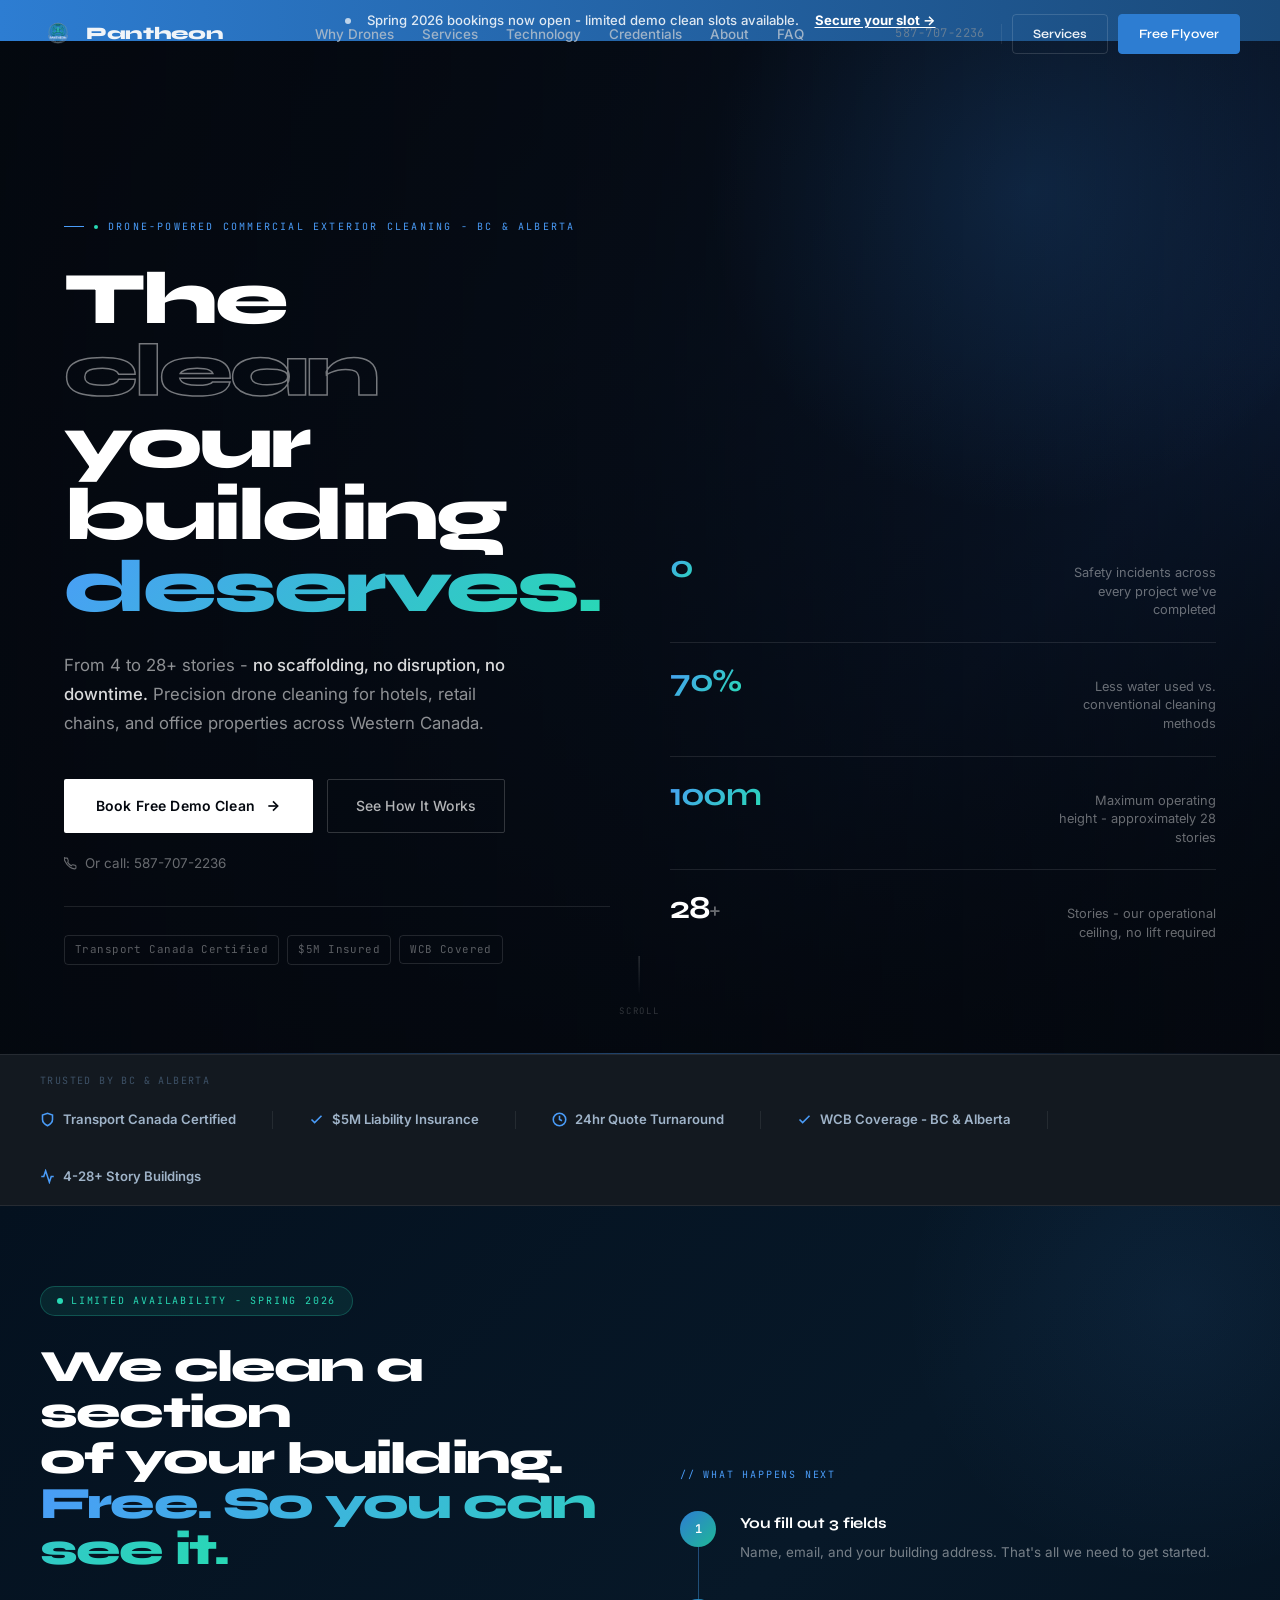
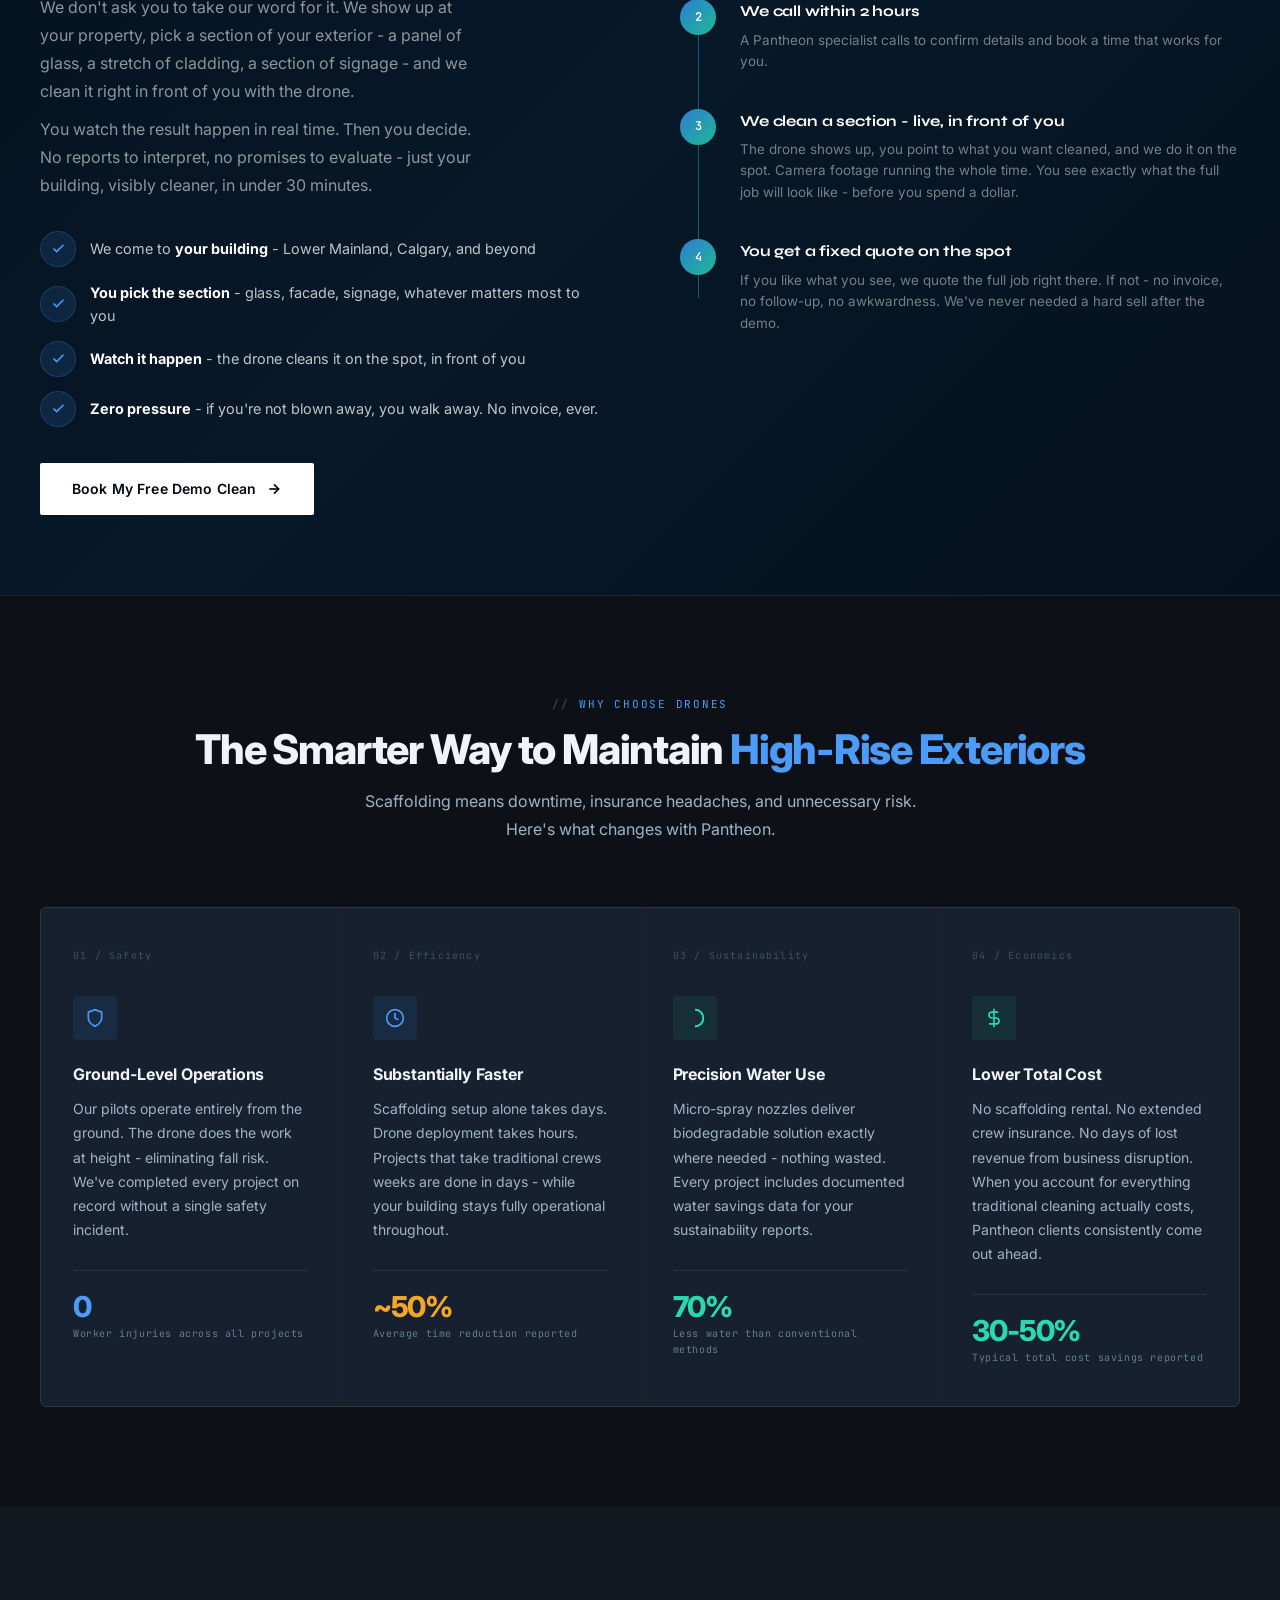
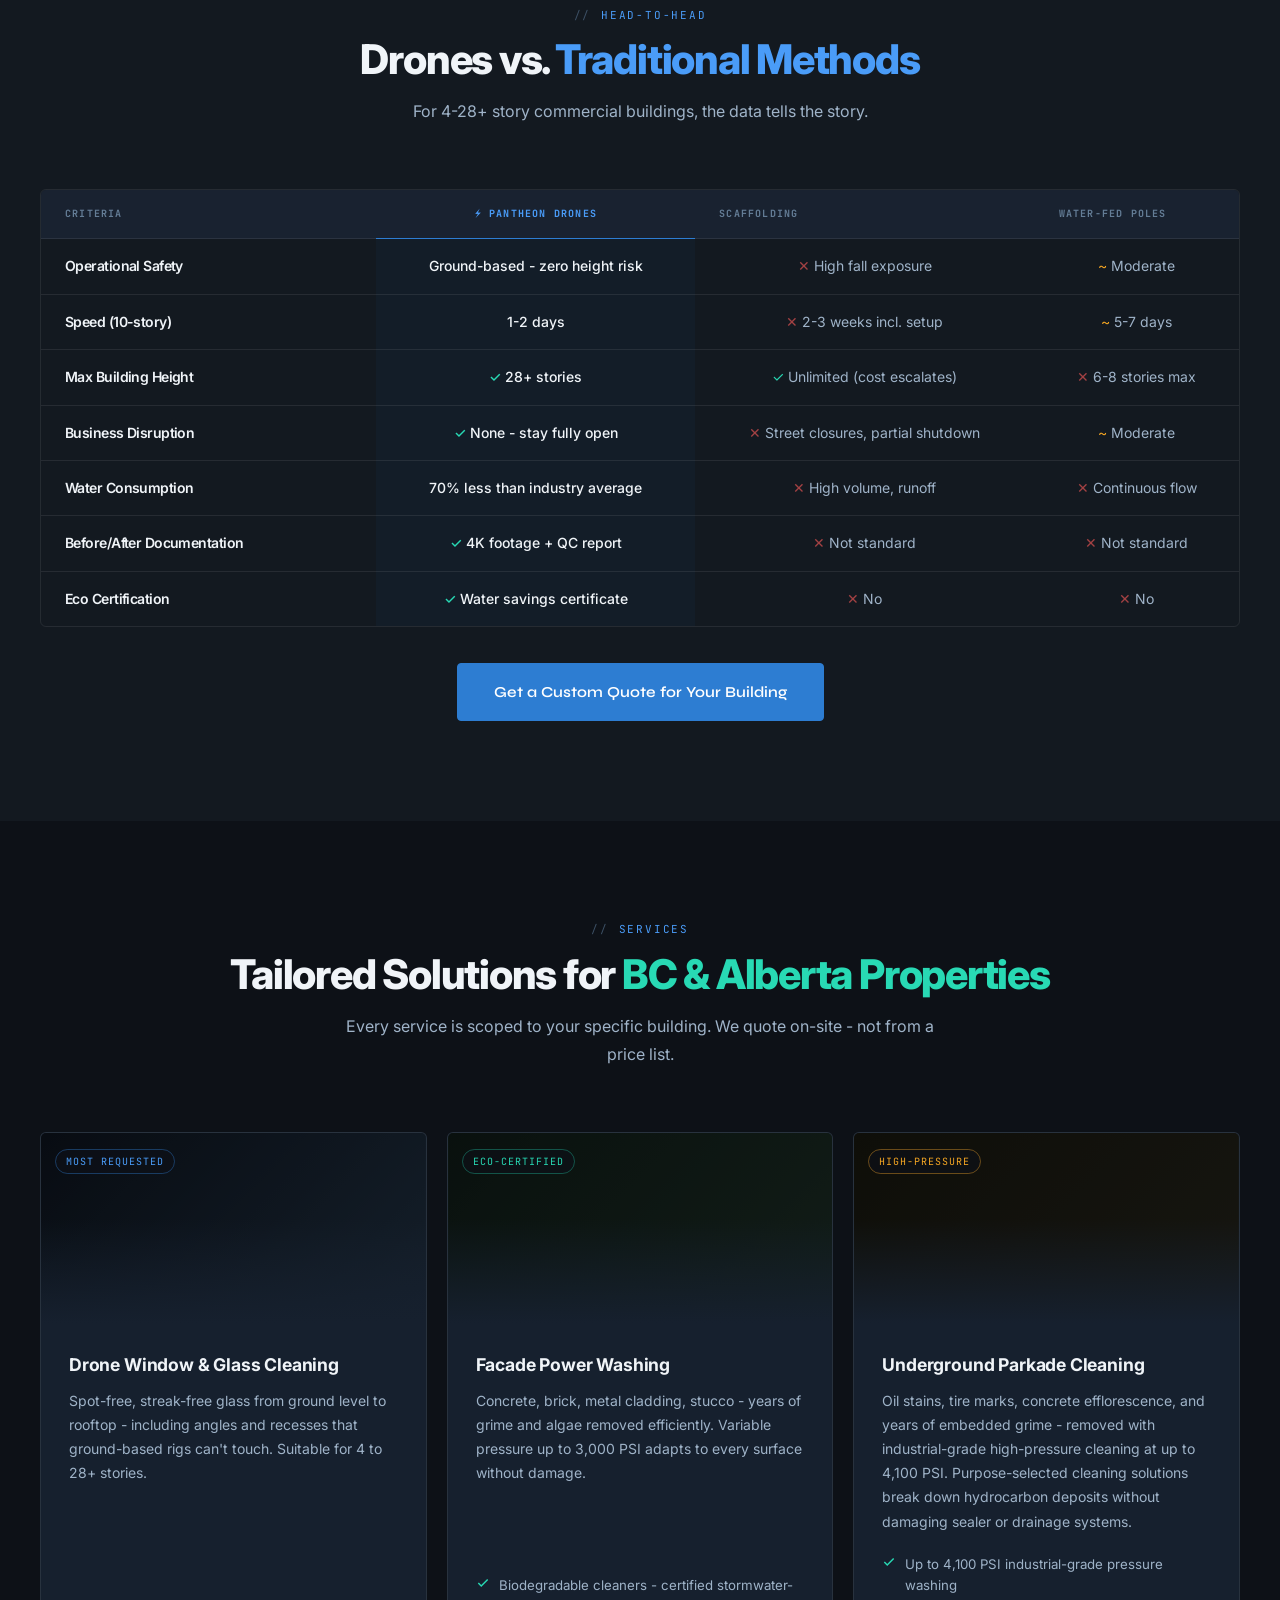
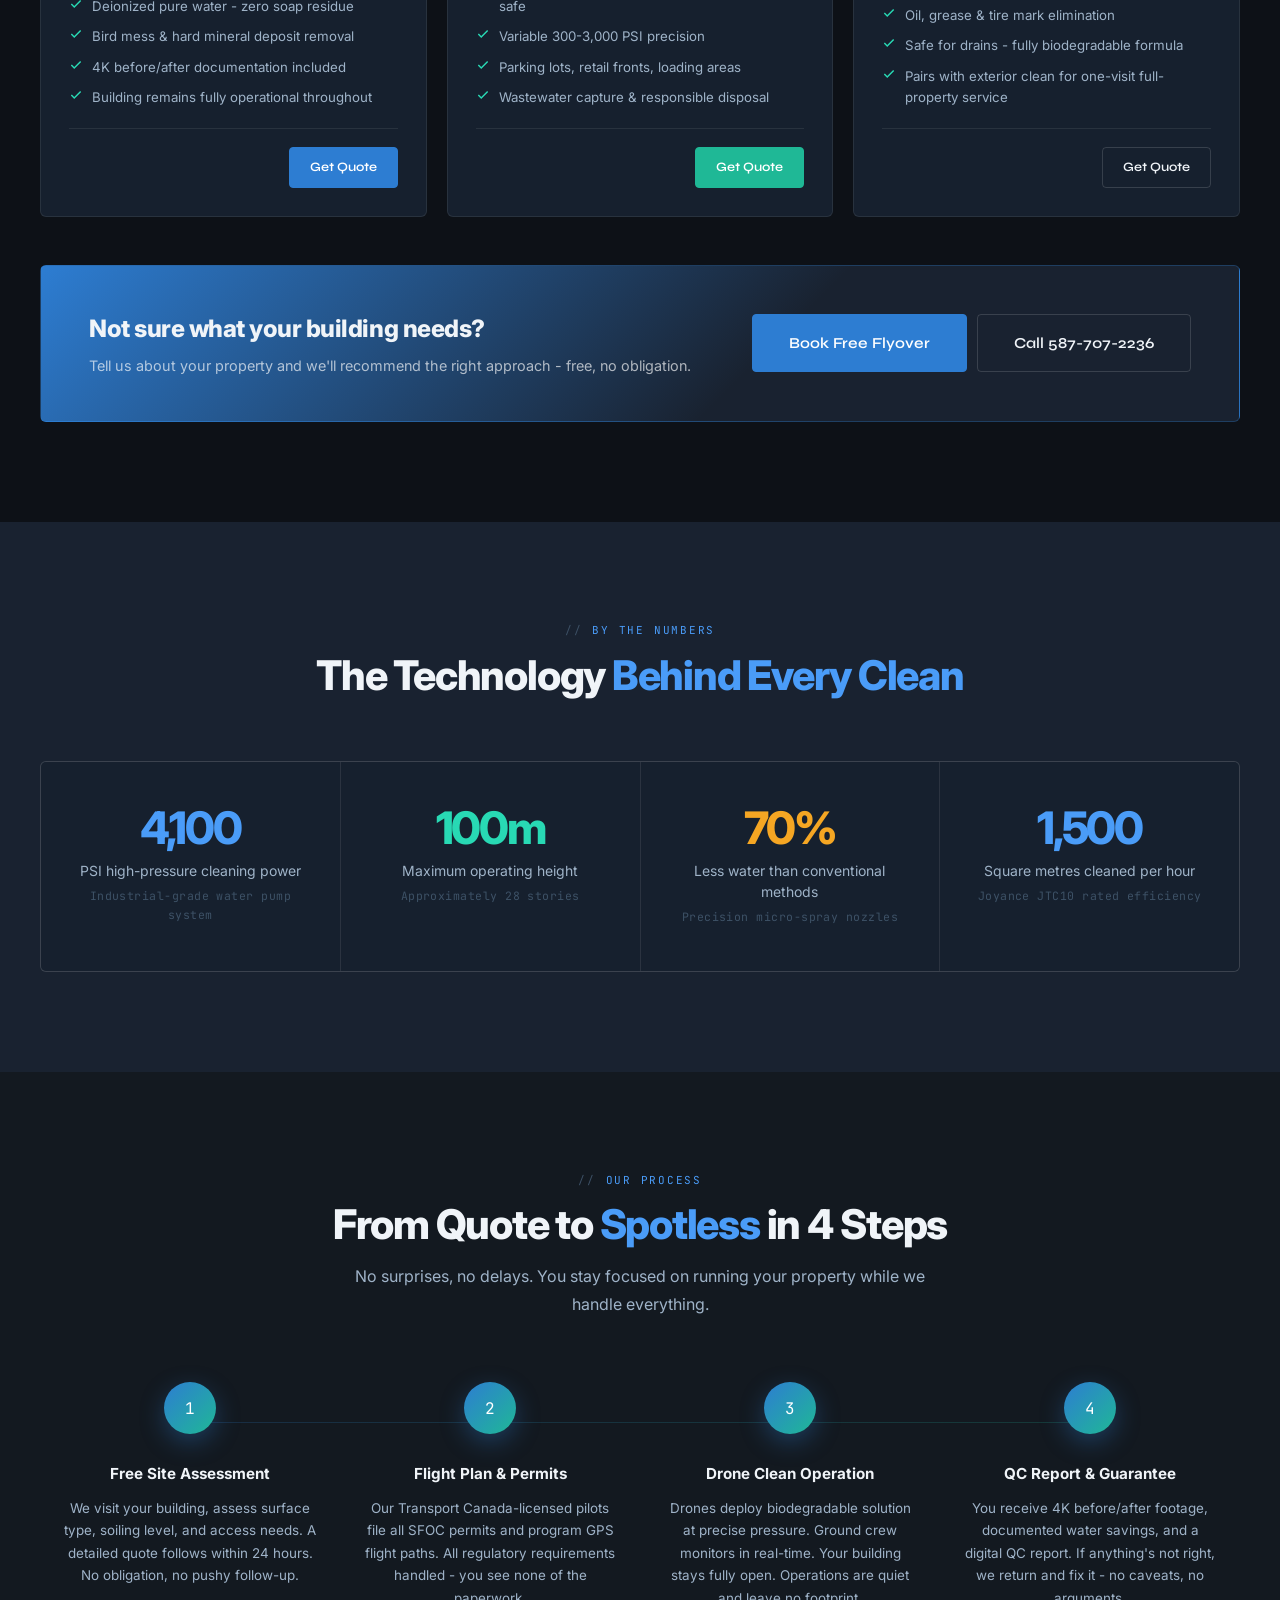
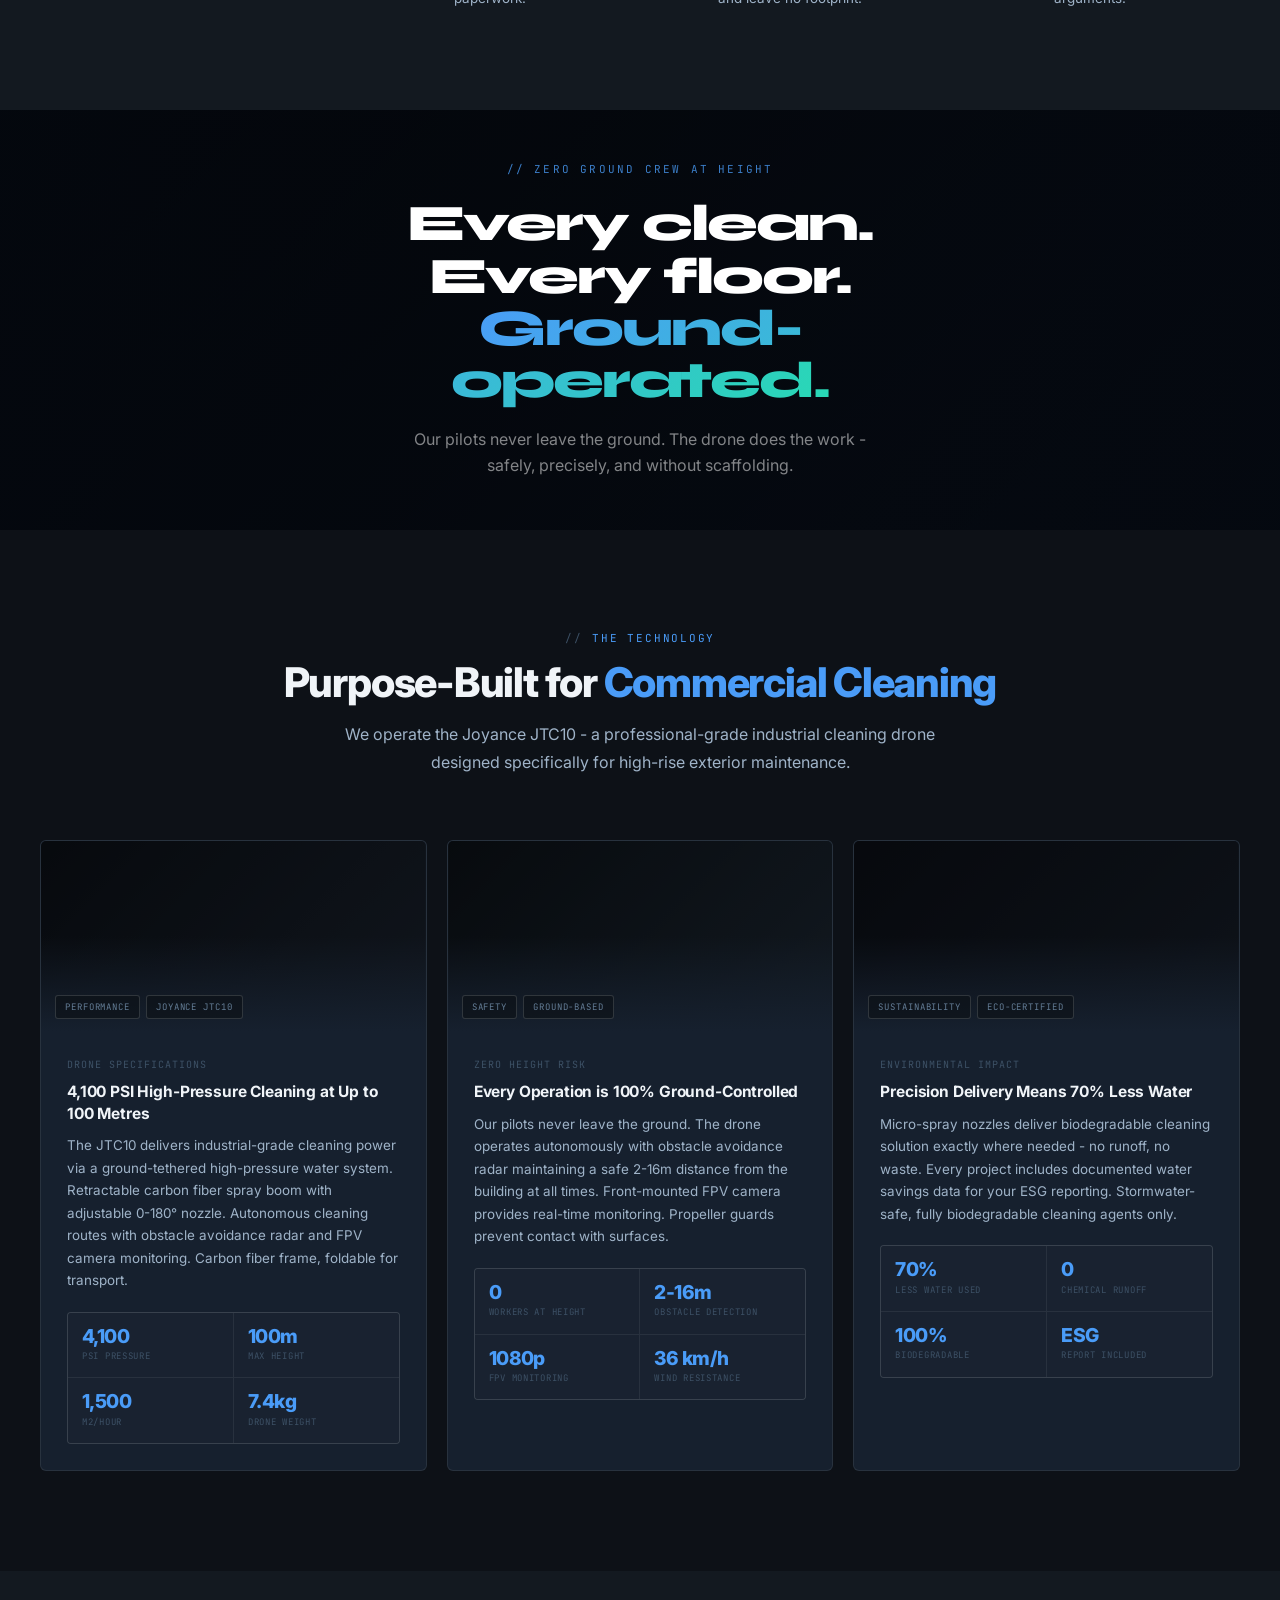
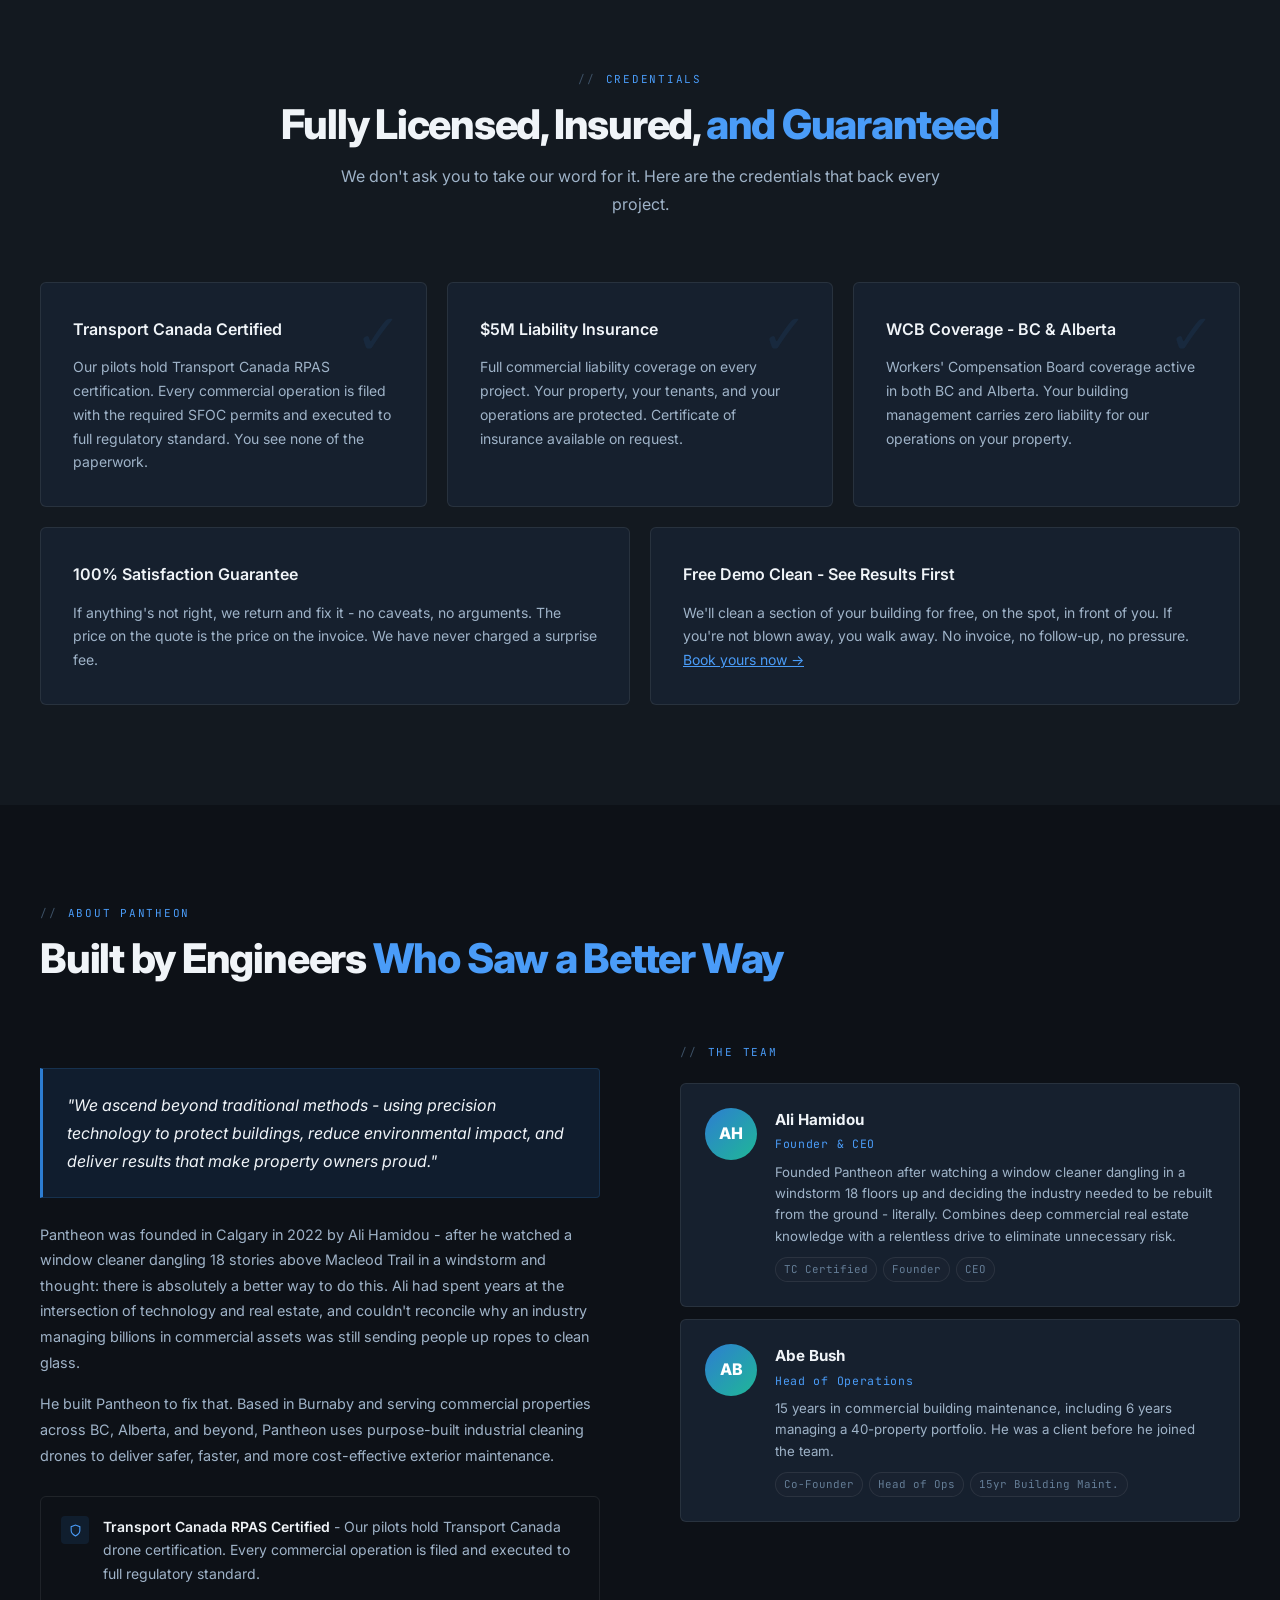
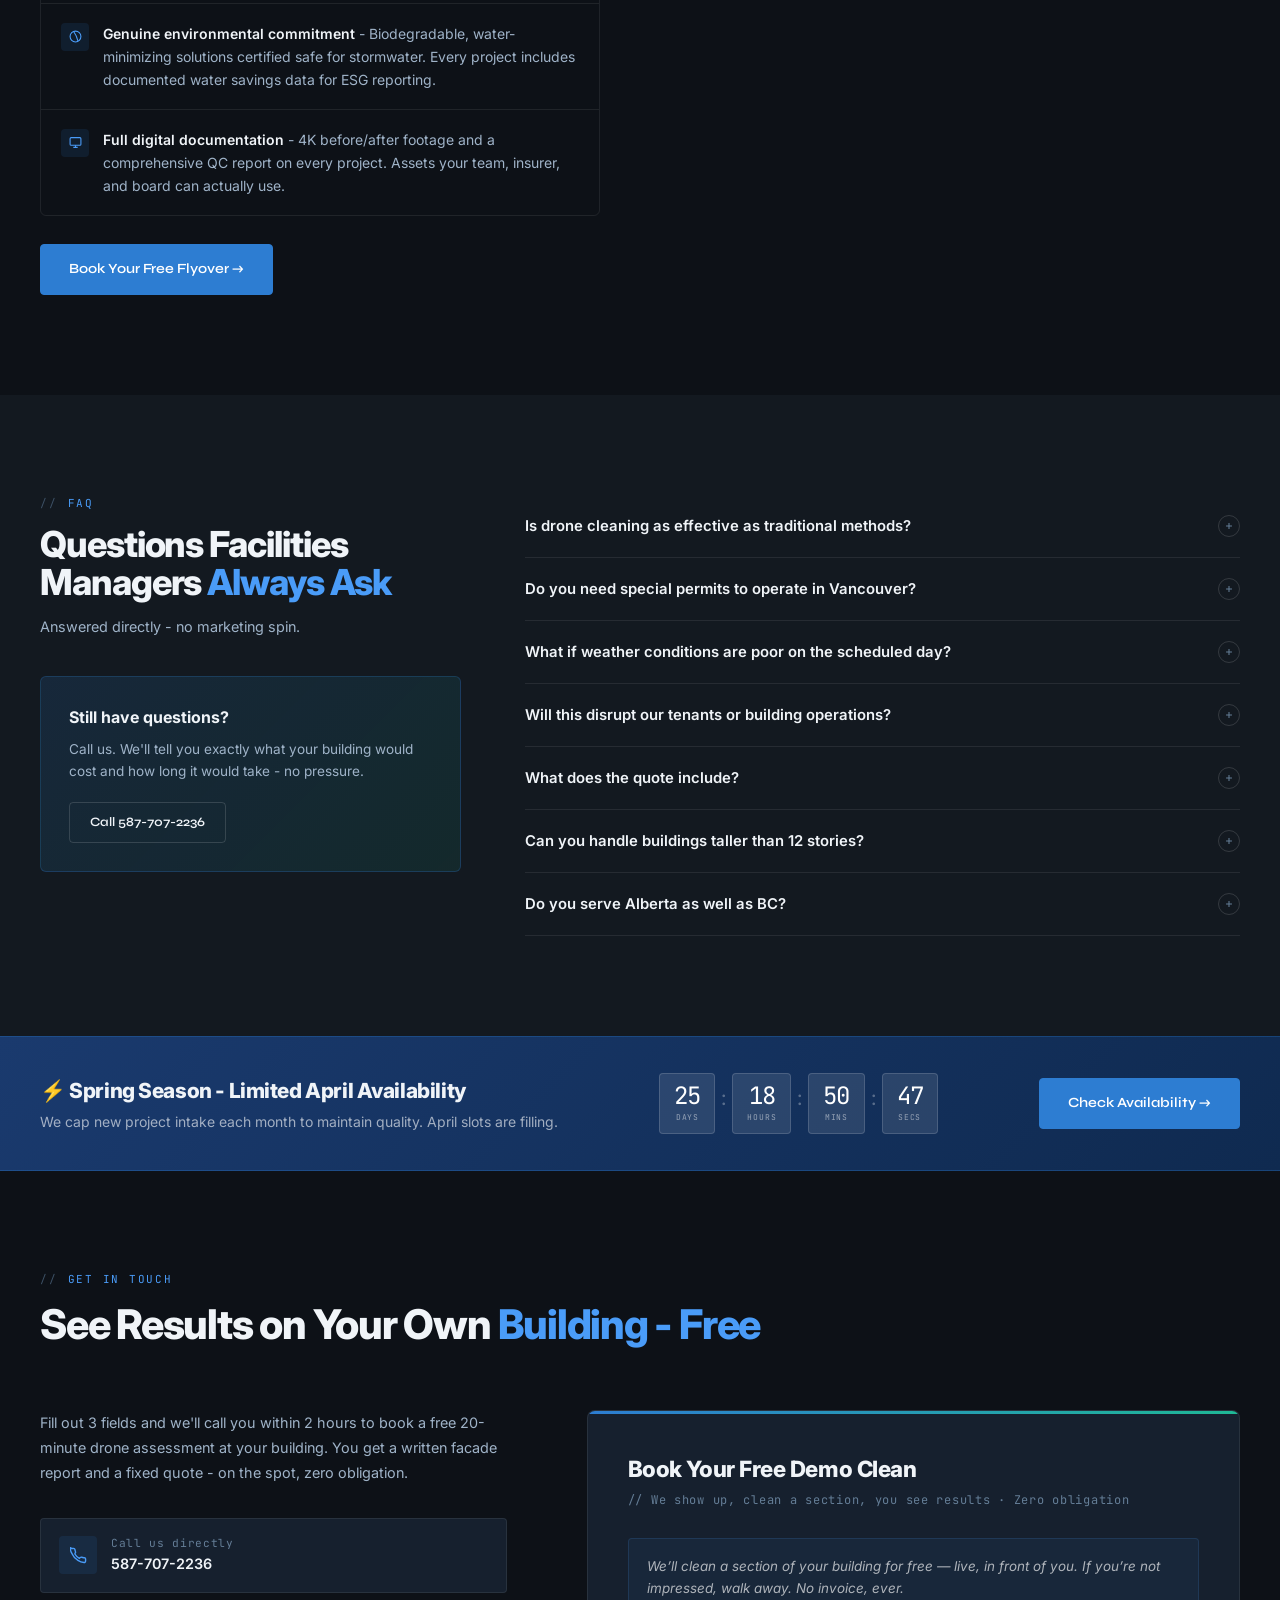
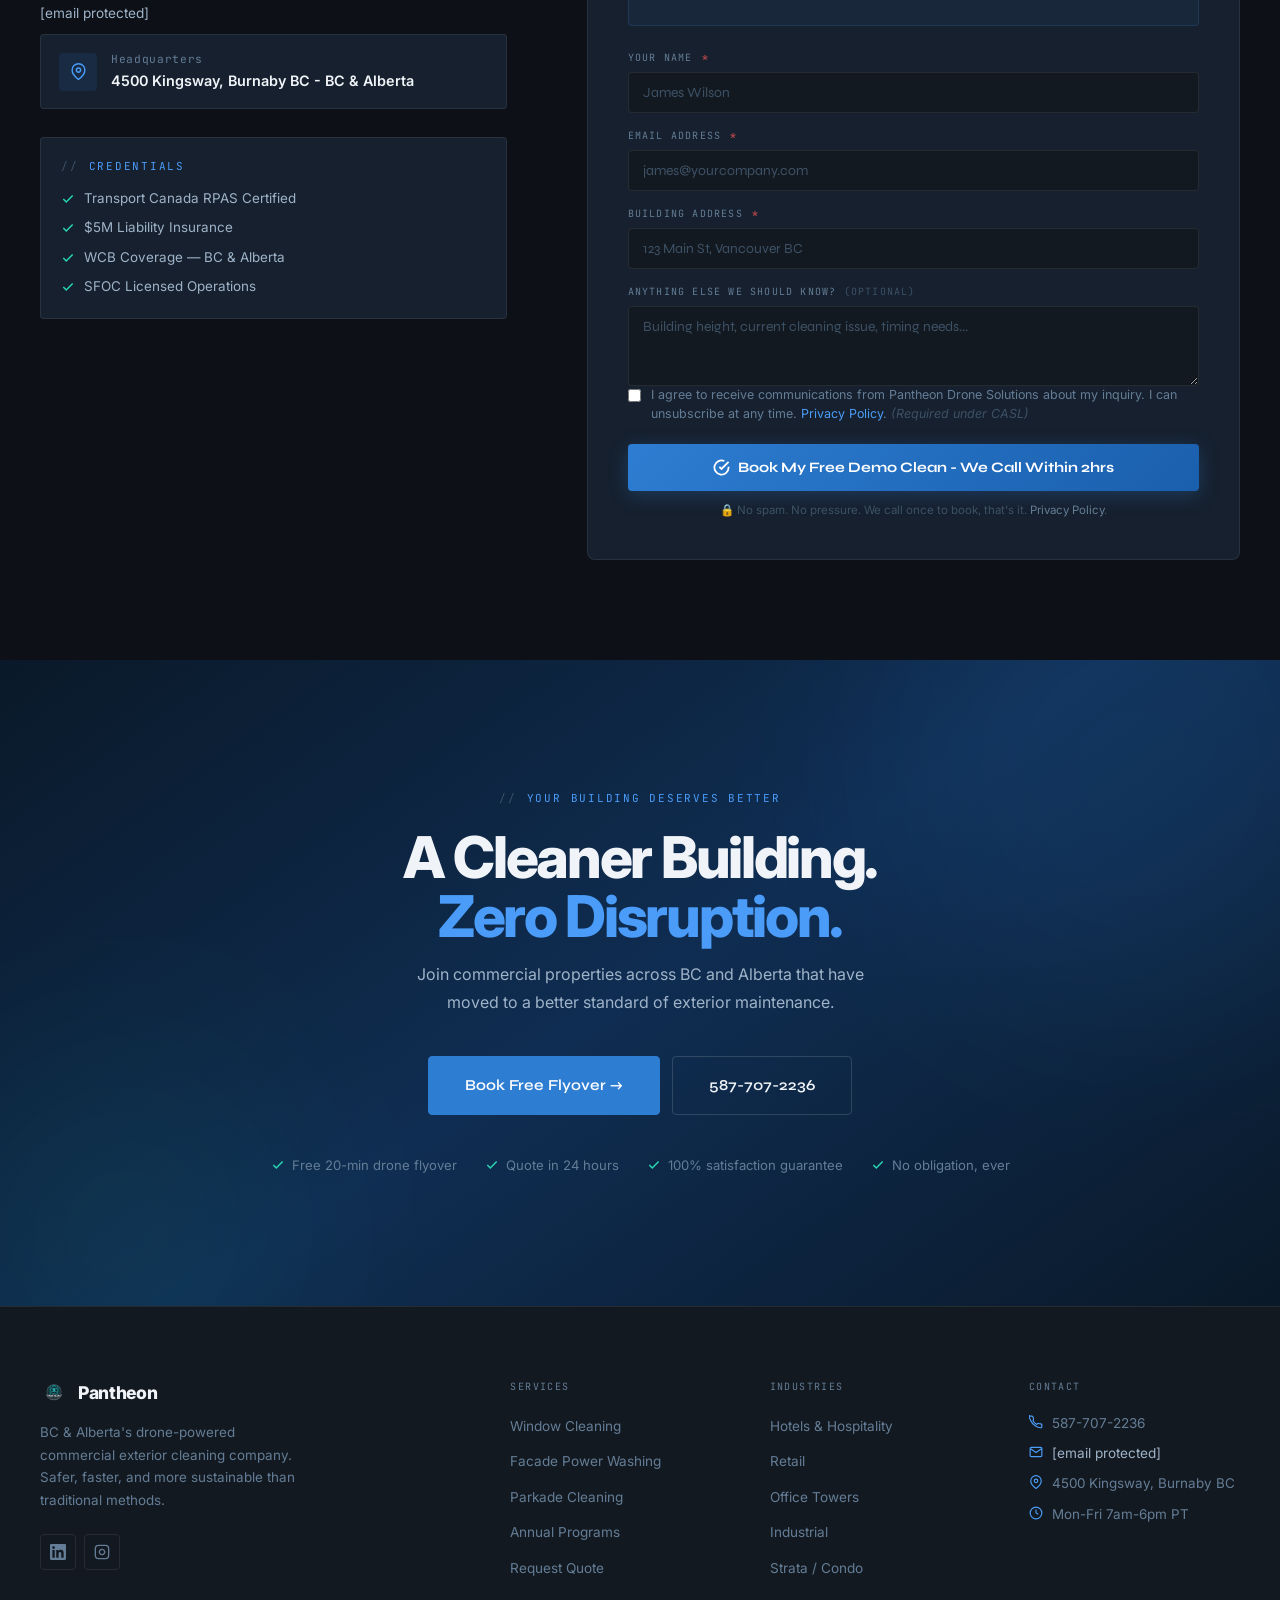
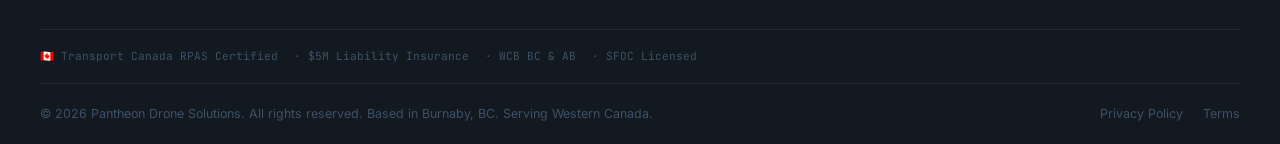
==== index.html @ 46379a84 "Add Pantheon Drone Solutions website files" ====
<!DOCTYPE html>

<html lang="en">
<head>
<meta charset="UTF-8"/>
<meta name="viewport" content="width=device-width, initial-scale=1.0"/>
<meta name="description" content="Pantheon Drone Solutions - Commercial drone-powered exterior cleaning across BC &amp; Alberta. Buildings 4-28+ stories. Free demo clean. Transport Canada certified, $5M insured, WCB covered."/>
<title>Pantheon Drone Solutions | Commercial Drone Exterior Cleaning BC &amp; Alberta</title>
<link rel="preconnect" href="https://fonts.googleapis.com"/>
<link rel="preconnect" href="https://fonts.gstatic.com" crossorigin/>
<link href="https://fonts.googleapis.com/css2?family=Syne:wght@400;500;600;700;800&family=Inter:wght@300;400;500;600&family=JetBrains+Mono:wght@300;400&display=swap" rel="stylesheet"/>
<style>
:root{
--bg:#0d1117;--bg2:#131920;--bg3:#192230;--bgc:#16202e;
--b1:rgba(255,255,255,0.08);--b2:rgba(255,255,255,0.14);--b3:rgba(255,255,255,0.22);
--t1:#f0f4f8;--t2:#9fb3c8;--t3:#647d96;--t4:#3d5166;
--blue:#2d7dd2;--bl:#4a9cf8;--bp:rgba(45,125,210,0.12);
--teal:#1fb896;--tl:#28d9b4;--tp:rgba(31,184,150,0.10);
--amber:#f5a623;--red:#e05252;
--fd:'Syne',sans-serif;--fb:'Inter',sans-serif;--fm:'JetBrains Mono',monospace;
--r:4px;--ease:cubic-bezier(.25,.46,.45,.94);
}
*,*::before,*::after{margin:0;padding:0;box-sizing:border-box}
html{scroll-behavior:smooth}
body{font-family:var(--fb);background:var(--bg);color:var(--t1);overflow-x:hidden;-webkit-font-smoothing:antialiased;line-height:1.6}
a{text-decoration:none;color:inherit}ul{list-style:none}
button{cursor:pointer;border:none;background:none;font-family:inherit}
.w{max-width:1280px;margin:0 auto;padding:0 40px}
.pad{padding:100px 0}

/* BUTTONS */
.btn{display:inline-flex;align-items:center;gap:8px;font-family:var(--fd);font-weight:600;font-size:.875rem;padding:13px 28px;border-radius:var(--r);transition:all .2s var(--ease);white-space:nowrap;cursor:pointer}
.bp{background:var(--blue);color:#fff;border:1px solid var(--blue)}
.bp:hover{background:var(--bl);border-color:var(--bl);transform:translateY(-1px)}
.bo{background:transparent;color:var(--t1);border:1px solid var(--b2)}
.bo:hover{border-color:var(--b3);background:rgba(255,255,255,.04);transform:translateY(-1px)}
.bt{background:var(--teal);color:#fff;border:1px solid var(--teal)}
.bt:hover{background:var(--tl);border-color:var(--tl);transform:translateY(-1px)}
.bsm{padding:9px 20px;font-size:.8rem}
.blg{padding:16px 36px;font-size:.95rem}

/* ANN */
#ann{background:linear-gradient(90deg,var(--blue),#1a4a7a);padding:10px 40px;display:flex;align-items:center;justify-content:center;gap:16px;flex-wrap:wrap}
.adot{width:6px;height:6px;background:#fff;border-radius:50%;opacity:.7;animation:pulse 2s infinite}
@keyframes pulse{0%,100%{opacity:.7}50%{opacity:.2}}
.atxt{font-size:.82rem;color:rgba(255,255,255,.85);font-weight:500}
.alink{font-size:.82rem;color:#fff;font-weight:700;text-decoration:underline;text-underline-offset:2px}

/* NAV */
#nav{position:fixed;top:0;left:0;right:0;z-index:1000;transition:all .3s var(--ease)}
#nav.sc{background:rgba(13,17,23,.96);backdrop-filter:blur(24px);border-bottom:1px solid var(--b1);box-shadow:0 4px 40px rgba(0,0,0,.4)}
.ni{max-width:1280px;margin:0 auto;padding:0 40px;height:68px;display:flex;align-items:center;justify-content:space-between}
.logo{display:flex;align-items:center;gap:10px;font-family:var(--fd);font-weight:800;font-size:1.1rem;letter-spacing:-.02em;color:var(--t1)}
.li{width:32px;height:32px;background:linear-gradient(135deg,var(--blue),var(--teal));border-radius:var(--r);display:flex;align-items:center;justify-content:center}
.li svg{width:16px;height:16px}
.nl{display:flex;align-items:center}
.na{font-size:.84rem;font-weight:500;color:var(--t2);padding:8px 14px;border-radius:var(--r);transition:all .15s}
.na:hover,.na.on{color:var(--t1);background:rgba(255,255,255,.05)}
.nr{display:flex;align-items:center;gap:10px}
.nph{font-family:var(--fm);font-size:.75rem;color:var(--t3);padding-right:16px;border-right:1px solid var(--b1);letter-spacing:.04em}
.hb{display:none;flex-direction:column;gap:5px;padding:5px}
.hb span{display:block;width:24px;height:1.5px;background:var(--t1);transition:all .3s;border-radius:2px}
.hb.op span:nth-child(1){transform:translateY(6.5px) rotate(45deg)}
.hb.op span:nth-child(2){opacity:0}
.hb.op span:nth-child(3){transform:translateY(-6.5px) rotate(-45deg)}
.mm{display:none;position:fixed;top:68px;left:0;right:0;bottom:0;background:var(--bg);z-index:999;padding:32px 24px;flex-direction:column;gap:4px;border-top:1px solid var(--b1);overflow-y:auto}
.mm.op{display:flex}
.mm .na{font-size:1.1rem;padding:16px 0;border-bottom:1px solid var(--b1);border-radius:0;display:block}

/* HERO */
#hero{min-height:100vh;display:flex;align-items:flex-end;padding-top:68px;position:relative;overflow:hidden;background:#04080f}
.hbg{position:absolute;inset:0;background:linear-gradient(135deg,#04080f 0%,#0a1628 40%,#0d1f3c 70%,#04080f 100%);opacity:1}
.hgr{position:absolute;inset:0;background:
linear-gradient(to right, rgba(4,8,15,0.92) 0%, rgba(4,8,15,0.70) 50%, rgba(4,8,15,0.3) 100%),
linear-gradient(to top, rgba(4,8,15,1) 0%, rgba(4,8,15,0.4) 40%, transparent 70%)}
.hgl{position:absolute;top:-200px;right:-100px;width:700px;height:700px;background:radial-gradient(ellipse,rgba(45,125,210,0.18) 0%,transparent 65%);pointer-events:none}
.hline{position:absolute;bottom:0;left:0;right:0;height:1px;background:linear-gradient(90deg,transparent,rgba(74,156,248,0.4),transparent)}

.hbody{position:relative;z-index:2;max-width:1280px;margin:0 auto;padding:100px 64px 90px;display:grid;grid-template-columns:1fr 1fr;gap:60px;align-items:flex-end;width:100%}

/* EYEBROW */
.lbl{display:inline-flex;align-items:center;gap:10px;font-family:var(--fm);font-size:10px;font-weight:400;letter-spacing:.22em;text-transform:uppercase;color:var(--bl);margin-bottom:28px;opacity:0;animation:fadeUp .7s var(--ease) .1s forwards}
.lbl::before{content:'';width:20px;height:1px;background:var(--bl);display:block}
.lbl-dot{width:4px;height:4px;border-radius:50%;background:var(--tl);animation:pulse 2s infinite}

/* HEADLINE */
.hh1{font-family:var(--fd);font-weight:800;font-size:clamp(3rem,5.8vw,5.8rem);line-height:.97;letter-spacing:-.04em;color:#fff;margin-bottom:0;opacity:0;animation:fadeUp .8s var(--ease) .2s forwards}
.hh1 em{font-style:normal;color:transparent;-webkit-text-stroke:1.5px rgba(255,255,255,0.45)}
.hh1 .acc{
background:linear-gradient(135deg,#4a9cf8 0%,#28d9b4 100%);
-webkit-background-clip:text;-webkit-text-fill-color:transparent;background-clip:text}

/* SUBHEAD */
.hsub{font-family:var(--fb);font-size:1.05rem;line-height:1.75;color:rgba(255,255,255,0.55);max-width:460px;margin:28px 0 40px;font-weight:400;opacity:0;animation:fadeUp .8s var(--ease) .35s forwards}
.hsub strong{color:rgba(255,255,255,0.85);font-weight:500}

/* CTAs */
.hctas{display:flex;gap:14px;flex-wrap:wrap;opacity:0;animation:fadeUp .7s var(--ease) .5s forwards}
.btn-hero-primary{
display:inline-flex;align-items:center;gap:10px;
background:#fff;color:#04080f;
font-family:var(--fb);font-weight:600;font-size:.875rem;letter-spacing:.01em;
padding:15px 32px;border-radius:2px;border:none;cursor:pointer;
transition:all .25s var(--ease);white-space:nowrap}
.btn-hero-primary:hover{background:var(--bl);color:#fff;transform:translateY(-2px);box-shadow:0 12px 40px rgba(74,156,248,0.35)}
.btn-hero-primary svg{transition:transform .25s}
.btn-hero-primary:hover svg{transform:translateX(3px)}
.btn-hero-ghost{
display:inline-flex;align-items:center;gap:10px;
background:transparent;color:rgba(255,255,255,0.7);
font-family:var(--fb);font-weight:500;font-size:.875rem;letter-spacing:.01em;
padding:15px 28px;border-radius:2px;border:1px solid rgba(255,255,255,0.18);
cursor:pointer;transition:all .25s var(--ease);white-space:nowrap}
.btn-hero-ghost:hover{border-color:rgba(255,255,255,0.45);color:#fff;background:rgba(255,255,255,0.05)}

/* RIGHT SIDE - vertical stat strip */
.hright-stats{display:flex;flex-direction:column;justify-content:flex-end;gap:0;align-self:flex-end;opacity:0;animation:fadeUp .8s var(--ease) .55s forwards}
.hstat{padding:22px 0;border-top:1px solid rgba(255,255,255,0.1);display:flex;align-items:baseline;justify-content:space-between;gap:16px}
.hstat:first-child{border-top:none}
.hstat-val{font-family:var(--fd);font-weight:700;font-size:clamp(1.8rem,2.5vw,2.6rem);letter-spacing:-.04em;color:#fff;line-height:1;white-space:nowrap}
.hstat-val .hstat-acc{
background:linear-gradient(135deg,#4a9cf8,#28d9b4);
-webkit-background-clip:text;-webkit-text-fill-color:transparent;background-clip:text}
.hstat-desc{font-family:var(--fb);font-size:.8rem;color:rgba(255,255,255,0.4);line-height:1.45;text-align:right;max-width:160px}

/* Scroll indicator */
.hscroll{position:absolute;bottom:36px;left:50%;transform:translateX(-50%);display:flex;flex-direction:column;align-items:center;gap:8px;opacity:0;animation:fadeIn 1s ease 1.2s forwards}
.hscroll-line{width:1px;height:40px;background:linear-gradient(to bottom,rgba(255,255,255,0.4),transparent);animation:scrollPulse 2s ease-in-out infinite}
@keyframes scrollPulse{0%,100%{opacity:0.4;transform:scaleY(1)}50%{opacity:1;transform:scaleY(1.2)}}
.hscroll-txt{font-family:var(--fm);font-size:9px;letter-spacing:.2em;text-transform:uppercase;color:rgba(255,255,255,0.3)}

/* Animations */
@keyframes fadeUp{from{opacity:0;transform:translateY(24px)}to{opacity:1;transform:translateY(0)}}
@keyframes fadeIn{from{opacity:0}to{opacity:0.6}}

/* HERO PANEL */
.hpanel{background:var(--bgc);border:1px solid var(--b1);border-radius:8px;overflow:hidden;box-shadow:0 32px 80px rgba(0,0,0,.5),0 0 0 1px rgba(45,125,210,.1)}
.pnh{background:var(--bg3);border-bottom:1px solid var(--b1);padding:14px 20px;display:flex;align-items:center;justify-content:space-between}
.pnt{font-family:var(--fm);font-size:11px;color:var(--t3);letter-spacing:.1em;text-transform:uppercase}
.pnl{display:flex;align-items:center;gap:6px;font-family:var(--fm);font-size:10px;color:var(--tl)}
.ldot{width:5px;height:5px;background:var(--tl);border-radius:50%;animation:pulse 1.5s infinite}
.pdi{height:180px;background:linear-gradient(135deg,#0a1628,#162d4a) center/cover;filter:brightness(.6) saturate(.7);position:relative}
.pdo{position:absolute;inset:0;background:linear-gradient(to bottom,transparent 50%,var(--bgc) 100%)}
.pm{padding:20px;display:grid;grid-template-columns:1fr 1fr;gap:1px;background:var(--b1)}
.pmc{background:var(--bgc);padding:16px 18px}
.pml{font-family:var(--fm);font-size:10px;color:var(--t3);letter-spacing:.08em;text-transform:uppercase;margin-bottom:4px}
.pmv{font-family:var(--fm);font-size:1.3rem;color:var(--t1);letter-spacing:-.02em;line-height:1}
.pmv.bl{color:var(--bl)}.pmv.tl{color:var(--tl)}.pmv.am{color:var(--amber)}
.pb{padding:20px;border-top:1px solid var(--b1)}
.pbi{margin-bottom:14px}.pbi:last-child{margin-bottom:0}
.pbh{display:flex;justify-content:space-between;margin-bottom:6px}
.pbl{font-family:var(--fm);font-size:10px;color:var(--t3);letter-spacing:.06em}
.pbv{font-family:var(--fm);font-size:10px;color:var(--bl)}
.pbt{height:3px;background:rgba(255,255,255,.06);border-radius:2px;overflow:hidden}
.pbf{height:100%;border-radius:2px;animation:fillBar 1.2s var(--ease) .8s both;transform-origin:left}
@keyframes fillBar{from{transform:scaleX(0)}to{transform:scaleX(1)}}
.pbf.bl{background:linear-gradient(90deg,var(--blue),var(--bl))}
.pbf.tl{background:linear-gradient(90deg,var(--teal),var(--tl))}
.fc{position:absolute;background:var(--bg2);border:1px solid var(--b2);border-radius:6px;padding:12px 16px;box-shadow:0 16px 40px rgba(0,0,0,.4);animation:floatA 5s ease-in-out infinite;z-index:10;min-width:130px}
.fc1{bottom:-18px;left:-40px;animation-delay:0s}
.fc2{top:-14px;right:-36px;animation-delay:2.5s}
@keyframes floatA{0%,100%{transform:translateY(0)}50%{transform:translateY(-8px)}}
.fci{font-size:1.1rem;margin-bottom:3px}
.fcl{font-family:var(--fm);font-size:9px;color:var(--t3);letter-spacing:.08em;text-transform:uppercase}
.fcv{font-weight:800;font-size:1rem;color:var(--t1);margin-top:2px}

/* TRUST BAR */
#trust{background:var(--bg2);border-top:1px solid var(--b1);border-bottom:1px solid var(--b1);padding:18px 0}
.ti{max-width:1280px;margin:0 auto;padding:0 40px;display:flex;align-items:center;justify-content:space-between;gap:20px;flex-wrap:wrap}
.tlbl{font-family:var(--fm);font-size:10px;color:var(--t4);letter-spacing:.14em;text-transform:uppercase}
.tis{display:flex;gap:36px;align-items:center;flex-wrap:wrap}
.titem{display:flex;align-items:center;gap:8px;font-size:.82rem;font-weight:600;color:var(--t2)}
.titem svg{color:var(--bl);flex-shrink:0}
.tdiv{width:1px;height:18px;background:var(--b1)}

/* SECTION HEADERS */
.sh{margin-bottom:64px}
.sh.ct{text-align:center}
.sh.ct .sl{justify-content:center}
.sl{display:flex;align-items:center;gap:10px;font-family:var(--fm);font-size:11px;color:var(--bl);letter-spacing:.16em;text-transform:uppercase;margin-bottom:14px}
.sl::before{content:'//';color:var(--t4)}
.sht{font-weight:800;font-size:clamp(1.9rem,3.2vw,3rem);letter-spacing:-.03em;line-height:1.05;color:var(--t1)}
.sht .ac{color:var(--bl)}.sht .at{color:var(--tl)}
.shs{font-size:1rem;line-height:1.75;color:var(--t2);margin-top:16px;max-width:600px}
.sh.ct .shs{margin-left:auto;margin-right:auto}

/* WHY CARDS */
#why{background:var(--bg)}
.wg{display:grid;grid-template-columns:repeat(4,1fr);gap:1px;background:var(--b1);border:1px solid var(--b1);border-radius:6px;overflow:hidden}
.wc{background:var(--bgc);padding:40px 32px;transition:background .2s;position:relative}
.wc:hover{background:var(--bg3)}
.wc::after{content:'';position:absolute;bottom:0;left:0;right:0;height:2px;background:linear-gradient(90deg,var(--blue),var(--teal));transform:scaleX(0);transform-origin:left;transition:transform .35s var(--ease)}
.wc:hover::after{transform:scaleX(1)}
.wn{font-family:var(--fm);font-size:10px;color:var(--t4);letter-spacing:.12em;margin-bottom:32px}
.wi{width:44px;height:44px;border-radius:var(--r);background:var(--bp);display:flex;align-items:center;justify-content:center;margin-bottom:22px}
.wi svg{width:20px;height:20px;color:var(--bl)}
.wi.tl{background:var(--tp)}.wi.tl svg{color:var(--tl)}
.wt{font-weight:700;font-size:1rem;color:var(--t1);margin-bottom:10px;letter-spacing:-.01em}
.wd{font-size:.875rem;line-height:1.72;color:var(--t2)}
.wm{margin-top:28px;padding-top:22px;border-top:1px solid var(--b1)}
.wmv{font-weight:800;font-size:1.8rem;letter-spacing:-.04em;line-height:1;color:var(--bl)}
.wmv.tl{color:var(--tl)}.wmv.am{color:var(--amber)}
.wml{font-family:var(--fm);font-size:10px;color:var(--t3);letter-spacing:.06em;margin-top:4px}

/* COMPARE TABLE */
#compare{background:var(--bg2)}
.to{overflow-x:auto;border:1px solid var(--b1);border-radius:6px}
.ct2{width:100%;border-collapse:collapse;min-width:640px}
.ct2 th{font-family:var(--fm);font-size:10px;letter-spacing:.12em;text-transform:uppercase;padding:16px 24px;text-align:left;color:var(--t3);background:var(--bg3);border-bottom:1px solid var(--b1)}
.ct2 th.pc{color:var(--bl);border-bottom-color:var(--blue);text-align:center}
.ct2 td{padding:16px 24px;border-bottom:1px solid var(--b1);font-size:.875rem;color:var(--t2)}
.ct2 td.ft{color:var(--t1);font-weight:600}
.ct2 td.pc{text-align:center;color:var(--t1);background:rgba(45,125,210,.04);font-weight:500}
.ct2 td:nth-child(3),.ct2 td:nth-child(4){text-align:center}
.ct2 tr:last-child td{border-bottom:none}
.ct2 tr:hover td{background:rgba(255,255,255,.015)}
.ck{color:var(--tl)}.cx{color:var(--red);opacity:.7}.cq{color:var(--amber)}

/* SERVICES */
#services{background:var(--bg)}
.sg{display:grid;grid-template-columns:repeat(3,1fr);gap:20px}
.sc2{background:var(--bgc);border:1px solid var(--b1);border-radius:6px;overflow:hidden;transition:all .3s var(--ease);display:flex;flex-direction:column}
.sc2:hover{border-color:var(--b2);transform:translateY(-4px);box-shadow:0 20px 50px rgba(0,0,0,.4)}
.si{height:190px;overflow:hidden;position:relative}
.si-inner{width:100%;height:100%;background-size:cover;background-position:center;filter:saturate(.6) brightness(.55);transition:all .6s}
.sc2:hover .si-inner{filter:saturate(.8) brightness(.65);transform:scale(1.04)}
.sio{position:absolute;inset:0;background:linear-gradient(to top,var(--bgc) 0%,transparent 55%)}
.stw{position:absolute;top:14px;left:14px}
.stg{font-family:var(--fm);font-size:10px;letter-spacing:.1em;text-transform:uppercase;padding:5px 10px;border-radius:100px;background:rgba(13,17,23,.7);color:var(--t2);border:1px solid var(--b2)}
.stg.bl{color:var(--bl);border-color:rgba(45,125,210,.4)}
.stg.tl{color:var(--tl);border-color:rgba(31,184,150,.4)}
.stg.am{color:var(--amber);border-color:rgba(245,166,35,.4)}
.sb{padding:28px;flex:1;display:flex;flex-direction:column}
.st{font-weight:700;font-size:1.1rem;color:var(--t1);margin-bottom:10px;letter-spacing:-.01em}
.sd{font-size:.875rem;line-height:1.72;color:var(--t2);flex:1}
.sfeats{margin:20px 0;display:flex;flex-direction:column;gap:9px}
.sfeat{display:flex;align-items:flex-start;gap:9px;font-size:.83rem;color:var(--t2)}
.sfeat svg{color:var(--tl);flex-shrink:0;margin-top:1px}
.sf{display:flex;align-items:center;justify-content:flex-end;padding-top:18px;border-top:1px solid var(--b1);margin-top:auto}
.cta-band{margin-top:48px;background:linear-gradient(135deg,var(--blue) 0%,var(--bg3) 60%);border:1px solid rgba(45,125,210,.3);border-radius:6px;padding:44px 48px;display:flex;align-items:center;justify-content:space-between;gap:28px;flex-wrap:wrap}
.cta-t{font-weight:800;font-size:1.5rem;color:var(--t1);letter-spacing:-.02em;margin-bottom:6px}
.cta-s{font-size:.9rem;color:rgba(255,255,255,.65)}
.cta-btns{display:flex;gap:10px;flex-wrap:wrap}

/* STATS */
#stats{background:var(--bg3)}
.stgrid{display:grid;grid-template-columns:repeat(4,1fr);gap:1px;background:var(--b1);border:1px solid var(--b1);border-radius:6px;overflow:hidden}
.stc{background:var(--bgc);padding:44px 36px;text-align:center;transition:background .2s}
.stc:hover{background:var(--bg3)}
.stv{font-weight:800;font-size:clamp(2.2rem,3.5vw,3.2rem);letter-spacing:-.05em;line-height:1;color:var(--bl);margin-bottom:10px}
.stv.tl{color:var(--tl)}.stv.am{color:var(--amber)}
.std{font-size:.875rem;color:var(--t2);line-height:1.5}
.stn{font-family:var(--fm);font-size:.72rem;color:var(--t4);margin-top:6px;letter-spacing:.04em}

/* PROCESS */
#process{background:var(--bg2)}
.psteps{display:grid;grid-template-columns:repeat(4,1fr);gap:0;position:relative}
.psteps::after{content:'';position:absolute;top:40px;left:12.5%;right:12.5%;height:1px;background:linear-gradient(90deg,var(--blue),var(--teal));opacity:.2;z-index:0}
.pst{padding:0 24px;text-align:center;position:relative;z-index:1}
.pstc{width:52px;height:52px;border-radius:50%;margin:0 auto 28px;background:linear-gradient(135deg,var(--blue),var(--teal));display:flex;align-items:center;justify-content:center;font-family:var(--fm);font-size:1rem;color:#fff;transition:all .3s;box-shadow:0 8px 24px rgba(45,125,210,.35)}
.pst:hover .pstc{transform:scale(1.08);box-shadow:0 12px 32px rgba(45,125,210,.5)}
.pstt{font-weight:700;font-size:.95rem;color:var(--t1);margin-bottom:10px}
.pstd{font-size:.84rem;line-height:1.68;color:var(--t2)}

/* CASES */
#cases{background:var(--bg)}
.casg{display:grid;grid-template-columns:repeat(3,1fr);gap:20px}
.casc{background:var(--bgc);border:1px solid var(--b1);border-radius:6px;overflow:hidden;transition:all .3s var(--ease)}
.casc:hover{border-color:var(--b2);transform:translateY(-4px);box-shadow:0 20px 50px rgba(0,0,0,.35)}
.casig{height:190px;overflow:hidden;position:relative}
.casii{width:100%;height:100%;background-size:cover;background-position:center;filter:saturate(.5) brightness(.45);transition:all .5s}
.casc:hover .casii{filter:saturate(.7) brightness(.55);transform:scale(1.04)}
.casio{position:absolute;inset:0;background:linear-gradient(to top,var(--bgc) 0%,transparent 50%)}
.castags{position:absolute;bottom:12px;left:14px;display:flex;gap:6px}
.castag{font-family:var(--fm);font-size:9px;letter-spacing:.1em;text-transform:uppercase;padding:4px 9px;border:1px solid var(--b2);color:var(--t3);background:rgba(13,17,23,.6);border-radius:3px}
.casb{padding:26px}
.cascl{font-family:var(--fm);font-size:10px;color:var(--t4);letter-spacing:.1em;text-transform:uppercase;margin-bottom:8px}
.castt{font-weight:700;font-size:.97rem;color:var(--t1);margin-bottom:10px;line-height:1.38;letter-spacing:-.01em}
.casex{font-size:.84rem;color:var(--t2);line-height:1.68;margin-bottom:20px}
.casres{display:grid;grid-template-columns:1fr 1fr;gap:1px;background:var(--b1);border:1px solid var(--b1);border-radius:4px;overflow:hidden}
.casr{background:var(--bg3);padding:14px}
.casrv{font-weight:800;font-size:1.2rem;color:var(--bl);letter-spacing:-.03em;line-height:1}
.casrl{font-family:var(--fm);font-size:9px;color:var(--t4);letter-spacing:.08em;text-transform:uppercase;margin-top:3px}
.ph{display:flex;justify-content:space-between;align-items:flex-end;margin-bottom:48px;flex-wrap:wrap;gap:20px}
.fr{display:flex;gap:6px;flex-wrap:wrap}
.fb{font-family:var(--fm);font-size:10px;letter-spacing:.1em;text-transform:uppercase;padding:8px 16px;border-radius:100px;background:var(--bg3);color:var(--t3);border:1px solid var(--b1);cursor:pointer;transition:all .2s}
.fb:hover,.fb.on{background:var(--blue);color:#fff;border-color:var(--blue)}

/* REVIEWS */
#reviews{background:var(--bg2)}
.rg{display:grid;grid-template-columns:repeat(3,1fr);gap:20px}
.rex{display:grid;grid-template-columns:1fr 1fr;gap:20px;margin-top:20px}
.rc{background:var(--bgc);border:1px solid var(--b1);border-radius:6px;padding:32px;transition:all .25s;position:relative}
.rc:hover{border-color:var(--b2);box-shadow:0 12px 32px rgba(0,0,0,.25)}
.rq{position:absolute;top:24px;right:24px;font-size:3.5rem;line-height:1;font-family:Georgia,serif;color:rgba(45,125,210,.1);pointer-events:none}
.rs{color:var(--amber);font-size:13px;letter-spacing:1px;margin-bottom:16px}
.rt{font-size:.9rem;line-height:1.78;color:var(--t2);font-style:italic;margin-bottom:24px}
.ra{display:flex;align-items:center;gap:12px}
.rav{width:40px;height:40px;border-radius:50%;background:linear-gradient(135deg,var(--blue),var(--teal));display:flex;align-items:center;justify-content:center;font-weight:700;font-size:.85rem;color:#fff;flex-shrink:0}
.rn{font-weight:700;font-size:.875rem;color:var(--t1)}
.rr{font-size:.77rem;color:var(--t3);margin-top:2px}
.rco{font-family:var(--fm);font-size:.7rem;color:var(--bl);margin-top:2px;letter-spacing:.03em}

/* ABOUT */
#about{background:var(--bg)}
.ag{display:grid;grid-template-columns:1fr 1fr;gap:80px;align-items:start}
.avis{background:var(--bp);border:1px solid rgba(45,125,210,.2);border-left:3px solid var(--blue);border-radius:0 var(--r) var(--r) 0;padding:22px 24px;margin:24px 0}
.avis p{font-size:1rem;line-height:1.75;color:var(--t1);font-style:italic}
.ab{font-size:.9rem;line-height:1.78;color:var(--t2);margin-bottom:16px}
.apts{margin:28px 0;display:flex;flex-direction:column;border:1px solid var(--b1);border-radius:6px;overflow:hidden}
.apt{display:flex;gap:14px;align-items:flex-start;padding:18px 20px;border-bottom:1px solid var(--b1)}
.apt:last-child{border-bottom:none}
.apt:hover{background:var(--bgc)}
.apti{width:28px;height:28px;background:var(--bp);border-radius:var(--r);display:flex;align-items:center;justify-content:center;flex-shrink:0;margin-top:1px}
.apti svg{width:13px;height:13px;color:var(--bl)}
.aptt{font-size:.875rem;color:var(--t2);line-height:1.65}
.aptt strong{color:var(--t1);font-weight:600}
.tg{display:grid;grid-template-columns:1fr;gap:12px}
.tc{background:var(--bgc);border:1px solid var(--b1);border-radius:6px;padding:24px;display:flex;gap:18px;transition:all .2s}
.tc:hover{border-color:var(--b2)}
.tav{width:52px;height:52px;border-radius:50%;background:linear-gradient(135deg,var(--blue),var(--teal));display:flex;align-items:center;justify-content:center;font-weight:800;font-size:1rem;color:#fff;flex-shrink:0}
.tn{font-weight:700;font-size:.95rem;color:var(--t1)}
.tr2{font-family:var(--fm);font-size:.72rem;color:var(--bl);letter-spacing:.06em;margin:3px 0 8px}
.tb{font-size:.83rem;color:var(--t2);line-height:1.6}
.tcerts{display:flex;gap:6px;flex-wrap:wrap;margin-top:10px}
.tcert{font-family:var(--fm);font-size:.68rem;padding:3px 8px;background:var(--bg3);border:1px solid var(--b1);border-radius:100px;color:var(--t3)}

/* FAQ */
#faq{background:var(--bg2)}
.fl{display:grid;grid-template-columns:1fr 1.7fr;gap:64px;align-items:start}
.fa p{font-size:.9rem;color:var(--t2);line-height:1.72;margin-top:14px}
.fbox{margin-top:36px;background:linear-gradient(135deg,rgba(45,125,210,.15),rgba(31,184,150,.1));border:1px solid rgba(45,125,210,.25);border-radius:6px;padding:28px}
.fbt{font-weight:700;font-size:1rem;color:var(--t1);margin-bottom:8px}
.fbs{font-size:.85rem;color:var(--t2);line-height:1.6;margin-bottom:20px}
.fitem{border-bottom:1px solid var(--b1)}
.fq{width:100%;display:flex;align-items:center;justify-content:space-between;gap:16px;padding:20px 0;font-weight:600;font-size:.93rem;color:var(--t1);cursor:pointer;text-align:left;transition:color .15s;background:none;border:none}
.fq:hover{color:var(--bl)}
.fico{width:22px;height:22px;border-radius:50%;border:1.5px solid var(--b2);display:flex;align-items:center;justify-content:center;flex-shrink:0;transition:all .25s;color:var(--t3)}
.fico svg{width:10px;height:10px;transition:transform .3s}
.fitem.op .fico{background:var(--blue);border-color:var(--blue);color:#fff}
.fitem.op .fico svg{transform:rotate(45deg)}
.fans{max-height:0;overflow:hidden;transition:max-height .38s var(--ease)}
.fansi{padding:0 0 20px;font-size:.875rem;line-height:1.75;color:var(--t2)}

/* URGENCY */
#urgency{background:linear-gradient(135deg,#1a3a6e,#0f2a50);border-top:1px solid rgba(45,125,210,.3);border-bottom:1px solid rgba(45,125,210,.3);padding:36px 0}
.ui{display:flex;align-items:center;justify-content:space-between;flex-wrap:wrap;gap:24px}
.ut{font-weight:800;font-size:1.3rem;color:var(--t1);letter-spacing:-.02em;margin-bottom:4px}
.us{font-size:.875rem;color:rgba(255,255,255,.6)}
.utimer{display:flex;gap:6px;align-items:center}
.utb{text-align:center;background:rgba(255,255,255,.1);border:1px solid rgba(255,255,255,.15);border-radius:var(--r);padding:10px 14px}
.utn{font-family:var(--fm);font-size:1.5rem;color:#fff;display:block;letter-spacing:-.04em;line-height:1}
.utl{font-family:var(--fm);font-size:8px;color:rgba(255,255,255,.5);letter-spacing:.1em;text-transform:uppercase;margin-top:3px}
.usep{font-size:1.3rem;color:rgba(255,255,255,.3);padding-bottom:12px}

/* CONTACT */
#contact{background:var(--bg)}
.cg{display:grid;grid-template-columns:1fr 1.4fr;gap:80px;align-items:start}
.clead{font-size:.9rem;color:var(--t2);line-height:1.75;margin-bottom:32px}
.cms{display:flex;flex-direction:column;gap:10px;margin-bottom:28px}
.cm{display:flex;align-items:center;gap:14px;padding:16px 18px;background:var(--bgc);border:1px solid var(--b1);border-radius:var(--r);transition:all .2s}
.cm:hover{border-color:var(--b2);background:var(--bg2)}
.cmi{width:38px;height:38px;background:var(--bp);border-radius:var(--r);display:flex;align-items:center;justify-content:center;flex-shrink:0}
.cmi svg{width:17px;height:17px;color:var(--bl)}
.cml{font-family:var(--fm);font-size:.7rem;color:var(--t3);letter-spacing:.06em}
.cmv{font-weight:600;font-size:.9rem;color:var(--t1)}
.fbox2{background:var(--bgc);border:1px solid var(--b1);border-radius:8px;padding:40px;position:relative;overflow:hidden}
.fbox2::before{content:'';position:absolute;top:0;left:0;right:0;height:3px;background:linear-gradient(90deg,var(--blue),var(--teal))}
.ftit{font-weight:800;font-size:1.4rem;color:var(--t1);letter-spacing:-.02em;margin-bottom:4px}
.fsub{font-family:var(--fm);font-size:.75rem;color:var(--t3);letter-spacing:.06em;margin-bottom:28px}
.frow{display:grid;grid-template-columns:1fr 1fr;gap:14px}
.fgrp{display:flex;flex-direction:column;margin-bottom:15px}
.flbl{font-family:var(--fm);font-size:10px;letter-spacing:.12em;text-transform:uppercase;color:var(--t3);margin-bottom:6px}
.flbl .req{color:var(--red);margin-left:2px}
.finp,.fsel,.fta{padding:11px 14px;background:var(--bg2);border:1px solid var(--b1);border-radius:var(--r);font-family:var(--fd);font-size:.875rem;color:var(--t1);transition:all .18s;width:100%;outline:none}
.finp:focus,.fsel:focus,.fta:focus{border-color:var(--blue);background:var(--bg3);box-shadow:0 0 0 3px rgba(45,125,210,.1)}
.finp::placeholder,.fta::placeholder{color:var(--t4)}
.fsel{cursor:pointer;appearance:none;background-image:url("data:image/svg+xml,%3Csvg xmlns='http://www.w3.org/2000/svg' fill='none' viewBox='0 0 24 24' stroke='%23647d96'%3E%3Cpath stroke-linecap='round' stroke-linejoin='round' stroke-width='2' d='M19 9l-7 7-7-7'/%3E%3C/svg%3E");background-repeat:no-repeat;background-position:right 12px center;background-size:14px;padding-right:36px}
.fsel option{background:var(--bg2)}
.fta{resize:vertical;min-height:100px}
.fsub2{width:100%;padding:15px;background:linear-gradient(135deg,var(--blue),#1a5fad);color:#fff;border:none;border-radius:var(--r);font-family:var(--fd);font-weight:700;font-size:.9rem;cursor:pointer;transition:all .2s;display:flex;align-items:center;justify-content:center;gap:8px;box-shadow:0 4px 20px rgba(45,125,210,.3)}
.fsub2:hover{transform:translateY(-1px);box-shadow:0 8px 28px rgba(45,125,210,.45)}
.fsub2:disabled{opacity:.6;cursor:not-allowed;transform:none}
.fdisc{font-size:.72rem;color:var(--t4);text-align:center;margin-top:10px}
.fdisc a{color:var(--t3)}
.fsuc{display:none;text-align:center;padding:48px 20px}
.fsuc.sh2{display:block}
.fflds.hd{display:none}
.sico{width:64px;height:64px;border-radius:50%;background:var(--tp);display:flex;align-items:center;justify-content:margin 0 auto 18px;border:1px solid rgba(31,184,150,.3)}
.sico{width:64px;height:64px;border-radius:50%;background:var(--tp);display:flex;align-items:center;justify-content:center;margin:0 auto 18px;border:1px solid rgba(31,184,150,.3)}
.sico svg{width:28px;height:28px;color:var(--tl)}
.stit{font-weight:800;font-size:1.3rem;color:var(--t1);margin-bottom:10px}
.stxt{font-size:.875rem;color:var(--t2);line-height:1.7}

/* FINAL */
#final{background:linear-gradient(145deg,#0a1929,#0f2d52,#0a1929);padding:130px 0;text-align:center;position:relative;overflow:hidden}
.fg{position:absolute;border-radius:50%;filter:blur(100px);pointer-events:none}
.fg1{width:500px;height:500px;top:-150px;right:-100px;background:var(--blue);opacity:.12}
.fg2{width:350px;height:350px;bottom:-100px;left:-50px;background:var(--teal);opacity:.08}
.fb2{position:relative;z-index:1}
.ft{font-weight:800;font-size:clamp(2rem,4.5vw,4rem);color:var(--t1);letter-spacing:-.04em;line-height:1.02;max-width:720px;margin:20px auto 16px}
.ft .ac{color:var(--bl)}
.fs{font-size:1rem;color:var(--t2);max-width:500px;margin:0 auto 40px;line-height:1.72}
.fbtns{display:flex;gap:12px;justify-content:center;flex-wrap:wrap;margin-bottom:40px}
.fcks{display:flex;gap:28px;justify-content:center;flex-wrap:wrap}
.fck{display:flex;align-items:center;gap:7px;font-size:.82rem;color:var(--t3)}
.fck svg{color:var(--tl);flex-shrink:0}

/* FOOTER */
footer{background:var(--bg2);border-top:1px solid var(--b1)}
.fgrid{display:grid;grid-template-columns:2fr 1fr 1fr 1fr;gap:48px;padding:72px 0 48px}
.flogo{display:flex;align-items:center;gap:10px;font-weight:800;font-size:1.1rem;color:var(--t1);margin-bottom:14px;letter-spacing:-.02em}
.fdesc{font-size:.84rem;color:var(--t3);line-height:1.7;max-width:260px;margin-bottom:22px}
.fct{font-family:var(--fm);font-size:10px;letter-spacing:.14em;text-transform:uppercase;color:var(--t3);margin-bottom:18px}
.flinks{display:flex;flex-direction:column;gap:10px}
.flink{font-size:.85rem;color:var(--t3);transition:color .15s}
.flink:hover{color:var(--t1)}
.fci2{display:flex;gap:9px;align-items:flex-start;font-size:.84rem;color:var(--t3);margin-bottom:10px;line-height:1.5}
.fci2 svg{color:var(--bl);margin-top:2px;flex-shrink:0}
.fsocs{display:flex;gap:8px}
.fsoc{width:36px;height:36px;border:1px solid var(--b1);border-radius:var(--r);display:flex;align-items:center;justify-content:center;color:var(--t3);transition:all .2s}
.fsoc:hover{border-color:var(--b2);color:var(--t1);background:rgba(255,255,255,.04)}
.fsoc svg{width:16px;height:16px}
.fcerts{padding:18px 0;border-top:1px solid var(--b1);display:flex;gap:16px;flex-wrap:wrap}
.fcert{font-family:var(--fm);font-size:.7rem;color:var(--t4)}
.fbot{border-top:1px solid var(--b1);padding:20px 0;display:flex;align-items:center;justify-content:space-between;flex-wrap:wrap;gap:12px}
.fcopy{font-size:.78rem;color:var(--t4)}
.fbls{display:flex;gap:20px}
.fbl{font-size:.78rem;color:var(--t4);transition:color .15s}
.fbl:hover{color:var(--t2)}

/* MOB STICKY */
.msticky{display:none;position:fixed;bottom:0;left:0;right:0;z-index:900;background:var(--bg2);border-top:1px solid var(--b1);padding:12px 20px;gap:8px;align-items:center;box-shadow:0 -8px 30px rgba(0,0,0,.3)}
.msticky .btn{flex:1;justify-content:center}

/* REVEAL */
.rv{opacity:0;transform:translateY(22px);transition:opacity .65s ease,transform .65s var(--ease)}
.rv.in{opacity:1;transform:translateY(0)}
.d1{transition-delay:.08s}.d2{transition-delay:.16s}.d3{transition-delay:.24s}.d4{transition-delay:.32s}

/* RESPONSIVE */
@media(max-width:1100px){
.hbody{grid-template-columns:1fr}.hright{display:none}
.wg{grid-template-columns:1fr 1fr}
.sg{grid-template-columns:1fr 1fr}
.stgrid{grid-template-columns:1fr 1fr}
.casg{grid-template-columns:1fr 1fr}
.rg{grid-template-columns:1fr 1fr}
.rex{grid-template-columns:1fr}
.ag{grid-template-columns:1fr;gap:48px}
.fl{grid-template-columns:1fr;gap:40px}
.cg{grid-template-columns:1fr;gap:48px}
.fgrid{grid-template-columns:1fr 1fr;gap:32px}
}
@media(max-width:768px){#offer .w>div{grid-template-columns:1fr!important;gap:48px!important}
.w{padding:0 20px}.pad{padding:72px 0}
.nl,.nr{display:none}.hb{display:flex}
.wg{grid-template-columns:1fr}.sg{grid-template-columns:1fr}
.stgrid{grid-template-columns:1fr 1fr}
.psteps{grid-template-columns:1fr 1fr}.psteps::after{display:none}
.casg{grid-template-columns:1fr}.rg{grid-template-columns:1fr}.rex{display:none}
.fgrid{grid-template-columns:1fr;gap:24px;padding:48px 0 32px}
.msticky{display:flex}body{padding-bottom:68px}
.hbody{padding:80px 20px 70px;grid-template-columns:1fr}#ann{padding:10px 20px}.hright-stats{flex-direction:row;flex-wrap:wrap;gap:0;border-top:1px solid rgba(255,255,255,0.1);padding-top:32px}.hright-stats .hstat{flex:1;min-width:120px;border-top:none;border-left:1px solid rgba(255,255,255,0.1);padding:16px}.hright-stats .hstat:first-child{border-left:none}.hstat-desc{text-align:left}
.cta-band{padding:32px 24px}.fbox2{padding:28px 20px}.frow{grid-template-columns:1fr}
.fcks{gap:16px}
}
@media(max-width:480px){.stgrid{grid-template-columns:1fr}.psteps{grid-template-columns:1fr}}

/* Legacy hero trust bar */
.htrust{display:flex;align-items:center;gap:16px;flex-wrap:wrap;padding-top:28px;border-top:1px solid rgba(255,255,255,0.1);margin-top:28px;opacity:0;animation:fadeUp .7s var(--ease) .65s forwards}
.hstars{color:var(--amber);letter-spacing:1px;font-size:.9rem}
.httxt{font-size:.8rem;color:rgba(255,255,255,0.4)}
.tbadges{display:flex;gap:8px;flex-wrap:wrap}
.tbadge{font-family:var(--fm);font-size:.68rem;padding:5px 10px;border:1px solid rgba(255,255,255,0.12);border-radius:var(--r);color:rgba(255,255,255,0.35);letter-spacing:.04em}
.hpills{display:flex;gap:10px;flex-wrap:wrap;margin-bottom:32px}
.hpill{display:flex;align-items:center;gap:7px;background:rgba(255,255,255,.05);border:1px solid rgba(255,255,255,.1);border-radius:100px;padding:7px 15px;font-size:.79rem;font-weight:500;color:rgba(255,255,255,.55)}
.hpdot{width:5px;height:5px;border-radius:50%;background:var(--tl);flex-shrink:0}

/* Form sending state */
.fsub2.sending{opacity:.7;pointer-events:none}
.fsub2.sending::after{content:' Sending...'}
</style>
<link rel="canonical" href="https://www.pantheondroneservice.ca/"/>
<meta name="robots" content="index, follow"/>
<link rel="icon" type="image/svg+xml" href="data:image/svg+xml,<svg xmlns='http://www.w3.org/2000/svg' viewBox='0 0 24 24'><rect width='24' height='24' rx='4' fill='%232d7dd2'/><path d='M12 3L14 9H20L15 13L17 19L12 15L7 19L9 13L4 9H10Z' fill='white'/></svg>"/>
<meta property="og:type" content="website"/>
<meta property="og:title" content="Pantheon Drone Solutions | Commercial Exterior Cleaning BC &amp; Alberta"/>
<meta property="og:description" content="Drone-powered exterior cleaning for hotels, retail &amp; office buildings. Free demo clean at your building. Transport Canada certified. Serving BC &amp; Alberta."/>
<meta property="og:url" content="https://www.pantheondroneservice.ca/"/>
<meta property="og:image" content="data:image/svg+xml,%3Csvg xmlns='http://www.w3.org/2000/svg' width='1200' height='630'%3E%3Crect fill='%230d1117' width='1200' height='630'/%3E%3C/svg%3E"/>
<meta name="twitter:card" content="summary_large_image"/>
<meta name="twitter:title" content="Pantheon Drone Solutions | BC &amp; Alberta"/>
<meta name="twitter:description" content="Drone-powered exterior cleaning. Free demo clean. No scaffolding. Zero disruption."/>
<link rel="preload" as="image" href=""/>
<script type="application/ld+json">
{
"@context": "https://schema.org",
"@type": "LocalBusiness",
"name": "Pantheon Drone Solutions",
"description": "Drone-powered commercial exterior cleaning for buildings 4-28+ stories in BC and Alberta. Window cleaning, facade power washing, and restoration services.",
"url": "https://www.pantheondroneservice.ca",
"telephone": "+15877072236",
"email": "PantheonDroneService@gmail.com",
"address": {
"@type": "PostalAddress",
"streetAddress": "4500 Kingsway",
"addressLocality": "Burnaby",
"addressRegion": "BC",
"addressCountry": "CA"
},
"areaServed": ["British Columbia", "Alberta"],
"priceRange": "$700-$5000",
"openingHours": "Mo-Fr 07:00-18:00",
},
"serviceType": ["Window Cleaning", "Facade Cleaning", "Drone Cleaning", "Power Washing", "Facade Restoration"],
"hasOfferCatalog": {
"@type": "OfferCatalog",
"name": "Drone Exterior Cleaning Services"
}
}
</script>
</head>
<body>

<div id="ann" role="banner">
<div class="adot"></div>
<span class="atxt">Spring 2026 bookings now open - limited demo clean slots available.</span>
<a href="#contact" class="alink">Secure your slot →</a>
</div>

<nav id="nav" role="navigation" aria-label="Main navigation">
<div class="ni">
<a href="#hero" class="logo" aria-label="Pantheon Drone Solutions">
<img src="/logo-180.png" alt="Pantheon Drone Solutions" style="width:36px;height:36px;border-radius:4px" />
Pantheon
</a>
<ul class="nl" role="list">
<li><a href="#why" class="na">Why Drones</a></li>
<li><a href="#services" class="na">Services</a></li>
<li><a href="#technology" class="na">Technology</a></li>
<li><a href="#credentials" class="na">Credentials</a></li>
<li><a href="#about" class="na">About</a></li>
<li><a href="#faq" class="na">FAQ</a></li>
</ul>
<div class="nr">
<div class="nph">587-707-2236</div>
<a href="#contact" class="btn bo bsm">Services</a>
<a href="#contact" class="btn bp bsm">Free Flyover</a>
</div>
<div class="hb" id="hb" aria-label="Menu" aria-expanded="false" tabindex="0"><span></span><span></span><span></span></div>
</div>
</nav>
<div class="mm" id="mm" role="dialog" aria-label="Navigation">
<a href="#why" class="na" onclick="cM()">Why Drones</a>
<a href="#services" class="na" onclick="cM()">Services</a>
<a href="#technology" class="na" onclick="cM()">Technology</a>
<a href="#credentials" class="na" onclick="cM()">Credentials</a>
<a href="#about" class="na" onclick="cM()">About</a>
<a href="#faq" class="na" onclick="cM()">FAQ</a>
<div style="margin-top:24px;display:flex;flex-direction:column;gap:8px">
<a href="#contact" class="btn bp blg" onclick="cM()">Free Demo Clean</a>
<a href="tel:+15877072236" class="btn bo blg" onclick="cM()">Call 587-707-2236</a>
</div>
</div>

<!-- HERO -->
<section id="hero" aria-label="Hero">
<div class="hbg" role="img" aria-label="Modern glass high-rise building facade in Vancouver"></div>
<div class="hgr" aria-hidden="true"></div>
<div class="hgl" aria-hidden="true"></div>
<div class="hline" aria-hidden="true"></div>
<div class="hbody">
<div class="hleft">
<div class="lbl">
<span class="lbl-dot"></span>
Drone-Powered Commercial Exterior Cleaning - BC &amp; Alberta
</div>
<h1 class="hh1">
The <em>clean</em><br/>
your building<br/>
<span class="acc">deserves.</span>
</h1>
<p class="hsub">
From 4 to 28+ stories - <strong>no scaffolding, no disruption, no downtime.</strong>
Precision drone cleaning for hotels, retail chains, and office properties across Western Canada.
</p>
<div class="hctas">
<a href="#contact" class="btn-hero-primary" onclick="tE('hero_flyover')">
Book Free Demo Clean
<svg width="16" height="16" viewBox="0 0 24 24" fill="none" stroke="currentColor" stroke-width="2.5" aria-hidden="true"><line x1="5" y1="12" x2="19" y2="12"/><polyline points="12 5 19 12 12 19"/></svg>
</a>
<a href="#why" class="btn-hero-ghost">See How It Works</a>
</div>
<div style="opacity:0;animation:fadeUp .7s var(--ease) .6s forwards">
<a href="tel:+15877072236" style="display:inline-flex;align-items:center;gap:8px;color:rgba(255,255,255,0.4);font-family:var(--fb);font-size:.84rem;margin-top:20px;transition:color .2s" onmouseover="this.style.color='rgba(255,255,255,0.8)'" onmouseout="this.style.color='rgba(255,255,255,0.4)'">
<svg width="13" height="13" viewBox="0 0 24 24" fill="none" stroke="currentColor" stroke-width="2" aria-hidden="true"><path d="M22 16.92v3a2 2 0 01-2.18 2 19.79 19.79 0 01-8.63-3.07A19.5 19.5 0 013.07 9.81a19.79 19.79 0 01-3.07-8.68A2 2 0 012 2h3a2 2 0 012 1.72c.127.96.361 1.903.7 2.81a2 2 0 01-.45 2.11L6.91 9.91a16 16 0 006.29 6.29l1.27-1.27a2 2 0 012.11-.45c.907.339 1.85.573 2.81.7A2 2 0 0122 16.92z"/></svg>
Or call: 587-707-2236
</a>
</div>
<div class="htrust" style="opacity:0;animation:fadeUp .7s var(--ease) .75s forwards">
<div class="tbadges">
<span class="tbadge">Transport Canada Certified</span>
<span class="tbadge">$5M Insured</span>
<span class="tbadge">WCB Covered</span>
</div>
</div>
</div>
<div class="hright-stats" aria-label="Key performance metrics">
<div class="hstat">
<div class="hstat-val"><span class="hstat-acc">0</span></div>
<div class="hstat-desc">Safety incidents across every project we've completed</div>
</div>
<div class="hstat">
<div class="hstat-val"><span class="hstat-acc">70%</span></div>
<div class="hstat-desc">Less water used vs. conventional cleaning methods</div>
</div>
<div class="hstat">
<div class="hstat-val"><span class="hstat-acc">100m</span></div>
<div class="hstat-desc">Maximum operating height - approximately 28 stories</div>
</div>
<div class="hstat">
<div class="hstat-val">28<span style="font-size:1.6rem;font-weight:400;opacity:.4">+</span></div>
<div class="hstat-desc">Stories - our operational ceiling, no lift required</div>
</div>
</div>
</div>
<div class="hscroll" aria-hidden="true">
<div class="hscroll-line"></div>
<span class="hscroll-txt">Scroll</span>
</div>
</section>

<!-- TRUST BAR -->
<section id="trust" aria-label="Credentials">
<div class="ti">
<span class="tlbl">Trusted by BC &amp; Alberta</span>
<div class="tis">
<div class="titem"><svg width="15" height="15" viewBox="0 0 24 24" fill="none" stroke="currentColor" stroke-width="2.5"><path d="M12 22s8-4 8-10V5l-8-3-8 3v7c0 6 8 10 8 10z"/></svg>Transport Canada Certified</div>
<div class="tdiv"></div>
<div class="titem"><svg width="15" height="15" viewBox="0 0 24 24" fill="none" stroke="currentColor" stroke-width="2.5"><polyline points="20 6 9 17 4 12"/></svg>$5M Liability Insurance</div>
<div class="tdiv"></div>
<div class="titem"><svg width="15" height="15" viewBox="0 0 24 24" fill="none" stroke="currentColor" stroke-width="2.5"><circle cx="12" cy="12" r="10"/><path d="M12 6v6l4 2"/></svg>24hr Quote Turnaround</div>
<div class="tdiv"></div>
<div class="titem"><svg width="15" height="15" viewBox="0 0 24 24" fill="none" stroke="currentColor" stroke-width="2.5"><polyline points="20 6 9 17 4 12"/></svg>WCB Coverage - BC &amp; Alberta</div>
<div class="tdiv"></div>
<div class="titem"><svg width="15" height="15" viewBox="0 0 24 24" fill="none" stroke="currentColor" stroke-width="2.5"><polyline points="22 12 18 12 15 21 9 3 6 12 2 12"/></svg>4-28+ Story Buildings</div>
</div>
</div>
</section>

<!-- FREE DEMO OFFER -->
<section id="offer" style="background:linear-gradient(135deg,#04111f 0%,#071828 50%,#04111f 100%);border-bottom:1px solid rgba(74,156,248,0.15);padding:80px 0;position:relative;overflow:hidden">
<div style="position:absolute;top:-200px;right:-200px;width:600px;height:600px;background:radial-gradient(ellipse,rgba(74,156,248,0.08),transparent 65%);pointer-events:none"></div>
<div class="w">
<div style="display:grid;grid-template-columns:1fr 1fr;gap:80px;align-items:center">
<div>
<div style="display:inline-flex;align-items:center;gap:8px;background:rgba(40,217,180,0.1);border:1px solid rgba(40,217,180,0.25);border-radius:100px;padding:6px 16px;margin-bottom:28px">
<span style="width:6px;height:6px;border-radius:50%;background:var(--tl);display:block;animation:pulse 2s infinite"></span>
<span style="font-family:var(--fm);font-size:10px;letter-spacing:.18em;text-transform:uppercase;color:var(--tl)">Limited Availability - Spring 2026</span>
</div>
<h2 style="font-family:var(--fd);font-weight:800;font-size:clamp(2rem,3.5vw,3.2rem);letter-spacing:-.04em;line-height:1.02;color:#fff;margin-bottom:20px">We clean a section<br/>of your building.<br/><span style="background:linear-gradient(135deg,#4a9cf8,#28d9b4);-webkit-background-clip:text;-webkit-text-fill-color:transparent;background-clip:text">Free. So you can see it.</span></h2>
<p style="font-family:var(--fb);font-size:1rem;line-height:1.75;color:rgba(255,255,255,0.55);max-width:440px;margin-bottom:10px">We don't ask you to take our word for it. We show up at your property, pick a section of your exterior - a panel of glass, a stretch of cladding, a section of signage - and we clean it right in front of you with the drone.</p>
<p style="font-family:var(--fb);font-size:1rem;line-height:1.75;color:rgba(255,255,255,0.55);max-width:440px;margin-bottom:32px">You watch the result happen in real time. Then you decide. No reports to interpret, no promises to evaluate - just your building, visibly cleaner, in under 30 minutes.</p>
<div style="display:flex;flex-direction:column;gap:14px;margin-bottom:36px">
<div style="display:flex;align-items:center;gap:14px">
<div style="width:36px;height:36px;background:rgba(74,156,248,0.12);border:1px solid rgba(74,156,248,0.2);border-radius:50%;display:flex;align-items:center;justify-content:center;flex-shrink:0">
<svg width="15" height="15" viewBox="0 0 24 24" fill="none" stroke="#4a9cf8" stroke-width="2.5"><polyline points="20 6 9 17 4 12"/></svg>
</div>
<span style="font-family:var(--fb);font-size:.9rem;color:rgba(255,255,255,0.75)">We come to <strong style="color:#fff">your building</strong> - Lower Mainland, Calgary, and beyond</span>
</div>
<div style="display:flex;align-items:center;gap:14px">
<div style="width:36px;height:36px;background:rgba(74,156,248,0.12);border:1px solid rgba(74,156,248,0.2);border-radius:50%;display:flex;align-items:center;justify-content:center;flex-shrink:0">
<svg width="15" height="15" viewBox="0 0 24 24" fill="none" stroke="#4a9cf8" stroke-width="2.5"><polyline points="20 6 9 17 4 12"/></svg>
</div>
<span style="font-family:var(--fb);font-size:.9rem;color:rgba(255,255,255,0.75)"><strong style="color:#fff">You pick the section</strong> - glass, facade, signage, whatever matters most to you</span>
</div>
<div style="display:flex;align-items:center;gap:14px">
<div style="width:36px;height:36px;background:rgba(74,156,248,0.12);border:1px solid rgba(74,156,248,0.2);border-radius:50%;display:flex;align-items:center;justify-content:center;flex-shrink:0">
<svg width="15" height="15" viewBox="0 0 24 24" fill="none" stroke="#4a9cf8" stroke-width="2.5"><polyline points="20 6 9 17 4 12"/></svg>
</div>
<span style="font-family:var(--fb);font-size:.9rem;color:rgba(255,255,255,0.75)"><strong style="color:#fff">Watch it happen</strong> - the drone cleans it on the spot, in front of you</span>
</div>
<div style="display:flex;align-items:center;gap:14px">
<div style="width:36px;height:36px;background:rgba(74,156,248,0.12);border:1px solid rgba(74,156,248,0.2);border-radius:50%;display:flex;align-items:center;justify-content:center;flex-shrink:0">
<svg width="15" height="15" viewBox="0 0 24 24" fill="none" stroke="#4a9cf8" stroke-width="2.5"><polyline points="20 6 9 17 4 12"/></svg>
</div>
<span style="font-family:var(--fb);font-size:.9rem;color:rgba(255,255,255,0.75)"><strong style="color:#fff">Zero pressure</strong> - if you're not blown away, you walk away. No invoice, ever.</span>
</div>
</div>
<a href="#contact" class="btn-hero-primary" onclick="tE('offer_cta')" style="display:inline-flex;align-items:center;gap:10px;background:#fff;color:#04080f;font-family:var(--fb);font-weight:600;font-size:.875rem;padding:15px 32px;border-radius:2px;border:none;cursor:pointer;transition:all .25s;text-decoration:none">
Book My Free Demo Clean
<svg width="16" height="16" viewBox="0 0 24 24" fill="none" stroke="currentColor" stroke-width="2.5"><line x1="5" y1="12" x2="19" y2="12"/><polyline points="12 5 19 12 12 19"/></svg>
</a>
</div>
<!-- What happens next -->
<div>
<div style="font-family:var(--fm);font-size:10px;letter-spacing:.18em;text-transform:uppercase;color:var(--bl);margin-bottom:28px">// What Happens Next</div>
<div style="display:flex;flex-direction:column;gap:0;position:relative">
<div style="position:absolute;left:18px;top:36px;bottom:36px;width:1px;background:linear-gradient(to bottom,rgba(74,156,248,0.4),rgba(40,217,180,0.4))"></div>
<div style="display:flex;gap:24px;align-items:flex-start;padding-bottom:36px;position:relative">
<div style="width:36px;height:36px;background:linear-gradient(135deg,var(--blue),var(--teal));border-radius:50%;display:flex;align-items:center;justify-content:center;font-family:var(--fm);font-size:.75rem;color:#fff;font-weight:600;flex-shrink:0;z-index:1">1</div>
<div>
<div style="font-family:var(--fd);font-weight:700;font-size:.95rem;color:#fff;margin-bottom:6px;letter-spacing:-.01em">You fill out 3 fields</div>
<div style="font-family:var(--fb);font-size:.84rem;color:rgba(255,255,255,0.45);line-height:1.6">Name, email, and your building address. That's all we need to get started.</div>
</div>
</div>
<div style="display:flex;gap:24px;align-items:flex-start;padding-bottom:36px;position:relative">
<div style="width:36px;height:36px;background:linear-gradient(135deg,var(--blue),var(--teal));border-radius:50%;display:flex;align-items:center;justify-content:center;font-family:var(--fm);font-size:.75rem;color:#fff;font-weight:600;flex-shrink:0;z-index:1">2</div>
<div>
<div style="font-family:var(--fd);font-weight:700;font-size:.95rem;color:#fff;margin-bottom:6px;letter-spacing:-.01em">We call within 2 hours</div>
<div style="font-family:var(--fb);font-size:.84rem;color:rgba(255,255,255,0.45);line-height:1.6">A Pantheon specialist calls to confirm details and book a time that works for you.</div>
</div>
</div>
<div style="display:flex;gap:24px;align-items:flex-start;padding-bottom:36px;position:relative">
<div style="width:36px;height:36px;background:linear-gradient(135deg,var(--blue),var(--teal));border-radius:50%;display:flex;align-items:center;justify-content:center;font-family:var(--fm);font-size:.75rem;color:#fff;font-weight:600;flex-shrink:0;z-index:1">3</div>
<div>
<div style="font-family:var(--fd);font-weight:700;font-size:.95rem;color:#fff;margin-bottom:6px;letter-spacing:-.01em">We clean a section - live, in front of you</div>
<div style="font-family:var(--fb);font-size:.84rem;color:rgba(255,255,255,0.45);line-height:1.6">The drone shows up, you point to what you want cleaned, and we do it on the spot. Camera footage running the whole time. You see exactly what the full job will look like - before you spend a dollar.</div>
</div>
</div>
<div style="display:flex;gap:24px;align-items:flex-start;position:relative">
<div style="width:36px;height:36px;background:linear-gradient(135deg,var(--blue),var(--teal));border-radius:50%;display:flex;align-items:center;justify-content:center;font-family:var(--fm);font-size:.75rem;color:#fff;font-weight:600;flex-shrink:0;z-index:1">4</div>
<div>
<div style="font-family:var(--fd);font-weight:700;font-size:.95rem;color:#fff;margin-bottom:6px;letter-spacing:-.01em">You get a fixed quote on the spot</div>
<div style="font-family:var(--fb);font-size:.84rem;color:rgba(255,255,255,0.45);line-height:1.6">If you like what you see, we quote the full job right there. If not - no invoice, no follow-up, no awkwardness. We've never needed a hard sell after the demo.</div>
</div>
</div>
</div>
</div>
</div>
</div>
</section>

<!-- WHY -->
<section id="why" class="pad" aria-label="Why drone cleaning">
<div class="w">
<div class="sh ct rv"><div class="sl">Why Choose Drones</div><h2 class="sht">The Smarter Way to Maintain <span class="ac">High-Rise Exteriors</span></h2><p class="shs">Scaffolding means downtime, insurance headaches, and unnecessary risk. Here's what changes with Pantheon.</p></div>
<div class="wg rv">
<div class="wc"><div class="wn">01 / Safety</div><div class="wi"><svg viewBox="0 0 24 24" fill="none" stroke="currentColor" stroke-width="2"><path d="M12 22s8-4 8-10V5l-8-3-8 3v7c0 6 8 10 8 10z"/></svg></div><h3 class="wt">Ground-Level Operations</h3><p class="wd">Our pilots operate entirely from the ground. The drone does the work at height - eliminating fall risk. We've completed every project on record without a single safety incident.</p><div class="wm"><div class="wmv">0</div><div class="wml">Worker injuries across all projects</div></div></div>
<div class="wc"><div class="wn">02 / Efficiency</div><div class="wi"><svg viewBox="0 0 24 24" fill="none" stroke="currentColor" stroke-width="2"><circle cx="12" cy="12" r="10"/><path d="M12 6v6l4 2"/></svg></div><h3 class="wt">Substantially Faster</h3><p class="wd">Scaffolding setup alone takes days. Drone deployment takes hours. Projects that take traditional crews weeks are done in days - while your building stays fully operational throughout.</p><div class="wm"><div class="wmv am">~50%</div><div class="wml">Average time reduction reported</div></div></div>
<div class="wc"><div class="wn">03 / Sustainability</div><div class="wi tl"><svg viewBox="0 0 24 24" fill="none" stroke="currentColor" stroke-width="2"><path d="M12 22a10 10 0 000-20"/><path d="M12 2a10 10 0 010 20"/></svg></div><h3 class="wt">Precision Water Use</h3><p class="wd">Micro-spray nozzles deliver biodegradable solution exactly where needed - nothing wasted. Every project includes documented water savings data for your sustainability reports.</p><div class="wm"><div class="wmv tl">70%</div><div class="wml">Less water than conventional methods</div></div></div>
<div class="wc"><div class="wn">04 / Economics</div><div class="wi tl"><svg viewBox="0 0 24 24" fill="none" stroke="currentColor" stroke-width="2"><line x1="12" y1="1" x2="12" y2="23"/><path d="M17 5H9.5a3.5 3.5 0 000 7h5a3.5 3.5 0 010 7H6"/></svg></div><h3 class="wt">Lower Total Cost</h3><p class="wd">No scaffolding rental. No extended crew insurance. No days of lost revenue from business disruption. When you account for everything traditional cleaning actually costs, Pantheon clients consistently come out ahead.</p><div class="wm"><div class="wmv tl">30-50%</div><div class="wml">Typical total cost savings reported</div></div></div>
</div>
</div>
</section>

<!-- COMPARE -->
<section id="compare" class="pad" aria-label="Method comparison" style="background:var(--bg2)">
<div class="w">
<div class="sh ct rv"><div class="sl">Head-to-Head</div><h2 class="sht">Drones vs. <span class="ac">Traditional Methods</span></h2><p class="shs">For 4-28+ story commercial buildings, the data tells the story.</p></div>
<div class="to rv">
<table class="ct2" role="table">
<thead><tr><th style="width:28%">Criteria</th><th class="pc">⚡ Pantheon Drones</th><th>Scaffolding</th><th>Water-Fed Poles</th></tr></thead>
<tbody>
<tr><td class="ft">Operational Safety</td><td class="pc">Ground-based - zero height risk</td><td><span class="cx">✕</span> High fall exposure</td><td><span class="cq">~</span> Moderate</td></tr>
<tr><td class="ft">Speed (10-story)</td><td class="pc">1-2 days</td><td><span class="cx">✕</span> 2-3 weeks incl. setup</td><td><span class="cq">~</span> 5-7 days</td></tr>
<tr><td class="ft">Max Building Height</td><td class="pc"><span class="ck">✓</span> 28+ stories</td><td><span class="ck">✓</span> Unlimited (cost escalates)</td><td><span class="cx">✕</span> 6-8 stories max</td></tr>
<tr><td class="ft">Business Disruption</td><td class="pc"><span class="ck">✓</span> None - stay fully open</td><td><span class="cx">✕</span> Street closures, partial shutdown</td><td><span class="cq">~</span> Moderate</td></tr>
<tr><td class="ft">Water Consumption</td><td class="pc">70% less than industry average</td><td><span class="cx">✕</span> High volume, runoff</td><td><span class="cx">✕</span> Continuous flow</td></tr>
<tr><td class="ft">Before/After Documentation</td><td class="pc"><span class="ck">✓</span> 4K footage + QC report</td><td><span class="cx">✕</span> Not standard</td><td><span class="cx">✕</span> Not standard</td></tr>
<tr><td class="ft">Eco Certification</td><td class="pc"><span class="ck">✓</span> Water savings certificate</td><td><span class="cx">✕</span> No</td><td><span class="cx">✕</span> No</td></tr>
</tbody>
</table>
</div>
<div style="text-align:center;margin-top:36px"><a href="#contact" class="btn bp blg rv" onclick="tE('compare_cta')">Get a Custom Quote for Your Building</a></div>
</div>
</section>

<!-- SERVICES -->
<section id="services" class="pad" aria-label="Services">
<div class="w">
<div class="sh ct rv"><div class="sl">Services</div><h2 class="sht">Tailored Solutions for <span class="at">BC &amp; Alberta Properties</span></h2><p class="shs">Every service is scoped to your specific building. We quote on-site - not from a price list.</p></div>
<div class="sg">
<article class="sc2 rv">
<div class="si"><div class="si-inner" style="background-image:linear-gradient(135deg,#0a1628,#1a3a5c)"></div><div class="sio"></div><div class="stw"><span class="stg bl">Most Requested</span></div></div>
<div class="sb"><h3 class="st">Drone Window &amp; Glass Cleaning</h3><p class="sd">Spot-free, streak-free glass from ground level to rooftop - including angles and recesses that ground-based rigs can't touch. Suitable for 4 to 28+ stories.</p><ul class="sfeats"><li class="sfeat"><svg width="14" height="14" viewBox="0 0 24 24" fill="none" stroke="currentColor" stroke-width="2.5"><polyline points="20 6 9 17 4 12"/></svg>Deionized pure water - zero soap residue</li><li class="sfeat"><svg width="14" height="14" viewBox="0 0 24 24" fill="none" stroke="currentColor" stroke-width="2.5"><polyline points="20 6 9 17 4 12"/></svg>Bird mess &amp; hard mineral deposit removal</li><li class="sfeat"><svg width="14" height="14" viewBox="0 0 24 24" fill="none" stroke="currentColor" stroke-width="2.5"><polyline points="20 6 9 17 4 12"/></svg>4K before/after documentation included</li><li class="sfeat"><svg width="14" height="14" viewBox="0 0 24 24" fill="none" stroke="currentColor" stroke-width="2.5"><polyline points="20 6 9 17 4 12"/></svg>Building remains fully operational throughout</li></ul><div class="sf"><a href="#contact" class="btn bp bsm" onclick="tE('svc_windows')">Get Quote</a></div></div>
</article>
<article class="sc2 rv d1">
<div class="si"><div class="si-inner" style="background-image:linear-gradient(135deg,#0a2018,#163828)"></div><div class="sio"></div><div class="stw"><span class="stg tl">Eco-Certified</span></div></div>
<div class="sb"><h3 class="st">Facade Power Washing</h3><p class="sd">Concrete, brick, metal cladding, stucco - years of grime and algae removed efficiently. Variable pressure up to 3,000 PSI adapts to every surface without damage.</p><ul class="sfeats"><li class="sfeat"><svg width="14" height="14" viewBox="0 0 24 24" fill="none" stroke="currentColor" stroke-width="2.5"><polyline points="20 6 9 17 4 12"/></svg>Biodegradable cleaners - certified stormwater-safe</li><li class="sfeat"><svg width="14" height="14" viewBox="0 0 24 24" fill="none" stroke="currentColor" stroke-width="2.5"><polyline points="20 6 9 17 4 12"/></svg>Variable 300-3,000 PSI precision</li><li class="sfeat"><svg width="14" height="14" viewBox="0 0 24 24" fill="none" stroke="currentColor" stroke-width="2.5"><polyline points="20 6 9 17 4 12"/></svg>Parking lots, retail fronts, loading areas</li><li class="sfeat"><svg width="14" height="14" viewBox="0 0 24 24" fill="none" stroke="currentColor" stroke-width="2.5"><polyline points="20 6 9 17 4 12"/></svg>Wastewater capture &amp; responsible disposal</li></ul><div class="sf"><a href="#contact" class="btn bt bsm" onclick="tE('svc_power')">Get Quote</a></div></div>
</article>
<article class="sc2 rv d2">
<div class="si"><div class="si-inner" style="background-image:linear-gradient(135deg,#1a1a0a,#2a2818)"></div><div class="sio"></div><div class="stw"><span class="stg am">High-Pressure</span></div></div>
<div class="sb"><h3 class="st">Underground Parkade Cleaning</h3><p class="sd">Oil stains, tire marks, concrete efflorescence, and years of embedded grime - removed with industrial-grade high-pressure cleaning at up to 4,100 PSI. Purpose-selected cleaning solutions break down hydrocarbon deposits without damaging sealer or drainage systems.</p><ul class="sfeats"><li class="sfeat"><svg width="14" height="14" viewBox="0 0 24 24" fill="none" stroke="currentColor" stroke-width="2.5"><polyline points="20 6 9 17 4 12"/></svg>Up to 4,100 PSI industrial-grade pressure washing</li><li class="sfeat"><svg width="14" height="14" viewBox="0 0 24 24" fill="none" stroke="currentColor" stroke-width="2.5"><polyline points="20 6 9 17 4 12"/></svg>Oil, grease &amp; tire mark elimination</li><li class="sfeat"><svg width="14" height="14" viewBox="0 0 24 24" fill="none" stroke="currentColor" stroke-width="2.5"><polyline points="20 6 9 17 4 12"/></svg>Safe for drains - fully biodegradable formula</li><li class="sfeat"><svg width="14" height="14" viewBox="0 0 24 24" fill="none" stroke="currentColor" stroke-width="2.5"><polyline points="20 6 9 17 4 12"/></svg>Pairs with exterior clean for one-visit full-property service</li></ul><div class="sf"><a href="#contact" class="btn bo bsm" onclick="tE('svc_parkade')">Get Quote</a></div></div>
</article>
</div>
<div class="cta-band rv"><div><div class="cta-t">Not sure what your building needs?</div><div class="cta-s">Tell us about your property and we'll recommend the right approach - free, no obligation.</div></div><div class="cta-btns"><a href="#contact" class="btn bp blg" onclick="tE('svc_consult')">Book Free Flyover</a><a href="tel:+15877072236" class="btn bo blg">Call 587-707-2236</a></div></div>
</div>
</section>

<!-- STATS -->
<section id="stats" class="pad" aria-label="Impact statistics">
<div class="w">
<div class="sh ct rv"><div class="sl">By the Numbers</div><h2 class="sht">The Technology <span class="ac">Behind Every Clean</span></h2></div>
<div class="stgrid rv">
<div class="stc"><div class="stv">4,100</div><div class="std">PSI high-pressure cleaning power</div><div class="stn">Industrial-grade water pump system</div></div>
<div class="stc"><div class="stv tl">100m</div><div class="std">Maximum operating height</div><div class="stn">Approximately 28 stories</div></div>
<div class="stc"><div class="stv am">70%</div><div class="std">Less water than conventional methods</div><div class="stn">Precision micro-spray nozzles</div></div>
<div class="stc"><div class="stv">1,500</div><div class="std">Square metres cleaned per hour</div><div class="stn">Joyance JTC10 rated efficiency</div></div>
</div>
</div>
</section>

<!-- PROCESS -->
<section id="process" class="pad" aria-label="Our process">
<div class="w">
<div class="sh ct rv"><div class="sl">Our Process</div><h2 class="sht">From Quote to <span class="ac">Spotless</span> in 4 Steps</h2><p class="shs">No surprises, no delays. You stay focused on running your property while we handle everything.</p></div>
<div class="psteps rv">
<div class="pst"><div class="pstc">1</div><h3 class="pstt">Free Site Assessment</h3><p class="pstd">We visit your building, assess surface type, soiling level, and access needs. A detailed quote follows within 24 hours. No obligation, no pushy follow-up.</p></div>
<div class="pst"><div class="pstc">2</div><h3 class="pstt">Flight Plan &amp; Permits</h3><p class="pstd">Our Transport Canada-licensed pilots file all SFOC permits and program GPS flight paths. All regulatory requirements handled - you see none of the paperwork.</p></div>
<div class="pst"><div class="pstc">3</div><h3 class="pstt">Drone Clean Operation</h3><p class="pstd">Drones deploy biodegradable solution at precise pressure. Ground crew monitors in real-time. Your building stays fully open. Operations are quiet and leave no footprint.</p></div>
<div class="pst"><div class="pstc">4</div><h3 class="pstt">QC Report &amp; Guarantee</h3><p class="pstd">You receive 4K before/after footage, documented water savings, and a digital QC report. If anything's not right, we return and fix it - no caveats, no arguments.</p></div>
</div>
</div>
</section>

<!-- PHOTO DIVIDER -->
<div style="height:420px;overflow:hidden;position:relative">
<div style="position:absolute;inset:0;background:linear-gradient(135deg,#04080f,#0d1f3c) center 60%/cover;filter:brightness(0.4) saturate(0.7)"></div>
<div style="position:absolute;inset:0;background:linear-gradient(to right,rgba(4,8,15,0.85) 0%,rgba(4,8,15,0.4) 50%,rgba(4,8,15,0.85) 100%)"></div>
<div style="position:relative;z-index:2;height:100%;display:flex;align-items:center;justify-content:center;text-align:center;padding:0 40px">
<div>
<div style="font-family:'JetBrains Mono',monospace;font-size:11px;letter-spacing:.2em;text-transform:uppercase;color:rgba(74,156,248,0.8);margin-bottom:20px">// Zero Ground Crew at Height</div>
<h2 style="font-family:'Syne',sans-serif;font-weight:800;font-size:clamp(2rem,4vw,3.8rem);letter-spacing:-.04em;line-height:1.02;color:#fff;max-width:700px;margin:0 auto 20px">Every clean. Every floor.<br/><span style="background:linear-gradient(135deg,#4a9cf8,#28d9b4);-webkit-background-clip:text;-webkit-text-fill-color:transparent;background-clip:text">Ground-operated.</span></h2>
<p style="font-family:'Inter',sans-serif;font-size:1rem;color:rgba(255,255,255,0.5);max-width:480px;margin:0 auto">Our pilots never leave the ground. The drone does the work - safely, precisely, and without scaffolding.</p>
</div>
</div>
</div>

<!-- CASES -->
<section id="technology" class="pad" aria-label="Technology">
<div class="w">
<div class="sh ct rv"><div class="sl">The Technology</div><h2 class="sht">Purpose-Built for <span class="ac">Commercial Cleaning</span></h2><p class="shs">We operate the Joyance JTC10 - a professional-grade industrial cleaning drone designed specifically for high-rise exterior maintenance.</p></div>
<div class="casg" id="cg">
<article class="casc rv" data-cat="spec">
<div class="casig"><div class="casii" style="background-image:linear-gradient(135deg,#0a1628,#1a3050)"></div><div class="casio"></div><div class="castags"><span class="castag">Performance</span><span class="castag">Joyance JTC10</span></div></div>
<div class="casb"><div class="cascl">Drone Specifications</div><h3 class="castt">4,100 PSI High-Pressure Cleaning at Up to 100 Metres</h3><p class="casex">The JTC10 delivers industrial-grade cleaning power via a ground-tethered high-pressure water system. Retractable carbon fiber spray boom with adjustable 0-180° nozzle. Autonomous cleaning routes with obstacle avoidance radar and FPV camera monitoring. Carbon fiber frame, foldable for transport.</p><div class="casres"><div class="casr"><div class="casrv">4,100</div><div class="casrl">PSI pressure</div></div><div class="casr"><div class="casrv">100m</div><div class="casrl">Max height</div></div><div class="casr"><div class="casrv">1,500</div><div class="casrl">m2/hour</div></div><div class="casr"><div class="casrv">7.4kg</div><div class="casrl">Drone weight</div></div></div></div>
</article>
<article class="casc rv d1" data-cat="safety">
<div class="casig"><div class="casii" style="background-image:linear-gradient(135deg,#0a1828,#1a3858)"></div><div class="casio"></div><div class="castags"><span class="castag">Safety</span><span class="castag">Ground-Based</span></div></div>
<div class="casb"><div class="cascl">Zero Height Risk</div><h3 class="castt">Every Operation is 100% Ground-Controlled</h3><p class="casex">Our pilots never leave the ground. The drone operates autonomously with obstacle avoidance radar maintaining a safe 2-16m distance from the building at all times. Front-mounted FPV camera provides real-time monitoring. Propeller guards prevent contact with surfaces.</p><div class="casres"><div class="casr"><div class="casrv">0</div><div class="casrl">Workers at height</div></div><div class="casr"><div class="casrv">2-16m</div><div class="casrl">Obstacle detection</div></div><div class="casr"><div class="casrv">1080p</div><div class="casrl">FPV monitoring</div></div><div class="casr"><div class="casrv">36 km/h</div><div class="casrl">Wind resistance</div></div></div></div>
</article>
<article class="casc rv d2" data-cat="eco">
<div class="casig"><div class="casii" style="background-image:linear-gradient(135deg,#0a1428,#162a48)"></div><div class="casio"></div><div class="castags"><span class="castag">Sustainability</span><span class="castag">Eco-Certified</span></div></div>
<div class="casb"><div class="cascl">Environmental Impact</div><h3 class="castt">Precision Delivery Means 70% Less Water</h3><p class="casex">Micro-spray nozzles deliver biodegradable cleaning solution exactly where needed - no runoff, no waste. Every project includes documented water savings data for your ESG reporting. Stormwater-safe, fully biodegradable cleaning agents only.</p><div class="casres"><div class="casr"><div class="casrv">70%</div><div class="casrl">Less water used</div></div><div class="casr"><div class="casrv">0</div><div class="casrl">Chemical runoff</div></div><div class="casr"><div class="casrv">100%</div><div class="casrl">Biodegradable</div></div><div class="casr"><div class="casrv">ESG</div><div class="casrl">Report included</div></div></div></div>
</article>
</div>
</div>
</section>

<!-- REVIEWS -->
<section id="credentials" class="pad" aria-label="Credentials" style="background:var(--bg2)">
<div class="w">
<div class="sh ct rv"><div class="sl">Credentials</div><h2 class="sht">Fully Licensed, Insured, <span class="ac">and Guaranteed</span></h2><p class="shs">We don't ask you to take our word for it. Here are the credentials that back every project.</p></div>
<div class="rg">
<article class="rc rv"><div class="rq">✓</div><p class="rt" style="font-style:normal;color:var(--t1);font-weight:600;font-size:1rem;margin-bottom:12px">Transport Canada Certified</p><p style="font-size:.875rem;color:var(--t2);line-height:1.7">Our pilots hold Transport Canada RPAS certification. Every commercial operation is filed with the required SFOC permits and executed to full regulatory standard. You see none of the paperwork.</p></article>
<article class="rc rv d1"><div class="rq">✓</div><p class="rt" style="font-style:normal;color:var(--t1);font-weight:600;font-size:1rem;margin-bottom:12px">$5M Liability Insurance</p><p style="font-size:.875rem;color:var(--t2);line-height:1.7">Full commercial liability coverage on every project. Your property, your tenants, and your operations are protected. Certificate of insurance available on request.</p></article>
<article class="rc rv d2"><div class="rq">✓</div><p class="rt" style="font-style:normal;color:var(--t1);font-weight:600;font-size:1rem;margin-bottom:12px">WCB Coverage - BC &amp; Alberta</p><p style="font-size:.875rem;color:var(--t2);line-height:1.7">Workers' Compensation Board coverage active in both BC and Alberta. Your building management carries zero liability for our operations on your property.</p></article>
</div>
<div class="rex">
<article class="rc rv"><p class="rt" style="font-style:normal;color:var(--t1);font-weight:600;font-size:1rem;margin-bottom:12px">100% Satisfaction Guarantee</p><p style="font-size:.875rem;color:var(--t2);line-height:1.7">If anything's not right, we return and fix it - no caveats, no arguments. The price on the quote is the price on the invoice. We have never charged a surprise fee.</p></article>
<article class="rc rv d1"><p class="rt" style="font-style:normal;color:var(--t1);font-weight:600;font-size:1rem;margin-bottom:12px">Free Demo Clean - See Results First</p><p style="font-size:.875rem;color:var(--t2);line-height:1.7">We'll clean a section of your building for free, on the spot, in front of you. If you're not blown away, you walk away. No invoice, no follow-up, no pressure. <a href="#contact" style="color:var(--bl);text-decoration:underline">Book yours now →</a></p></article>
</div>
</div>
</section>

<!-- ABOUT -->
<section id="about" class="pad" aria-label="About Pantheon" style="background:var(--bg);position:relative">
<div class="w">
<div class="sh rv"><div class="sl">About Pantheon</div><h2 class="sht">Built by Engineers <span class="ac">Who Saw a Better Way</span></h2></div>
<div class="ag">
<div>
<div class="avis rv"><p>"We ascend beyond traditional methods - using precision technology to protect buildings, reduce environmental impact, and deliver results that make property owners proud."</p></div>
<p class="ab rv">Pantheon was founded in Calgary in 2022 by Ali Hamidou - after he watched a window cleaner dangling 18 stories above Macleod Trail in a windstorm and thought: there is absolutely a better way to do this. Ali had spent years at the intersection of technology and real estate, and couldn't reconcile why an industry managing billions in commercial assets was still sending people up ropes to clean glass.</p>
<p class="ab rv">He built Pantheon to fix that. Based in Burnaby and serving commercial properties across BC, Alberta, and beyond, Pantheon uses purpose-built industrial cleaning drones to deliver safer, faster, and more cost-effective exterior maintenance.</p>
<div class="apts rv">
<div class="apt"><div class="apti"><svg viewBox="0 0 24 24" fill="none" stroke="currentColor" stroke-width="2"><path d="M12 22s8-4 8-10V5l-8-3-8 3v7c0 6 8 10 8 10z"/></svg></div><p class="aptt"><strong>Transport Canada RPAS Certified</strong> - Our pilots hold Transport Canada drone certification. Every commercial operation is filed and executed to full regulatory standard.</p></div>
<div class="apt"><div class="apti"><svg viewBox="0 0 24 24" fill="none" stroke="currentColor" stroke-width="2"><circle cx="12" cy="12" r="10"/><path d="M8.56 2.75c4.37 6.03 6.02 9.42 8.03 17.72"/></svg></div><p class="aptt"><strong>Genuine environmental commitment</strong> - Biodegradable, water-minimizing solutions certified safe for stormwater. Every project includes documented water savings data for ESG reporting.</p></div>
<div class="apt"><div class="apti"><svg viewBox="0 0 24 24" fill="none" stroke="currentColor" stroke-width="2"><rect x="2" y="3" width="20" height="14" rx="2"/><line x1="12" y1="17" x2="12" y2="21"/><line x1="8" y1="21" x2="16" y2="21"/></svg></div><p class="aptt"><strong>Full digital documentation</strong> - 4K before/after footage and a comprehensive QC report on every project. Assets your team, insurer, and board can actually use.</p></div>
</div>
<a href="#contact" class="btn bp rv" onclick="tE('about_cta')">Book Your Free Flyover →</a>
</div>
<div>
<div class="sl rv" style="margin-bottom:22px">The Team</div>
<div class="tg">
<div class="tc rv"><div class="tav">AH</div><div><div class="tn">Ali Hamidou</div><div class="tr2">Founder &amp; CEO</div><p class="tb">Founded Pantheon after watching a window cleaner dangling in a windstorm 18 floors up and deciding the industry needed to be rebuilt from the ground - literally. Combines deep commercial real estate knowledge with a relentless drive to eliminate unnecessary risk.</p><div class="tcerts"><span class="tcert">TC Certified</span><span class="tcert">Founder</span><span class="tcert">CEO</span></div></div></div>

<div class="tc rv d2"><div class="tav">AB</div><div><div class="tn">Abe Bush</div><div class="tr2">Head of Operations</div><p class="tb">15 years in commercial building maintenance, including 6 years managing a 40-property portfolio. He was a client before he joined the team.</p><div class="tcerts"><span class="tcert">Co-Founder</span><span class="tcert">Head of Ops</span><span class="tcert">15yr Building Maint.</span></div></div></div>
</div>
</div>
</div>
</div>
</section>

<!-- FAQ -->
<section id="faq" class="pad" aria-label="FAQ" style="background:var(--bg2)">
<div class="w">
<div class="fl">
<div class="fa rv">
<div class="sl" style="margin-bottom:14px">FAQ</div>
<h2 class="sht" style="font-size:clamp(1.7rem,2.8vw,2.4rem)">Questions Facilities Managers <span class="ac">Always Ask</span></h2>
<p>Answered directly - no marketing spin.</p>
<div class="fbox"><div class="fbt">Still have questions?</div><div class="fbs">Call us. We'll tell you exactly what your building would cost and how long it would take - no pressure.</div><a href="tel:+15877072236" class="btn bo bsm">Call 587-707-2236</a></div>
</div>
<div class="rv d1" role="list">
<div class="fitem" role="listitem"><button class="fq" onclick="tF(this)" aria-expanded="false">Is drone cleaning as effective as traditional methods?<div class="fico"><svg viewBox="0 0 24 24" fill="none" stroke="currentColor" stroke-width="2.5"><line x1="12" y1="5" x2="12" y2="19"/><line x1="5" y1="12" x2="19" y2="12"/></svg></div></button><div class="fans"><div class="fansi">Yes - and in most cases, more thorough. Drone-mounted nozzles reach angles and recesses that rope-access crews physically can't. Deionized water leaves zero residue, meaning glass stays cleaner longer. Every job includes 4K footage so you can evaluate the result objectively.</div></div></div>
<div class="fitem" role="listitem"><button class="fq" onclick="tF(this)" aria-expanded="false">Do you need special permits to operate in Vancouver?<div class="fico"><svg viewBox="0 0 24 24" fill="none" stroke="currentColor" stroke-width="2.5"><line x1="12" y1="5" x2="12" y2="19"/><line x1="5" y1="12" x2="19" y2="12"/></svg></div></button><div class="fans"><div class="fansi">Yes. Commercial drone operations near buildings require a Special Flight Operations Certificate (SFOC) from Transport Canada, plus Advanced RPAS pilot certification. We handle all of this - you see none of the paperwork.</div></div></div>
<div class="fitem" role="listitem"><button class="fq" onclick="tF(this)" aria-expanded="false">What if weather conditions are poor on the scheduled day?<div class="fico"><svg viewBox="0 0 24 24" fill="none" stroke="currentColor" stroke-width="2.5"><line x1="12" y1="5" x2="12" y2="19"/><line x1="5" y1="12" x2="19" y2="12"/></svg></div></button><div class="fans"><div class="fansi">We monitor weather 72 hours in advance. Our drones operate in winds up to 35 km/h and light drizzle. If conditions compromise quality or safety, we proactively reschedule - minimizing day-of cancellations wherever possible.</div></div></div>
<div class="fitem" role="listitem"><button class="fq" onclick="tF(this)" aria-expanded="false">Will this disrupt our tenants or building operations?<div class="fico"><svg viewBox="0 0 24 24" fill="none" stroke="currentColor" stroke-width="2.5"><line x1="12" y1="5" x2="12" y2="19"/><line x1="5" y1="12" x2="19" y2="12"/></svg></div></button><div class="fans"><div class="fansi">Minimal to none. Unlike scaffolding, there are no street closures or sidewalk obstructions. Drones operate from a small ground footprint. Most clients keep their building fully open throughout. For sensitive sites, we can schedule early mornings or weekends at no extra cost.</div></div></div>
<div class="fitem" role="listitem"><button class="fq" onclick="tF(this)" aria-expanded="false">What does the quote include?<div class="fico"><svg viewBox="0 0 24 24" fill="none" stroke="currentColor" stroke-width="2.5"><line x1="12" y1="5" x2="12" y2="19"/><line x1="5" y1="12" x2="19" y2="12"/></svg></div></button><div class="fans"><div class="fansi">Everything. Site assessment, all permit fees, cleaning materials, the clean itself, and the QC report with 4K footage. The price on the quote is the price on the invoice. We have never charged a client a surprise fee.</div></div></div>
<div class="fitem" role="listitem"><button class="fq" onclick="tF(this)" aria-expanded="false">Can you handle buildings taller than 12 stories?<div class="fico"><svg viewBox="0 0 24 24" fill="none" stroke="currentColor" stroke-width="2.5"><line x1="12" y1="5" x2="12" y2="19"/><line x1="5" y1="12" x2="19" y2="12"/></svg></div></button><div class="fans"><div class="fansi">Yes. While our most common projects are in the 4-12 story range, we routinely operate on buildings up to 28 stories. Reach out with your building's specifications and we'll assess feasibility at no charge.</div></div></div>
<div class="fitem" role="listitem"><button class="fq" onclick="tF(this)" aria-expanded="false">Do you serve Alberta as well as BC?<div class="fico"><svg viewBox="0 0 24 24" fill="none" stroke="currentColor" stroke-width="2.5"><line x1="12" y1="5" x2="12" y2="19"/><line x1="5" y1="12" x2="19" y2="12"/></svg></div></button><div class="fans"><div class="fansi">Yes. Headquartered in Burnaby, we've completed projects from Victoria to Calgary. For Alberta projects, we typically consolidate multiple buildings in a single visit to keep costs down for clients.</div></div></div>
</div>
</div>
</div>
</section>

<!-- URGENCY -->
<div id="urgency" role="alert">
<div class="w"><div class="ui">
<div><div class="ut">⚡ Spring Season - Limited April Availability</div><div class="us">We cap new project intake each month to maintain quality. April slots are filling.</div></div>
<div class="utimer" aria-label="Countdown">
<div class="utb"><span class="utn" id="days">07</span><div class="utl">Days</div></div>
<span class="usep">:</span>
<div class="utb"><span class="utn" id="hours">14</span><div class="utl">Hours</div></div>
<span class="usep">:</span>
<div class="utb"><span class="utn" id="mins">32</span><div class="utl">Mins</div></div>
<span class="usep">:</span>
<div class="utb"><span class="utn" id="secs">18</span><div class="utl">Secs</div></div>
</div>
<a href="#contact" class="btn bp" onclick="tE('urgency_cta')">Check Availability →</a>
</div></div>
</div>

<!-- CONTACT -->
<section id="contact" class="pad" aria-label="Get a quote">
<div class="w">
<div class="sh rv"><div class="sl">Get In Touch</div><h2 class="sht">See Results on Your Own <span class="ac">Building - Free</span></h2></div>
<div class="cg">
<div class="rv">
<p class="clead">Fill out 3 fields and we'll call you within 2 hours to book a free 20-minute drone assessment at your building. You get a written facade report and a fixed quote - on the spot, zero obligation.</p>
<div class="cms">
<a href="tel:+15877072236" class="cm"><div class="cmi"><svg viewBox="0 0 24 24" fill="none" stroke="currentColor" stroke-width="2"><path d="M22 16.92v3a2 2 0 01-2.18 2 19.79 19.79 0 01-8.63-3.07A19.5 19.5 0 013.07 9.81a19.79 19.79 0 01-3.07-8.68A2 2 0 012 2h3a2 2 0 012 1.72c.127.96.361 1.903.7 2.81a2 2 0 01-.45 2.11L6.91 9.91a16 16 0 006.29 6.29l1.27-1.27a2 2 0 012.11-.45c.907.339 1.85.573 2.81.7A2 2 0 0122 16.92z"/></svg></div><div><div class="cml">Call us directly</div><div class="cmv">587-707-2236</div></div></a>
<a href="/cdn-cgi/l/email-protection#9dcdfcf3e9f5f8f2f3d9eff2f3f8cef8efebf4fef8ddfaf0fcf4f1b3fef2f0" class="flink" style="color:var(--t2)"><span class="__cf_email__" data-cfemail="dc8cbdb2a8b4b9b3b298aeb3b2b98fb9aeaab5bfb99cbbb1bdb5b0f2bfb3b1">[email&#160;protected]</span></a>
<div class="cm"><div class="cmi"><svg viewBox="0 0 24 24" fill="none" stroke="currentColor" stroke-width="2"><path d="M21 10c0 7-9 13-9 13s-9-6-9-13a9 9 0 0118 0z"/><circle cx="12" cy="10" r="3"/></svg></div><div><div class="cml">Headquarters</div><div class="cmv">4500 Kingsway, Burnaby BC - BC &amp; Alberta</div></div></div>
</div>
<div style="padding:20px;background:var(--bgc);border:1px solid var(--b1);border-radius:var(--r)">
<div class="sl" style="margin-bottom:12px">Credentials</div>
<div style="display:flex;flex-direction:column;gap:8px">
<div style="display:flex;gap:9px;align-items:center;font-size:.84rem;color:var(--t2)"><svg width="14" height="14" viewBox="0 0 24 24" fill="none" stroke="var(--tl)" stroke-width="2.5"><polyline points="20 6 9 17 4 12"/></svg>Transport Canada RPAS Certified</div>
<div style="display:flex;gap:9px;align-items:center;font-size:.84rem;color:var(--t2)"><svg width="14" height="14" viewBox="0 0 24 24" fill="none" stroke="var(--tl)" stroke-width="2.5"><polyline points="20 6 9 17 4 12"/></svg>$5M Liability Insurance</div>
<div style="display:flex;gap:9px;align-items:center;font-size:.84rem;color:var(--t2)"><svg width="14" height="14" viewBox="0 0 24 24" fill="none" stroke="var(--tl)" stroke-width="2.5"><polyline points="20 6 9 17 4 12"/></svg>WCB Coverage — BC &amp; Alberta</div>
<div style="display:flex;gap:9px;align-items:center;font-size:.84rem;color:var(--t2)"><svg width="14" height="14" viewBox="0 0 24 24" fill="none" stroke="var(--tl)" stroke-width="2.5"><polyline points="20 6 9 17 4 12"/></svg>SFOC Licensed Operations</div>
</div>
</div>
</div>
<div class="rv d1">
<div class="fbox2">
<div id="fflds" class="fflds">
<div class="ftit">Book Your Free Demo Clean</div>
<div class="fsub">// We show up, clean a section, you see results · Zero obligation</div>
<!-- Testimonial above form for trust -->
<div style="background:rgba(74,156,248,0.06);border:1px solid rgba(74,156,248,0.15);border-radius:4px;padding:16px 18px;margin-bottom:24px">
<p style="font-family:var(--fb);font-size:.84rem;color:rgba(255,255,255,0.65);line-height:1.65;font-style:italic;margin-bottom:10px">We’ll clean a section of your building for free — live, in front of you. If you’re not impressed, walk away. No invoice, ever.</p>
</div>
<div class="fgrp"><label class="flbl" for="fn">Your Name <span class="req">*</span></label><input type="text" id="fn" class="finp" placeholder="James Wilson" required autocomplete="name"/></div>
<div class="fgrp"><label class="flbl" for="em">Email Address <span class="req">*</span></label><input type="email" id="em" class="finp" placeholder="james@yourcompany.com" required autocomplete="email"/></div>
<div class="fgrp"><label class="flbl" for="loc">Building Address <span class="req">*</span></label><input type="text" id="loc" class="finp" placeholder="123 Main St, Vancouver BC" required/></div>
<div class="fgrp" style="margin-bottom:0"><label class="flbl" for="msg">Anything else we should know? <span style="color:var(--t4)">(optional)</span></label><textarea id="msg" class="fta" placeholder="Building height, current cleaning issue, timing needs..." style="min-height:80px"></textarea></div>
<div class="fgrp" style="margin-bottom:0">
<label style="display:flex;align-items:flex-start;gap:10px;cursor:pointer">
<input type="checkbox" id="casl" style="margin-top:3px;accent-color:var(--blue);flex-shrink:0" required/>
<span style="font-family:var(--fb);font-size:.78rem;color:var(--t3);line-height:1.5">I agree to receive communications from Pantheon Drone Solutions about my inquiry. I can unsubscribe at any time. <a href="/privacy.html" style="color:var(--bl)">Privacy Policy</a>. <em style="color:var(--t4)">(Required under CASL)</em></span>
</label>
</div>
<button type="button" class="fsub2" id="submitBtn" onclick="sF()" style="margin-top:20px">
<svg width="17" height="17" viewBox="0 0 24 24" fill="none" stroke="currentColor" stroke-width="2.5"><path d="M22 11.08V12a10 10 0 11-5.93-9.14"/><polyline points="22 4 12 14.01 9 11.01"/></svg>
Book My Free Demo Clean - We Call Within 2hrs
</button>
<p class="fdisc">🔒 No spam. No pressure. We call once to book, that's it. <a href="/privacy.html">Privacy Policy</a>.</p>
<!-- Form error message -->
<div id="formError" style="display:none;margin-top:12px;padding:12px 14px;background:rgba(224,82,82,0.1);border:1px solid rgba(224,82,82,0.3);border-radius:4px;font-size:.82rem;color:#e05252;text-align:center">
Something went wrong. Please try again or call us at 587-707-2236.
</div>
</div>
<div id="fsuc" class="fsuc" role="status" aria-live="polite">
<div class="sico"><svg viewBox="0 0 24 24" fill="none" stroke="currentColor" stroke-width="2.5"><path d="M22 11.08V12a10 10 0 11-5.93-9.14"/><polyline points="22 4 12 14.01 9 11.01"/></svg></div>
<div class="stit">You're in! 🎉</div>
<p class="stxt">A Pantheon specialist will call you within <strong>2 hours</strong> to book your free drone flyover. Check your email for a confirmation.</p>
</div>
</div>
</div>
</div>
</div>
</section>

<!-- FINAL CTA -->
<section id="final" aria-label="Final call to action">
<div class="fg fg1" aria-hidden="true"></div>
<div class="fg fg2" aria-hidden="true"></div>
<div class="w fb2 rv">
<div class="sl" style="justify-content:center;display:flex">Your Building Deserves Better</div>
<h2 class="ft">A Cleaner Building.<br/><span class="ac">Zero Disruption.</span></h2>
<p class="fs">Join commercial properties across BC and Alberta that have moved to a better standard of exterior maintenance.</p>
<div class="fbtns">
<a href="#contact" class="btn bp blg" onclick="tE('final_quote')">Book Free Flyover →</a>
<a href="tel:+15877072236" class="btn bo blg" onclick="tE('final_call')">587-707-2236</a>
</div>
<div class="fcks">
<div class="fck"><svg width="14" height="14" viewBox="0 0 24 24" fill="none" stroke="currentColor" stroke-width="2.5"><polyline points="20 6 9 17 4 12"/></svg>Free 20-min drone flyover</div>
<div class="fck"><svg width="14" height="14" viewBox="0 0 24 24" fill="none" stroke="currentColor" stroke-width="2.5"><polyline points="20 6 9 17 4 12"/></svg>Quote in 24 hours</div>
<div class="fck"><svg width="14" height="14" viewBox="0 0 24 24" fill="none" stroke="currentColor" stroke-width="2.5"><polyline points="20 6 9 17 4 12"/></svg>100% satisfaction guarantee</div>
<div class="fck"><svg width="14" height="14" viewBox="0 0 24 24" fill="none" stroke="currentColor" stroke-width="2.5"><polyline points="20 6 9 17 4 12"/></svg>No obligation, ever</div>
</div>
</div>
</section>

<!-- FOOTER -->
<footer role="contentinfo">
<div class="w">
<div class="fgrid">
<div>
<div class="flogo"><img src="/logo-180.png" alt="Pantheon Drone Solutions" style="width:28px;height:28px;border-radius:3px" />Pantheon</div>
<p class="fdesc">BC &amp; Alberta's drone-powered commercial exterior cleaning company. Safer, faster, and more sustainable than traditional methods.</p>
<div class="fsocs">
<a href="#" class="fsoc" aria-label="LinkedIn"><svg viewBox="0 0 24 24" fill="currentColor"><path d="M20.447 20.452h-3.554v-5.569c0-1.328-.027-3.037-1.852-3.037-1.853 0-2.136 1.445-2.136 2.939v5.667H9.351V9h3.414v1.561h.046c.477-.9 1.637-1.85 3.37-1.85 3.601 0 4.267 2.37 4.267 5.455v6.286zM5.337 7.433a2.062 2.062 0 01-2.063-2.065 2.064 2.064 0 112.063 2.065zm1.782 13.019H3.555V9h3.564v11.452zM22.225 0H1.771C.792 0 0 .774 0 1.729v20.542C0 23.227.792 24 1.771 24h20.451C23.2 24 24 23.227 24 22.271V1.729C24 .774 23.2 0 22.222 0h.003z"/></svg></a>
<a href="#" class="fsoc" aria-label="Instagram"><svg viewBox="0 0 24 24" fill="none" stroke="currentColor" stroke-width="2"><rect x="2" y="2" width="20" height="20" rx="5"/><path d="M16 11.37A4 4 0 1112.63 8 4 4 0 0116 11.37z"/><line x1="17.5" y1="6.5" x2="17.51" y2="6.5"/></svg></a>
</div>
</div>
<div><div class="fct">Services</div><ul class="flinks"><li><a href="#services" class="flink">Window Cleaning</a></li><li><a href="#services" class="flink">Facade Power Washing</a></li><li><a href="#services" class="flink">Parkade Cleaning</a></li><li><a href="#services" class="flink">Annual Programs</a></li><li><a href="#contact" class="flink">Request Quote</a></li></ul></div>
<div><div class="fct">Industries</div><ul class="flinks"><li><a href="#technology" class="flink">Hotels &amp; Hospitality</a></li><li><a href="#technology" class="flink">Retail</a></li><li><a href="#technology" class="flink">Office Towers</a></li><li><a href="#technology" class="flink">Industrial</a></li><li><a href="#technology" class="flink">Strata / Condo</a></li></ul></div>
<div>
<div class="fct">Contact</div>
<div class="fci2"><svg width="14" height="14" viewBox="0 0 24 24" fill="none" stroke="currentColor" stroke-width="2"><path d="M22 16.92v3a2 2 0 01-2.18 2 19.79 19.79 0 01-8.63-3.07A19.5 19.5 0 013.07 9.81a19.79 19.79 0 01-3.07-8.68A2 2 0 012 2h3a2 2 0 012 1.72c.127.96.361 1.903.7 2.81a2 2 0 01-.45 2.11L6.91 9.91a16 16 0 006.29 6.29l1.27-1.27a2 2 0 012.11-.45c.907.339 1.85.573 2.81.7A2 2 0 0122 16.92z"/></svg><a href="tel:+15877072236" class="flink">587-707-2236</a></div>
<div class="fci2"><svg width="14" height="14" viewBox="0 0 24 24" fill="none" stroke="currentColor" stroke-width="2"><path d="M4 4h16c1.1 0 2 .9 2 2v12c0 1.1-.9 2-2 2H4c-1.1 0-2-.9-2-2V6c0-1.1.9-2 2-2z"/><polyline points="22,6 12,13 2,6"/></svg><a href="/cdn-cgi/l/email-protection#f7a79699839f929899b385989992a49285819e9492b7909a969e9bd994989a" class="flink" style="color:var(--t2)"><span class="__cf_email__" data-cfemail="2e7e4f405a464b41406a5c41404b7d4b5c58474d4b6e49434f4742004d4143">[email&#160;protected]</span></a></div>
<div class="fci2"><svg width="14" height="14" viewBox="0 0 24 24" fill="none" stroke="currentColor" stroke-width="2"><path d="M21 10c0 7-9 13-9 13s-9-6-9-13a9 9 0 0118 0z"/><circle cx="12" cy="10" r="3"/></svg><span>4500 Kingsway, Burnaby BC</span></div>
<div class="fci2"><svg width="14" height="14" viewBox="0 0 24 24" fill="none" stroke="currentColor" stroke-width="2"><circle cx="12" cy="12" r="10"/><path d="M12 6v6l4 2"/></svg><span>Mon-Fri 7am-6pm PT</span></div>
</div>
</div>
<div class="fcerts"><span class="fcert">🇨🇦 Transport Canada RPAS Certified</span><span class="fcert">· $5M Liability Insurance</span><span class="fcert">· WCB BC &amp; AB</span><span class="fcert">· SFOC Licensed</span></div>
<div class="fbot"><div class="fcopy">© 2026 Pantheon Drone Solutions. All rights reserved. Based in Burnaby, BC. Serving Western Canada.</div><div class="fbls"><a href="/privacy.html" class="fbl">Privacy Policy</a><a href="#" class="fbl">Terms</a></div></div>
</div>
</footer>

<div class="msticky" role="navigation" aria-label="Quick actions">
<a href="tel:+15877072236" class="btn bo">Call</a>
<a href="#contact" class="btn bp">Free Demo Clean</a>
</div>

<script data-cfasync="false" src="/cdn-cgi/scripts/5c5dd728/cloudflare-static/email-decode.min.js"></script><script>
(function(){

// NAV SCROLL
const nav = document.getElementById('nav');
window.addEventListener('scroll', () => nav.classList.toggle('sc', window.scrollY > 50), {passive:true});

// MOBILE MENU
const hb = document.getElementById('hb');
const mm = document.getElementById('mm');
function cM() {
  hb.classList.remove('op'); mm.classList.remove('op');
  hb.setAttribute('aria-expanded','false'); document.body.style.overflow = '';
}
window.cM = cM;
if (hb && mm) {
  hb.addEventListener('click', () => {
    const open = mm.classList.toggle('op');
    hb.classList.toggle('op');
    hb.setAttribute('aria-expanded', String(open));
    document.body.style.overflow = open ? 'hidden' : '';
  });
  hb.addEventListener('keydown', e => { if (e.key==='Enter'||e.key===' '){e.preventDefault();hb.click();} });
}
document.addEventListener('keydown', e => { if (e.key==='Escape') cM(); });

// SCROLL REVEAL
const ro = new IntersectionObserver(entries => {
  entries.forEach(e => { if (e.isIntersecting) { e.target.classList.add('in'); ro.unobserve(e.target); } });
}, { threshold: 0.08, rootMargin: '0px 0px -40px 0px' });
document.querySelectorAll('.rv').forEach(el => ro.observe(el));

// ACTIVE NAV
document.querySelectorAll('section[id]').forEach(section => {
  new IntersectionObserver(entries => {
    entries.forEach(e => {
      if (e.isIntersecting) {
        document.querySelectorAll('.na').forEach(link => {
          link.classList.toggle('on', link.getAttribute('href') === '#' + e.target.id);
        });
      }
    });
  }, { threshold: 0.35 }).observe(section);
});

// COUNT UP
document.querySelectorAll('.cu').forEach(el => {
  const obs = new IntersectionObserver(entries => {
    entries.forEach(e => {
      if (e.isIntersecting) {
        const target = parseInt(el.dataset.t, 10);
        if (target === 0) { el.textContent = '0'; obs.unobserve(el); return; }
        const step = target / (1800 / 16); let current = 0;
        const timer = setInterval(() => {
          current += step;
          if (current >= target) { current = target; clearInterval(timer); }
          el.textContent = Math.floor(current);
        }, 16);
        obs.unobserve(el);
      }
    });
  }, { threshold: 0.5 });
  obs.observe(el);
});

// CASE FILTER
function fC(cat, btn) {
  document.querySelectorAll('.fb').forEach(b => { b.classList.remove('on'); b.setAttribute('aria-pressed','false'); });
  btn.classList.add('on'); btn.setAttribute('aria-pressed','true');
  document.querySelectorAll('.casc').forEach(card => {
    card.style.display = (cat === 'all' || card.dataset.cat === cat) ? '' : 'none';
  });
}
window.fC = fC;

// FAQ ACCORDION
function tF(btn) {
  const item = btn.closest('.fitem');
  const ans = item.querySelector('.fans');
  const open = item.classList.contains('op');
  document.querySelectorAll('.fitem.op').forEach(i => {
    i.classList.remove('op');
    i.querySelector('.fans').style.maxHeight = '0';
    i.querySelector('.fq').setAttribute('aria-expanded','false');
  });
  if (!open) {
    item.classList.add('op');
    ans.style.maxHeight = ans.scrollHeight + 'px';
    btn.setAttribute('aria-expanded','true');
  }
}
window.tF = tF;

// FORM SUBMIT - sends to Formspree
// IMPORTANT: Replace YOUR_FORM_ID below with your actual Formspree form ID.
// Sign up free at https://formspree.io, create a form, and paste the ID here.
// Example: if your endpoint is https://formspree.io/f/xpwzabcd, your ID is xpwzabcd
var FORMSPREE_ID = 'YOUR_FORM_ID'; // <-- REPLACE THIS

async function sF() {
  // Check CASL consent
  const caslEl = document.getElementById('casl');
  if (caslEl && !caslEl.checked) {
    caslEl.closest('label').style.color = 'var(--red)';
    caslEl.addEventListener('change', () => { caslEl.closest('label').style.color = ''; }, {once:true});
    return;
  }

  // Validate required fields
  const required = ['fn','em','loc'];
  let allOk = true;
  required.forEach(id => {
    const el = document.getElementById(id);
    if (!el || !el.value.trim()) {
      if (el) {
        el.style.borderColor = 'var(--red)';
        el.style.boxShadow = '0 0 0 3px rgba(224,82,82,0.15)';
        el.addEventListener('input', () => { el.style.borderColor=''; el.style.boxShadow=''; }, {once:true});
      }
      allOk = false;
    }
  });
  if (!allOk) {
    const first = required.find(id => { const el=document.getElementById(id); return el && !el.value.trim(); });
    if (first) document.getElementById(first).focus();
    return;
  }
  const emEl = document.getElementById('em');
  if (emEl && !/^[^\s@]+@[^\s@]+\.[^\s@]+$/.test(emEl.value)) {
    emEl.style.borderColor = 'var(--red)';
    emEl.style.boxShadow = '0 0 0 3px rgba(224,82,82,0.15)';
    emEl.focus();
    return;
  }

  tE('form_submit');

  // If Formspree ID not set, skip network call and just show success
  if (FORMSPREE_ID === 'YOUR_FORM_ID') {
    showSuccess();
    return;
  }

  // Submit to Formspree
  const btn = document.getElementById('submitBtn');
  const errEl = document.getElementById('formError');
  if (btn) { btn.disabled = true; btn.classList.add('sending'); }
  if (errEl) errEl.style.display = 'none';

  const payload = {
    name: document.getElementById('fn').value.trim(),
    email: document.getElementById('em').value.trim(),
    building_address: document.getElementById('loc').value.trim(),
    message: (document.getElementById('msg') || {}).value || '',
    casl_consent: 'Yes',
    _subject: 'New Free Demo Request - Pantheon Drone Solutions',
    _replyto: document.getElementById('em').value.trim()
  };

  try {
    const res = await fetch('https://formspree.io/f/' + FORMSPREE_ID, {
      method: 'POST',
      headers: { 'Content-Type': 'application/json', 'Accept': 'application/json' },
      body: JSON.stringify(payload)
    });
    if (res.ok) {
      showSuccess();
    } else {
      throw new Error('Server error: ' + res.status);
    }
  } catch(err) {
    if (btn) { btn.disabled = false; btn.classList.remove('sending'); }
    if (errEl) errEl.style.display = 'block';
    console.error('Form submission error:', err);
  }
}
window.sF = sF;

function showSuccess() {
  const fields = document.getElementById('fflds');
  const success = document.getElementById('fsuc');
  if (fields) fields.classList.add('hd');
  if (success) { success.classList.add('sh2'); success.scrollIntoView({behavior:'smooth',block:'center'}); }
}

// COUNTDOWN - counts to 1st of next month, resets each month
(function() {
  function getDeadline() {
    const now = new Date();
    return new Date(now.getFullYear(), now.getMonth() + 1, 1, 0, 0, 0);
  }
  const deadline = getDeadline();

  function pad(n) { return String(Math.floor(Math.max(0,n))).padStart(2,'0'); }
  function tick() {
    const diff = Math.max(0, deadline - new Date());
    const dEl=document.getElementById('days'), hEl=document.getElementById('hours'),
          mEl=document.getElementById('mins'), sEl=document.getElementById('secs');
    if (dEl) dEl.textContent = pad(diff / 86400000);
    if (hEl) hEl.textContent = pad((diff % 86400000) / 3600000);
    if (mEl) mEl.textContent = pad((diff % 3600000) / 60000);
    if (sEl) sEl.textContent = pad((diff % 60000) / 1000);
  }
  tick();
  setInterval(tick, 1000);
})();

// SMOOTH SCROLL
document.querySelectorAll('a[href^="#"]').forEach(a => {
  a.addEventListener('click', e => {
    const href = a.getAttribute('href');
    if (href === '#') return;
    const target = document.querySelector(href);
    if (target) {
      e.preventDefault();
      window.scrollTo({ top: target.getBoundingClientRect().top + window.scrollY - 68, behavior: 'smooth' });
      cM();
    }
  });
});

// ANALYTICS STUB - replace G-XXXXXXXXXX with your real GA4 measurement ID
// To get a real ID: https://analytics.google.com → Admin → Data Streams → Measurement ID
window.dataLayer = window.dataLayer || [];
function gtag(){ dataLayer.push(arguments); }

function tE(n) {
  try { if (typeof gtag !== 'undefined') gtag('event', n, {event_category:'engagement'}); } catch(e) {}
}
window.tE = tE;

})();
</script>

<!-- Google Analytics - replace G-XXXXXXXXXX with your real Measurement ID -->
<!-- <script async src="https://www.googletagmanager.com/gtag/js?id=G-XXXXXXXXXX"></script>
<script>
  window.dataLayer = window.dataLayer || [];
  function gtag(){dataLayer.push(arguments);}
  gtag('js', new Date());
  gtag('config', 'G-XXXXXXXXXX');
</script> -->

</body>
</html>
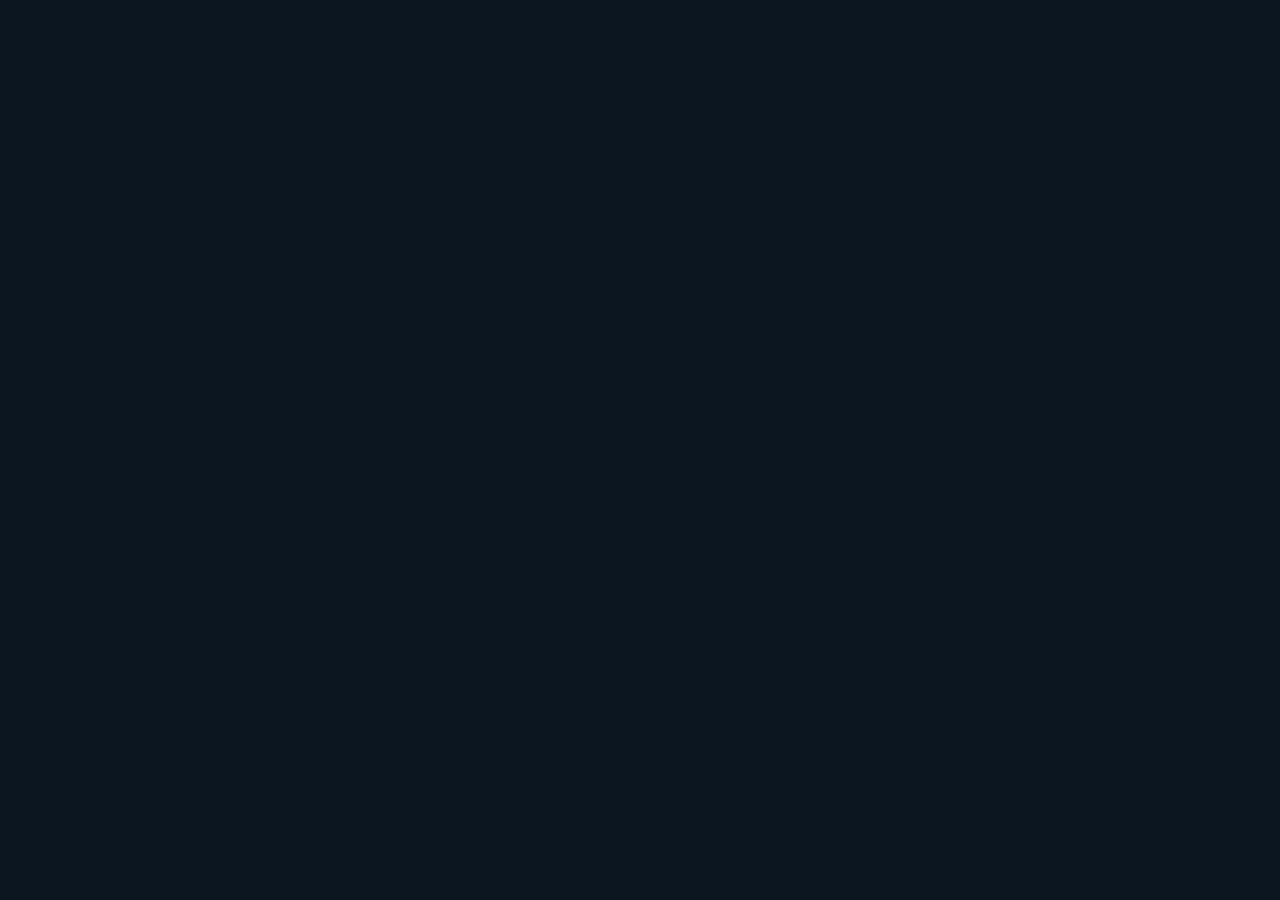
==== commit 5dc11976: "Apply Pantheon Design System v2 — glassmorphism UI, new hero, improved sections" ====
--- a/index.html
+++ b/index.html
@@ -1,1295 +1,52 @@
-<!DOCTYPE html>
-
+<!doctype html>
 <html lang="en">
 <head>
-<meta charset="UTF-8"/>
-<meta name="viewport" content="width=device-width, initial-scale=1.0"/>
-<meta name="description" content="Pantheon Drone Solutions - Commercial drone-powered exterior cleaning across BC &amp; Alberta. Buildings 4-28+ stories. Free demo clean. Transport Canada certified, $5M insured, WCB covered."/>
-<title>Pantheon Drone Solutions | Commercial Drone Exterior Cleaning BC &amp; Alberta</title>
-<link rel="preconnect" href="https://fonts.googleapis.com"/>
-<link rel="preconnect" href="https://fonts.gstatic.com" crossorigin/>
-<link href="https://fonts.googleapis.com/css2?family=Syne:wght@400;500;600;700;800&family=Inter:wght@300;400;500;600&family=JetBrains+Mono:wght@300;400&display=swap" rel="stylesheet"/>
-<style>
-:root{
---bg:#0d1117;--bg2:#131920;--bg3:#192230;--bgc:#16202e;
---b1:rgba(255,255,255,0.08);--b2:rgba(255,255,255,0.14);--b3:rgba(255,255,255,0.22);
---t1:#f0f4f8;--t2:#9fb3c8;--t3:#647d96;--t4:#3d5166;
---blue:#2d7dd2;--bl:#4a9cf8;--bp:rgba(45,125,210,0.12);
---teal:#1fb896;--tl:#28d9b4;--tp:rgba(31,184,150,0.10);
---amber:#f5a623;--red:#e05252;
---fd:'Syne',sans-serif;--fb:'Inter',sans-serif;--fm:'JetBrains Mono',monospace;
---r:4px;--ease:cubic-bezier(.25,.46,.45,.94);
-}
-*,*::before,*::after{margin:0;padding:0;box-sizing:border-box}
-html{scroll-behavior:smooth}
-body{font-family:var(--fb);background:var(--bg);color:var(--t1);overflow-x:hidden;-webkit-font-smoothing:antialiased;line-height:1.6}
-a{text-decoration:none;color:inherit}ul{list-style:none}
-button{cursor:pointer;border:none;background:none;font-family:inherit}
-.w{max-width:1280px;margin:0 auto;padding:0 40px}
-.pad{padding:100px 0}
-
-/* BUTTONS */
-.btn{display:inline-flex;align-items:center;gap:8px;font-family:var(--fd);font-weight:600;font-size:.875rem;padding:13px 28px;border-radius:var(--r);transition:all .2s var(--ease);white-space:nowrap;cursor:pointer}
-.bp{background:var(--blue);color:#fff;border:1px solid var(--blue)}
-.bp:hover{background:var(--bl);border-color:var(--bl);transform:translateY(-1px)}
-.bo{background:transparent;color:var(--t1);border:1px solid var(--b2)}
-.bo:hover{border-color:var(--b3);background:rgba(255,255,255,.04);transform:translateY(-1px)}
-.bt{background:var(--teal);color:#fff;border:1px solid var(--teal)}
-.bt:hover{background:var(--tl);border-color:var(--tl);transform:translateY(-1px)}
-.bsm{padding:9px 20px;font-size:.8rem}
-.blg{padding:16px 36px;font-size:.95rem}
-
-/* ANN */
-#ann{background:linear-gradient(90deg,var(--blue),#1a4a7a);padding:10px 40px;display:flex;align-items:center;justify-content:center;gap:16px;flex-wrap:wrap}
-.adot{width:6px;height:6px;background:#fff;border-radius:50%;opacity:.7;animation:pulse 2s infinite}
-@keyframes pulse{0%,100%{opacity:.7}50%{opacity:.2}}
-.atxt{font-size:.82rem;color:rgba(255,255,255,.85);font-weight:500}
-.alink{font-size:.82rem;color:#fff;font-weight:700;text-decoration:underline;text-underline-offset:2px}
-
-/* NAV */
-#nav{position:fixed;top:0;left:0;right:0;z-index:1000;transition:all .3s var(--ease)}
-#nav.sc{background:rgba(13,17,23,.96);backdrop-filter:blur(24px);border-bottom:1px solid var(--b1);box-shadow:0 4px 40px rgba(0,0,0,.4)}
-.ni{max-width:1280px;margin:0 auto;padding:0 40px;height:68px;display:flex;align-items:center;justify-content:space-between}
-.logo{display:flex;align-items:center;gap:10px;font-family:var(--fd);font-weight:800;font-size:1.1rem;letter-spacing:-.02em;color:var(--t1)}
-.li{width:32px;height:32px;background:linear-gradient(135deg,var(--blue),var(--teal));border-radius:var(--r);display:flex;align-items:center;justify-content:center}
-.li svg{width:16px;height:16px}
-.nl{display:flex;align-items:center}
-.na{font-size:.84rem;font-weight:500;color:var(--t2);padding:8px 14px;border-radius:var(--r);transition:all .15s}
-.na:hover,.na.on{color:var(--t1);background:rgba(255,255,255,.05)}
-.nr{display:flex;align-items:center;gap:10px}
-.nph{font-family:var(--fm);font-size:.75rem;color:var(--t3);padding-right:16px;border-right:1px solid var(--b1);letter-spacing:.04em}
-.hb{display:none;flex-direction:column;gap:5px;padding:5px}
-.hb span{display:block;width:24px;height:1.5px;background:var(--t1);transition:all .3s;border-radius:2px}
-.hb.op span:nth-child(1){transform:translateY(6.5px) rotate(45deg)}
-.hb.op span:nth-child(2){opacity:0}
-.hb.op span:nth-child(3){transform:translateY(-6.5px) rotate(-45deg)}
-.mm{display:none;position:fixed;top:68px;left:0;right:0;bottom:0;background:var(--bg);z-index:999;padding:32px 24px;flex-direction:column;gap:4px;border-top:1px solid var(--b1);overflow-y:auto}
-.mm.op{display:flex}
-.mm .na{font-size:1.1rem;padding:16px 0;border-bottom:1px solid var(--b1);border-radius:0;display:block}
-
-/* HERO */
-#hero{min-height:100vh;display:flex;align-items:flex-end;padding-top:68px;position:relative;overflow:hidden;background:#04080f}
-.hbg{position:absolute;inset:0;background:linear-gradient(135deg,#04080f 0%,#0a1628 40%,#0d1f3c 70%,#04080f 100%);opacity:1}
-.hgr{position:absolute;inset:0;background:
-linear-gradient(to right, rgba(4,8,15,0.92) 0%, rgba(4,8,15,0.70) 50%, rgba(4,8,15,0.3) 100%),
-linear-gradient(to top, rgba(4,8,15,1) 0%, rgba(4,8,15,0.4) 40%, transparent 70%)}
-.hgl{position:absolute;top:-200px;right:-100px;width:700px;height:700px;background:radial-gradient(ellipse,rgba(45,125,210,0.18) 0%,transparent 65%);pointer-events:none}
-.hline{position:absolute;bottom:0;left:0;right:0;height:1px;background:linear-gradient(90deg,transparent,rgba(74,156,248,0.4),transparent)}
-
-.hbody{position:relative;z-index:2;max-width:1280px;margin:0 auto;padding:100px 64px 90px;display:grid;grid-template-columns:1fr 1fr;gap:60px;align-items:flex-end;width:100%}
-
-/* EYEBROW */
-.lbl{display:inline-flex;align-items:center;gap:10px;font-family:var(--fm);font-size:10px;font-weight:400;letter-spacing:.22em;text-transform:uppercase;color:var(--bl);margin-bottom:28px;opacity:0;animation:fadeUp .7s var(--ease) .1s forwards}
-.lbl::before{content:'';width:20px;height:1px;background:var(--bl);display:block}
-.lbl-dot{width:4px;height:4px;border-radius:50%;background:var(--tl);animation:pulse 2s infinite}
-
-/* HEADLINE */
-.hh1{font-family:var(--fd);font-weight:800;font-size:clamp(3rem,5.8vw,5.8rem);line-height:.97;letter-spacing:-.04em;color:#fff;margin-bottom:0;opacity:0;animation:fadeUp .8s var(--ease) .2s forwards}
-.hh1 em{font-style:normal;color:transparent;-webkit-text-stroke:1.5px rgba(255,255,255,0.45)}
-.hh1 .acc{
-background:linear-gradient(135deg,#4a9cf8 0%,#28d9b4 100%);
--webkit-background-clip:text;-webkit-text-fill-color:transparent;background-clip:text}
-
-/* SUBHEAD */
-.hsub{font-family:var(--fb);font-size:1.05rem;line-height:1.75;color:rgba(255,255,255,0.55);max-width:460px;margin:28px 0 40px;font-weight:400;opacity:0;animation:fadeUp .8s var(--ease) .35s forwards}
-.hsub strong{color:rgba(255,255,255,0.85);font-weight:500}
-
-/* CTAs */
-.hctas{display:flex;gap:14px;flex-wrap:wrap;opacity:0;animation:fadeUp .7s var(--ease) .5s forwards}
-.btn-hero-primary{
-display:inline-flex;align-items:center;gap:10px;
-background:#fff;color:#04080f;
-font-family:var(--fb);font-weight:600;font-size:.875rem;letter-spacing:.01em;
-padding:15px 32px;border-radius:2px;border:none;cursor:pointer;
-transition:all .25s var(--ease);white-space:nowrap}
-.btn-hero-primary:hover{background:var(--bl);color:#fff;transform:translateY(-2px);box-shadow:0 12px 40px rgba(74,156,248,0.35)}
-.btn-hero-primary svg{transition:transform .25s}
-.btn-hero-primary:hover svg{transform:translateX(3px)}
-.btn-hero-ghost{
-display:inline-flex;align-items:center;gap:10px;
-background:transparent;color:rgba(255,255,255,0.7);
-font-family:var(--fb);font-weight:500;font-size:.875rem;letter-spacing:.01em;
-padding:15px 28px;border-radius:2px;border:1px solid rgba(255,255,255,0.18);
-cursor:pointer;transition:all .25s var(--ease);white-space:nowrap}
-.btn-hero-ghost:hover{border-color:rgba(255,255,255,0.45);color:#fff;background:rgba(255,255,255,0.05)}
-
-/* RIGHT SIDE - vertical stat strip */
-.hright-stats{display:flex;flex-direction:column;justify-content:flex-end;gap:0;align-self:flex-end;opacity:0;animation:fadeUp .8s var(--ease) .55s forwards}
-.hstat{padding:22px 0;border-top:1px solid rgba(255,255,255,0.1);display:flex;align-items:baseline;justify-content:space-between;gap:16px}
-.hstat:first-child{border-top:none}
-.hstat-val{font-family:var(--fd);font-weight:700;font-size:clamp(1.8rem,2.5vw,2.6rem);letter-spacing:-.04em;color:#fff;line-height:1;white-space:nowrap}
-.hstat-val .hstat-acc{
-background:linear-gradient(135deg,#4a9cf8,#28d9b4);
--webkit-background-clip:text;-webkit-text-fill-color:transparent;background-clip:text}
-.hstat-desc{font-family:var(--fb);font-size:.8rem;color:rgba(255,255,255,0.4);line-height:1.45;text-align:right;max-width:160px}
-
-/* Scroll indicator */
-.hscroll{position:absolute;bottom:36px;left:50%;transform:translateX(-50%);display:flex;flex-direction:column;align-items:center;gap:8px;opacity:0;animation:fadeIn 1s ease 1.2s forwards}
-.hscroll-line{width:1px;height:40px;background:linear-gradient(to bottom,rgba(255,255,255,0.4),transparent);animation:scrollPulse 2s ease-in-out infinite}
-@keyframes scrollPulse{0%,100%{opacity:0.4;transform:scaleY(1)}50%{opacity:1;transform:scaleY(1.2)}}
-.hscroll-txt{font-family:var(--fm);font-size:9px;letter-spacing:.2em;text-transform:uppercase;color:rgba(255,255,255,0.3)}
-
-/* Animations */
-@keyframes fadeUp{from{opacity:0;transform:translateY(24px)}to{opacity:1;transform:translateY(0)}}
-@keyframes fadeIn{from{opacity:0}to{opacity:0.6}}
-
-/* HERO PANEL */
-.hpanel{background:var(--bgc);border:1px solid var(--b1);border-radius:8px;overflow:hidden;box-shadow:0 32px 80px rgba(0,0,0,.5),0 0 0 1px rgba(45,125,210,.1)}
-.pnh{background:var(--bg3);border-bottom:1px solid var(--b1);padding:14px 20px;display:flex;align-items:center;justify-content:space-between}
-.pnt{font-family:var(--fm);font-size:11px;color:var(--t3);letter-spacing:.1em;text-transform:uppercase}
-.pnl{display:flex;align-items:center;gap:6px;font-family:var(--fm);font-size:10px;color:var(--tl)}
-.ldot{width:5px;height:5px;background:var(--tl);border-radius:50%;animation:pulse 1.5s infinite}
-.pdi{height:180px;background:linear-gradient(135deg,#0a1628,#162d4a) center/cover;filter:brightness(.6) saturate(.7);position:relative}
-.pdo{position:absolute;inset:0;background:linear-gradient(to bottom,transparent 50%,var(--bgc) 100%)}
-.pm{padding:20px;display:grid;grid-template-columns:1fr 1fr;gap:1px;background:var(--b1)}
-.pmc{background:var(--bgc);padding:16px 18px}
-.pml{font-family:var(--fm);font-size:10px;color:var(--t3);letter-spacing:.08em;text-transform:uppercase;margin-bottom:4px}
-.pmv{font-family:var(--fm);font-size:1.3rem;color:var(--t1);letter-spacing:-.02em;line-height:1}
-.pmv.bl{color:var(--bl)}.pmv.tl{color:var(--tl)}.pmv.am{color:var(--amber)}
-.pb{padding:20px;border-top:1px solid var(--b1)}
-.pbi{margin-bottom:14px}.pbi:last-child{margin-bottom:0}
-.pbh{display:flex;justify-content:space-between;margin-bottom:6px}
-.pbl{font-family:var(--fm);font-size:10px;color:var(--t3);letter-spacing:.06em}
-.pbv{font-family:var(--fm);font-size:10px;color:var(--bl)}
-.pbt{height:3px;background:rgba(255,255,255,.06);border-radius:2px;overflow:hidden}
-.pbf{height:100%;border-radius:2px;animation:fillBar 1.2s var(--ease) .8s both;transform-origin:left}
-@keyframes fillBar{from{transform:scaleX(0)}to{transform:scaleX(1)}}
-.pbf.bl{background:linear-gradient(90deg,var(--blue),var(--bl))}
-.pbf.tl{background:linear-gradient(90deg,var(--teal),var(--tl))}
-.fc{position:absolute;background:var(--bg2);border:1px solid var(--b2);border-radius:6px;padding:12px 16px;box-shadow:0 16px 40px rgba(0,0,0,.4);animation:floatA 5s ease-in-out infinite;z-index:10;min-width:130px}
-.fc1{bottom:-18px;left:-40px;animation-delay:0s}
-.fc2{top:-14px;right:-36px;animation-delay:2.5s}
-@keyframes floatA{0%,100%{transform:translateY(0)}50%{transform:translateY(-8px)}}
-.fci{font-size:1.1rem;margin-bottom:3px}
-.fcl{font-family:var(--fm);font-size:9px;color:var(--t3);letter-spacing:.08em;text-transform:uppercase}
-.fcv{font-weight:800;font-size:1rem;color:var(--t1);margin-top:2px}
-
-/* TRUST BAR */
-#trust{background:var(--bg2);border-top:1px solid var(--b1);border-bottom:1px solid var(--b1);padding:18px 0}
-.ti{max-width:1280px;margin:0 auto;padding:0 40px;display:flex;align-items:center;justify-content:space-between;gap:20px;flex-wrap:wrap}
-.tlbl{font-family:var(--fm);font-size:10px;color:var(--t4);letter-spacing:.14em;text-transform:uppercase}
-.tis{display:flex;gap:36px;align-items:center;flex-wrap:wrap}
-.titem{display:flex;align-items:center;gap:8px;font-size:.82rem;font-weight:600;color:var(--t2)}
-.titem svg{color:var(--bl);flex-shrink:0}
-.tdiv{width:1px;height:18px;background:var(--b1)}
-
-/* SECTION HEADERS */
-.sh{margin-bottom:64px}
-.sh.ct{text-align:center}
-.sh.ct .sl{justify-content:center}
-.sl{display:flex;align-items:center;gap:10px;font-family:var(--fm);font-size:11px;color:var(--bl);letter-spacing:.16em;text-transform:uppercase;margin-bottom:14px}
-.sl::before{content:'//';color:var(--t4)}
-.sht{font-weight:800;font-size:clamp(1.9rem,3.2vw,3rem);letter-spacing:-.03em;line-height:1.05;color:var(--t1)}
-.sht .ac{color:var(--bl)}.sht .at{color:var(--tl)}
-.shs{font-size:1rem;line-height:1.75;color:var(--t2);margin-top:16px;max-width:600px}
-.sh.ct .shs{margin-left:auto;margin-right:auto}
-
-/* WHY CARDS */
-#why{background:var(--bg)}
-.wg{display:grid;grid-template-columns:repeat(4,1fr);gap:1px;background:var(--b1);border:1px solid var(--b1);border-radius:6px;overflow:hidden}
-.wc{background:var(--bgc);padding:40px 32px;transition:background .2s;position:relative}
-.wc:hover{background:var(--bg3)}
-.wc::after{content:'';position:absolute;bottom:0;left:0;right:0;height:2px;background:linear-gradient(90deg,var(--blue),var(--teal));transform:scaleX(0);transform-origin:left;transition:transform .35s var(--ease)}
-.wc:hover::after{transform:scaleX(1)}
-.wn{font-family:var(--fm);font-size:10px;color:var(--t4);letter-spacing:.12em;margin-bottom:32px}
-.wi{width:44px;height:44px;border-radius:var(--r);background:var(--bp);display:flex;align-items:center;justify-content:center;margin-bottom:22px}
-.wi svg{width:20px;height:20px;color:var(--bl)}
-.wi.tl{background:var(--tp)}.wi.tl svg{color:var(--tl)}
-.wt{font-weight:700;font-size:1rem;color:var(--t1);margin-bottom:10px;letter-spacing:-.01em}
-.wd{font-size:.875rem;line-height:1.72;color:var(--t2)}
-.wm{margin-top:28px;padding-top:22px;border-top:1px solid var(--b1)}
-.wmv{font-weight:800;font-size:1.8rem;letter-spacing:-.04em;line-height:1;color:var(--bl)}
-.wmv.tl{color:var(--tl)}.wmv.am{color:var(--amber)}
-.wml{font-family:var(--fm);font-size:10px;color:var(--t3);letter-spacing:.06em;margin-top:4px}
-
-/* COMPARE TABLE */
-#compare{background:var(--bg2)}
-.to{overflow-x:auto;border:1px solid var(--b1);border-radius:6px}
-.ct2{width:100%;border-collapse:collapse;min-width:640px}
-.ct2 th{font-family:var(--fm);font-size:10px;letter-spacing:.12em;text-transform:uppercase;padding:16px 24px;text-align:left;color:var(--t3);background:var(--bg3);border-bottom:1px solid var(--b1)}
-.ct2 th.pc{color:var(--bl);border-bottom-color:var(--blue);text-align:center}
-.ct2 td{padding:16px 24px;border-bottom:1px solid var(--b1);font-size:.875rem;color:var(--t2)}
-.ct2 td.ft{color:var(--t1);font-weight:600}
-.ct2 td.pc{text-align:center;color:var(--t1);background:rgba(45,125,210,.04);font-weight:500}
-.ct2 td:nth-child(3),.ct2 td:nth-child(4){text-align:center}
-.ct2 tr:last-child td{border-bottom:none}
-.ct2 tr:hover td{background:rgba(255,255,255,.015)}
-.ck{color:var(--tl)}.cx{color:var(--red);opacity:.7}.cq{color:var(--amber)}
-
-/* SERVICES */
-#services{background:var(--bg)}
-.sg{display:grid;grid-template-columns:repeat(3,1fr);gap:20px}
-.sc2{background:var(--bgc);border:1px solid var(--b1);border-radius:6px;overflow:hidden;transition:all .3s var(--ease);display:flex;flex-direction:column}
-.sc2:hover{border-color:var(--b2);transform:translateY(-4px);box-shadow:0 20px 50px rgba(0,0,0,.4)}
-.si{height:190px;overflow:hidden;position:relative}
-.si-inner{width:100%;height:100%;background-size:cover;background-position:center;filter:saturate(.6) brightness(.55);transition:all .6s}
-.sc2:hover .si-inner{filter:saturate(.8) brightness(.65);transform:scale(1.04)}
-.sio{position:absolute;inset:0;background:linear-gradient(to top,var(--bgc) 0%,transparent 55%)}
-.stw{position:absolute;top:14px;left:14px}
-.stg{font-family:var(--fm);font-size:10px;letter-spacing:.1em;text-transform:uppercase;padding:5px 10px;border-radius:100px;background:rgba(13,17,23,.7);color:var(--t2);border:1px solid var(--b2)}
-.stg.bl{color:var(--bl);border-color:rgba(45,125,210,.4)}
-.stg.tl{color:var(--tl);border-color:rgba(31,184,150,.4)}
-.stg.am{color:var(--amber);border-color:rgba(245,166,35,.4)}
-.sb{padding:28px;flex:1;display:flex;flex-direction:column}
-.st{font-weight:700;font-size:1.1rem;color:var(--t1);margin-bottom:10px;letter-spacing:-.01em}
-.sd{font-size:.875rem;line-height:1.72;color:var(--t2);flex:1}
-.sfeats{margin:20px 0;display:flex;flex-direction:column;gap:9px}
-.sfeat{display:flex;align-items:flex-start;gap:9px;font-size:.83rem;color:var(--t2)}
-.sfeat svg{color:var(--tl);flex-shrink:0;margin-top:1px}
-.sf{display:flex;align-items:center;justify-content:flex-end;padding-top:18px;border-top:1px solid var(--b1);margin-top:auto}
-.cta-band{margin-top:48px;background:linear-gradient(135deg,var(--blue) 0%,var(--bg3) 60%);border:1px solid rgba(45,125,210,.3);border-radius:6px;padding:44px 48px;display:flex;align-items:center;justify-content:space-between;gap:28px;flex-wrap:wrap}
-.cta-t{font-weight:800;font-size:1.5rem;color:var(--t1);letter-spacing:-.02em;margin-bottom:6px}
-.cta-s{font-size:.9rem;color:rgba(255,255,255,.65)}
-.cta-btns{display:flex;gap:10px;flex-wrap:wrap}
-
-/* STATS */
-#stats{background:var(--bg3)}
-.stgrid{display:grid;grid-template-columns:repeat(4,1fr);gap:1px;background:var(--b1);border:1px solid var(--b1);border-radius:6px;overflow:hidden}
-.stc{background:var(--bgc);padding:44px 36px;text-align:center;transition:background .2s}
-.stc:hover{background:var(--bg3)}
-.stv{font-weight:800;font-size:clamp(2.2rem,3.5vw,3.2rem);letter-spacing:-.05em;line-height:1;color:var(--bl);margin-bottom:10px}
-.stv.tl{color:var(--tl)}.stv.am{color:var(--amber)}
-.std{font-size:.875rem;color:var(--t2);line-height:1.5}
-.stn{font-family:var(--fm);font-size:.72rem;color:var(--t4);margin-top:6px;letter-spacing:.04em}
-
-/* PROCESS */
-#process{background:var(--bg2)}
-.psteps{display:grid;grid-template-columns:repeat(4,1fr);gap:0;position:relative}
-.psteps::after{content:'';position:absolute;top:40px;left:12.5%;right:12.5%;height:1px;background:linear-gradient(90deg,var(--blue),var(--teal));opacity:.2;z-index:0}
-.pst{padding:0 24px;text-align:center;position:relative;z-index:1}
-.pstc{width:52px;height:52px;border-radius:50%;margin:0 auto 28px;background:linear-gradient(135deg,var(--blue),var(--teal));display:flex;align-items:center;justify-content:center;font-family:var(--fm);font-size:1rem;color:#fff;transition:all .3s;box-shadow:0 8px 24px rgba(45,125,210,.35)}
-.pst:hover .pstc{transform:scale(1.08);box-shadow:0 12px 32px rgba(45,125,210,.5)}
-.pstt{font-weight:700;font-size:.95rem;color:var(--t1);margin-bottom:10px}
-.pstd{font-size:.84rem;line-height:1.68;color:var(--t2)}
-
-/* CASES */
-#cases{background:var(--bg)}
-.casg{display:grid;grid-template-columns:repeat(3,1fr);gap:20px}
-.casc{background:var(--bgc);border:1px solid var(--b1);border-radius:6px;overflow:hidden;transition:all .3s var(--ease)}
-.casc:hover{border-color:var(--b2);transform:translateY(-4px);box-shadow:0 20px 50px rgba(0,0,0,.35)}
-.casig{height:190px;overflow:hidden;position:relative}
-.casii{width:100%;height:100%;background-size:cover;background-position:center;filter:saturate(.5) brightness(.45);transition:all .5s}
-.casc:hover .casii{filter:saturate(.7) brightness(.55);transform:scale(1.04)}
-.casio{position:absolute;inset:0;background:linear-gradient(to top,var(--bgc) 0%,transparent 50%)}
-.castags{position:absolute;bottom:12px;left:14px;display:flex;gap:6px}
-.castag{font-family:var(--fm);font-size:9px;letter-spacing:.1em;text-transform:uppercase;padding:4px 9px;border:1px solid var(--b2);color:var(--t3);background:rgba(13,17,23,.6);border-radius:3px}
-.casb{padding:26px}
-.cascl{font-family:var(--fm);font-size:10px;color:var(--t4);letter-spacing:.1em;text-transform:uppercase;margin-bottom:8px}
-.castt{font-weight:700;font-size:.97rem;color:var(--t1);margin-bottom:10px;line-height:1.38;letter-spacing:-.01em}
-.casex{font-size:.84rem;color:var(--t2);line-height:1.68;margin-bottom:20px}
-.casres{display:grid;grid-template-columns:1fr 1fr;gap:1px;background:var(--b1);border:1px solid var(--b1);border-radius:4px;overflow:hidden}
-.casr{background:var(--bg3);padding:14px}
-.casrv{font-weight:800;font-size:1.2rem;color:var(--bl);letter-spacing:-.03em;line-height:1}
-.casrl{font-family:var(--fm);font-size:9px;color:var(--t4);letter-spacing:.08em;text-transform:uppercase;margin-top:3px}
-.ph{display:flex;justify-content:space-between;align-items:flex-end;margin-bottom:48px;flex-wrap:wrap;gap:20px}
-.fr{display:flex;gap:6px;flex-wrap:wrap}
-.fb{font-family:var(--fm);font-size:10px;letter-spacing:.1em;text-transform:uppercase;padding:8px 16px;border-radius:100px;background:var(--bg3);color:var(--t3);border:1px solid var(--b1);cursor:pointer;transition:all .2s}
-.fb:hover,.fb.on{background:var(--blue);color:#fff;border-color:var(--blue)}
-
-/* REVIEWS */
-#reviews{background:var(--bg2)}
-.rg{display:grid;grid-template-columns:repeat(3,1fr);gap:20px}
-.rex{display:grid;grid-template-columns:1fr 1fr;gap:20px;margin-top:20px}
-.rc{background:var(--bgc);border:1px solid var(--b1);border-radius:6px;padding:32px;transition:all .25s;position:relative}
-.rc:hover{border-color:var(--b2);box-shadow:0 12px 32px rgba(0,0,0,.25)}
-.rq{position:absolute;top:24px;right:24px;font-size:3.5rem;line-height:1;font-family:Georgia,serif;color:rgba(45,125,210,.1);pointer-events:none}
-.rs{color:var(--amber);font-size:13px;letter-spacing:1px;margin-bottom:16px}
-.rt{font-size:.9rem;line-height:1.78;color:var(--t2);font-style:italic;margin-bottom:24px}
-.ra{display:flex;align-items:center;gap:12px}
-.rav{width:40px;height:40px;border-radius:50%;background:linear-gradient(135deg,var(--blue),var(--teal));display:flex;align-items:center;justify-content:center;font-weight:700;font-size:.85rem;color:#fff;flex-shrink:0}
-.rn{font-weight:700;font-size:.875rem;color:var(--t1)}
-.rr{font-size:.77rem;color:var(--t3);margin-top:2px}
-.rco{font-family:var(--fm);font-size:.7rem;color:var(--bl);margin-top:2px;letter-spacing:.03em}
-
-/* ABOUT */
-#about{background:var(--bg)}
-.ag{display:grid;grid-template-columns:1fr 1fr;gap:80px;align-items:start}
-.avis{background:var(--bp);border:1px solid rgba(45,125,210,.2);border-left:3px solid var(--blue);border-radius:0 var(--r) var(--r) 0;padding:22px 24px;margin:24px 0}
-.avis p{font-size:1rem;line-height:1.75;color:var(--t1);font-style:italic}
-.ab{font-size:.9rem;line-height:1.78;color:var(--t2);margin-bottom:16px}
-.apts{margin:28px 0;display:flex;flex-direction:column;border:1px solid var(--b1);border-radius:6px;overflow:hidden}
-.apt{display:flex;gap:14px;align-items:flex-start;padding:18px 20px;border-bottom:1px solid var(--b1)}
-.apt:last-child{border-bottom:none}
-.apt:hover{background:var(--bgc)}
-.apti{width:28px;height:28px;background:var(--bp);border-radius:var(--r);display:flex;align-items:center;justify-content:center;flex-shrink:0;margin-top:1px}
-.apti svg{width:13px;height:13px;color:var(--bl)}
-.aptt{font-size:.875rem;color:var(--t2);line-height:1.65}
-.aptt strong{color:var(--t1);font-weight:600}
-.tg{display:grid;grid-template-columns:1fr;gap:12px}
-.tc{background:var(--bgc);border:1px solid var(--b1);border-radius:6px;padding:24px;display:flex;gap:18px;transition:all .2s}
-.tc:hover{border-color:var(--b2)}
-.tav{width:52px;height:52px;border-radius:50%;background:linear-gradient(135deg,var(--blue),var(--teal));display:flex;align-items:center;justify-content:center;font-weight:800;font-size:1rem;color:#fff;flex-shrink:0}
-.tn{font-weight:700;font-size:.95rem;color:var(--t1)}
-.tr2{font-family:var(--fm);font-size:.72rem;color:var(--bl);letter-spacing:.06em;margin:3px 0 8px}
-.tb{font-size:.83rem;color:var(--t2);line-height:1.6}
-.tcerts{display:flex;gap:6px;flex-wrap:wrap;margin-top:10px}
-.tcert{font-family:var(--fm);font-size:.68rem;padding:3px 8px;background:var(--bg3);border:1px solid var(--b1);border-radius:100px;color:var(--t3)}
-
-/* FAQ */
-#faq{background:var(--bg2)}
-.fl{display:grid;grid-template-columns:1fr 1.7fr;gap:64px;align-items:start}
-.fa p{font-size:.9rem;color:var(--t2);line-height:1.72;margin-top:14px}
-.fbox{margin-top:36px;background:linear-gradient(135deg,rgba(45,125,210,.15),rgba(31,184,150,.1));border:1px solid rgba(45,125,210,.25);border-radius:6px;padding:28px}
-.fbt{font-weight:700;font-size:1rem;color:var(--t1);margin-bottom:8px}
-.fbs{font-size:.85rem;color:var(--t2);line-height:1.6;margin-bottom:20px}
-.fitem{border-bottom:1px solid var(--b1)}
-.fq{width:100%;display:flex;align-items:center;justify-content:space-between;gap:16px;padding:20px 0;font-weight:600;font-size:.93rem;color:var(--t1);cursor:pointer;text-align:left;transition:color .15s;background:none;border:none}
-.fq:hover{color:var(--bl)}
-.fico{width:22px;height:22px;border-radius:50%;border:1.5px solid var(--b2);display:flex;align-items:center;justify-content:center;flex-shrink:0;transition:all .25s;color:var(--t3)}
-.fico svg{width:10px;height:10px;transition:transform .3s}
-.fitem.op .fico{background:var(--blue);border-color:var(--blue);color:#fff}
-.fitem.op .fico svg{transform:rotate(45deg)}
-.fans{max-height:0;overflow:hidden;transition:max-height .38s var(--ease)}
-.fansi{padding:0 0 20px;font-size:.875rem;line-height:1.75;color:var(--t2)}
-
-/* URGENCY */
-#urgency{background:linear-gradient(135deg,#1a3a6e,#0f2a50);border-top:1px solid rgba(45,125,210,.3);border-bottom:1px solid rgba(45,125,210,.3);padding:36px 0}
-.ui{display:flex;align-items:center;justify-content:space-between;flex-wrap:wrap;gap:24px}
-.ut{font-weight:800;font-size:1.3rem;color:var(--t1);letter-spacing:-.02em;margin-bottom:4px}
-.us{font-size:.875rem;color:rgba(255,255,255,.6)}
-.utimer{display:flex;gap:6px;align-items:center}
-.utb{text-align:center;background:rgba(255,255,255,.1);border:1px solid rgba(255,255,255,.15);border-radius:var(--r);padding:10px 14px}
-.utn{font-family:var(--fm);font-size:1.5rem;color:#fff;display:block;letter-spacing:-.04em;line-height:1}
-.utl{font-family:var(--fm);font-size:8px;color:rgba(255,255,255,.5);letter-spacing:.1em;text-transform:uppercase;margin-top:3px}
-.usep{font-size:1.3rem;color:rgba(255,255,255,.3);padding-bottom:12px}
-
-/* CONTACT */
-#contact{background:var(--bg)}
-.cg{display:grid;grid-template-columns:1fr 1.4fr;gap:80px;align-items:start}
-.clead{font-size:.9rem;color:var(--t2);line-height:1.75;margin-bottom:32px}
-.cms{display:flex;flex-direction:column;gap:10px;margin-bottom:28px}
-.cm{display:flex;align-items:center;gap:14px;padding:16px 18px;background:var(--bgc);border:1px solid var(--b1);border-radius:var(--r);transition:all .2s}
-.cm:hover{border-color:var(--b2);background:var(--bg2)}
-.cmi{width:38px;height:38px;background:var(--bp);border-radius:var(--r);display:flex;align-items:center;justify-content:center;flex-shrink:0}
-.cmi svg{width:17px;height:17px;color:var(--bl)}
-.cml{font-family:var(--fm);font-size:.7rem;color:var(--t3);letter-spacing:.06em}
-.cmv{font-weight:600;font-size:.9rem;color:var(--t1)}
-.fbox2{background:var(--bgc);border:1px solid var(--b1);border-radius:8px;padding:40px;position:relative;overflow:hidden}
-.fbox2::before{content:'';position:absolute;top:0;left:0;right:0;height:3px;background:linear-gradient(90deg,var(--blue),var(--teal))}
-.ftit{font-weight:800;font-size:1.4rem;color:var(--t1);letter-spacing:-.02em;margin-bottom:4px}
-.fsub{font-family:var(--fm);font-size:.75rem;color:var(--t3);letter-spacing:.06em;margin-bottom:28px}
-.frow{display:grid;grid-template-columns:1fr 1fr;gap:14px}
-.fgrp{display:flex;flex-direction:column;margin-bottom:15px}
-.flbl{font-family:var(--fm);font-size:10px;letter-spacing:.12em;text-transform:uppercase;color:var(--t3);margin-bottom:6px}
-.flbl .req{color:var(--red);margin-left:2px}
-.finp,.fsel,.fta{padding:11px 14px;background:var(--bg2);border:1px solid var(--b1);border-radius:var(--r);font-family:var(--fd);font-size:.875rem;color:var(--t1);transition:all .18s;width:100%;outline:none}
-.finp:focus,.fsel:focus,.fta:focus{border-color:var(--blue);background:var(--bg3);box-shadow:0 0 0 3px rgba(45,125,210,.1)}
-.finp::placeholder,.fta::placeholder{color:var(--t4)}
-.fsel{cursor:pointer;appearance:none;background-image:url("data:image/svg+xml,%3Csvg xmlns='http://www.w3.org/2000/svg' fill='none' viewBox='0 0 24 24' stroke='%23647d96'%3E%3Cpath stroke-linecap='round' stroke-linejoin='round' stroke-width='2' d='M19 9l-7 7-7-7'/%3E%3C/svg%3E");background-repeat:no-repeat;background-position:right 12px center;background-size:14px;padding-right:36px}
-.fsel option{background:var(--bg2)}
-.fta{resize:vertical;min-height:100px}
-.fsub2{width:100%;padding:15px;background:linear-gradient(135deg,var(--blue),#1a5fad);color:#fff;border:none;border-radius:var(--r);font-family:var(--fd);font-weight:700;font-size:.9rem;cursor:pointer;transition:all .2s;display:flex;align-items:center;justify-content:center;gap:8px;box-shadow:0 4px 20px rgba(45,125,210,.3)}
-.fsub2:hover{transform:translateY(-1px);box-shadow:0 8px 28px rgba(45,125,210,.45)}
-.fsub2:disabled{opacity:.6;cursor:not-allowed;transform:none}
-.fdisc{font-size:.72rem;color:var(--t4);text-align:center;margin-top:10px}
-.fdisc a{color:var(--t3)}
-.fsuc{display:none;text-align:center;padding:48px 20px}
-.fsuc.sh2{display:block}
-.fflds.hd{display:none}
-.sico{width:64px;height:64px;border-radius:50%;background:var(--tp);display:flex;align-items:center;justify-content:margin 0 auto 18px;border:1px solid rgba(31,184,150,.3)}
-.sico{width:64px;height:64px;border-radius:50%;background:var(--tp);display:flex;align-items:center;justify-content:center;margin:0 auto 18px;border:1px solid rgba(31,184,150,.3)}
-.sico svg{width:28px;height:28px;color:var(--tl)}
-.stit{font-weight:800;font-size:1.3rem;color:var(--t1);margin-bottom:10px}
-.stxt{font-size:.875rem;color:var(--t2);line-height:1.7}
-
-/* FINAL */
-#final{background:linear-gradient(145deg,#0a1929,#0f2d52,#0a1929);padding:130px 0;text-align:center;position:relative;overflow:hidden}
-.fg{position:absolute;border-radius:50%;filter:blur(100px);pointer-events:none}
-.fg1{width:500px;height:500px;top:-150px;right:-100px;background:var(--blue);opacity:.12}
-.fg2{width:350px;height:350px;bottom:-100px;left:-50px;background:var(--teal);opacity:.08}
-.fb2{position:relative;z-index:1}
-.ft{font-weight:800;font-size:clamp(2rem,4.5vw,4rem);color:var(--t1);letter-spacing:-.04em;line-height:1.02;max-width:720px;margin:20px auto 16px}
-.ft .ac{color:var(--bl)}
-.fs{font-size:1rem;color:var(--t2);max-width:500px;margin:0 auto 40px;line-height:1.72}
-.fbtns{display:flex;gap:12px;justify-content:center;flex-wrap:wrap;margin-bottom:40px}
-.fcks{display:flex;gap:28px;justify-content:center;flex-wrap:wrap}
-.fck{display:flex;align-items:center;gap:7px;font-size:.82rem;color:var(--t3)}
-.fck svg{color:var(--tl);flex-shrink:0}
-
-/* FOOTER */
-footer{background:var(--bg2);border-top:1px solid var(--b1)}
-.fgrid{display:grid;grid-template-columns:2fr 1fr 1fr 1fr;gap:48px;padding:72px 0 48px}
-.flogo{display:flex;align-items:center;gap:10px;font-weight:800;font-size:1.1rem;color:var(--t1);margin-bottom:14px;letter-spacing:-.02em}
-.fdesc{font-size:.84rem;color:var(--t3);line-height:1.7;max-width:260px;margin-bottom:22px}
-.fct{font-family:var(--fm);font-size:10px;letter-spacing:.14em;text-transform:uppercase;color:var(--t3);margin-bottom:18px}
-.flinks{display:flex;flex-direction:column;gap:10px}
-.flink{font-size:.85rem;color:var(--t3);transition:color .15s}
-.flink:hover{color:var(--t1)}
-.fci2{display:flex;gap:9px;align-items:flex-start;font-size:.84rem;color:var(--t3);margin-bottom:10px;line-height:1.5}
-.fci2 svg{color:var(--bl);margin-top:2px;flex-shrink:0}
-.fsocs{display:flex;gap:8px}
-.fsoc{width:36px;height:36px;border:1px solid var(--b1);border-radius:var(--r);display:flex;align-items:center;justify-content:center;color:var(--t3);transition:all .2s}
-.fsoc:hover{border-color:var(--b2);color:var(--t1);background:rgba(255,255,255,.04)}
-.fsoc svg{width:16px;height:16px}
-.fcerts{padding:18px 0;border-top:1px solid var(--b1);display:flex;gap:16px;flex-wrap:wrap}
-.fcert{font-family:var(--fm);font-size:.7rem;color:var(--t4)}
-.fbot{border-top:1px solid var(--b1);padding:20px 0;display:flex;align-items:center;justify-content:space-between;flex-wrap:wrap;gap:12px}
-.fcopy{font-size:.78rem;color:var(--t4)}
-.fbls{display:flex;gap:20px}
-.fbl{font-size:.78rem;color:var(--t4);transition:color .15s}
-.fbl:hover{color:var(--t2)}
-
-/* MOB STICKY */
-.msticky{display:none;position:fixed;bottom:0;left:0;right:0;z-index:900;background:var(--bg2);border-top:1px solid var(--b1);padding:12px 20px;gap:8px;align-items:center;box-shadow:0 -8px 30px rgba(0,0,0,.3)}
-.msticky .btn{flex:1;justify-content:center}
-
-/* REVEAL */
-.rv{opacity:0;transform:translateY(22px);transition:opacity .65s ease,transform .65s var(--ease)}
-.rv.in{opacity:1;transform:translateY(0)}
-.d1{transition-delay:.08s}.d2{transition-delay:.16s}.d3{transition-delay:.24s}.d4{transition-delay:.32s}
-
-/* RESPONSIVE */
-@media(max-width:1100px){
-.hbody{grid-template-columns:1fr}.hright{display:none}
-.wg{grid-template-columns:1fr 1fr}
-.sg{grid-template-columns:1fr 1fr}
-.stgrid{grid-template-columns:1fr 1fr}
-.casg{grid-template-columns:1fr 1fr}
-.rg{grid-template-columns:1fr 1fr}
-.rex{grid-template-columns:1fr}
-.ag{grid-template-columns:1fr;gap:48px}
-.fl{grid-template-columns:1fr;gap:40px}
-.cg{grid-template-columns:1fr;gap:48px}
-.fgrid{grid-template-columns:1fr 1fr;gap:32px}
-}
-@media(max-width:768px){#offer .w>div{grid-template-columns:1fr!important;gap:48px!important}
-.w{padding:0 20px}.pad{padding:72px 0}
-.nl,.nr{display:none}.hb{display:flex}
-.wg{grid-template-columns:1fr}.sg{grid-template-columns:1fr}
-.stgrid{grid-template-columns:1fr 1fr}
-.psteps{grid-template-columns:1fr 1fr}.psteps::after{display:none}
-.casg{grid-template-columns:1fr}.rg{grid-template-columns:1fr}.rex{display:none}
-.fgrid{grid-template-columns:1fr;gap:24px;padding:48px 0 32px}
-.msticky{display:flex}body{padding-bottom:68px}
-.hbody{padding:80px 20px 70px;grid-template-columns:1fr}#ann{padding:10px 20px}.hright-stats{flex-direction:row;flex-wrap:wrap;gap:0;border-top:1px solid rgba(255,255,255,0.1);padding-top:32px}.hright-stats .hstat{flex:1;min-width:120px;border-top:none;border-left:1px solid rgba(255,255,255,0.1);padding:16px}.hright-stats .hstat:first-child{border-left:none}.hstat-desc{text-align:left}
-.cta-band{padding:32px 24px}.fbox2{padding:28px 20px}.frow{grid-template-columns:1fr}
-.fcks{gap:16px}
-}
-@media(max-width:480px){.stgrid{grid-template-columns:1fr}.psteps{grid-template-columns:1fr}}
-
-/* Legacy hero trust bar */
-.htrust{display:flex;align-items:center;gap:16px;flex-wrap:wrap;padding-top:28px;border-top:1px solid rgba(255,255,255,0.1);margin-top:28px;opacity:0;animation:fadeUp .7s var(--ease) .65s forwards}
-.hstars{color:var(--amber);letter-spacing:1px;font-size:.9rem}
-.httxt{font-size:.8rem;color:rgba(255,255,255,0.4)}
-.tbadges{display:flex;gap:8px;flex-wrap:wrap}
-.tbadge{font-family:var(--fm);font-size:.68rem;padding:5px 10px;border:1px solid rgba(255,255,255,0.12);border-radius:var(--r);color:rgba(255,255,255,0.35);letter-spacing:.04em}
-.hpills{display:flex;gap:10px;flex-wrap:wrap;margin-bottom:32px}
-.hpill{display:flex;align-items:center;gap:7px;background:rgba(255,255,255,.05);border:1px solid rgba(255,255,255,.1);border-radius:100px;padding:7px 15px;font-size:.79rem;font-weight:500;color:rgba(255,255,255,.55)}
-.hpdot{width:5px;height:5px;border-radius:50%;background:var(--tl);flex-shrink:0}
-
-/* Form sending state */
-.fsub2.sending{opacity:.7;pointer-events:none}
-.fsub2.sending::after{content:' Sending...'}
-</style>
-<link rel="canonical" href="https://www.pantheondroneservice.ca/"/>
-<meta name="robots" content="index, follow"/>
-<link rel="icon" type="image/svg+xml" href="data:image/svg+xml,<svg xmlns='http://www.w3.org/2000/svg' viewBox='0 0 24 24'><rect width='24' height='24' rx='4' fill='%232d7dd2'/><path d='M12 3L14 9H20L15 13L17 19L12 15L7 19L9 13L4 9H10Z' fill='white'/></svg>"/>
-<meta property="og:type" content="website"/>
-<meta property="og:title" content="Pantheon Drone Solutions | Commercial Exterior Cleaning BC &amp; Alberta"/>
-<meta property="og:description" content="Drone-powered exterior cleaning for hotels, retail &amp; office buildings. Free demo clean at your building. Transport Canada certified. Serving BC &amp; Alberta."/>
-<meta property="og:url" content="https://www.pantheondroneservice.ca/"/>
-<meta property="og:image" content="data:image/svg+xml,%3Csvg xmlns='http://www.w3.org/2000/svg' width='1200' height='630'%3E%3Crect fill='%230d1117' width='1200' height='630'/%3E%3C/svg%3E"/>
-<meta name="twitter:card" content="summary_large_image"/>
-<meta name="twitter:title" content="Pantheon Drone Solutions | BC &amp; Alberta"/>
-<meta name="twitter:description" content="Drone-powered exterior cleaning. Free demo clean. No scaffolding. Zero disruption."/>
-<link rel="preload" as="image" href=""/>
-<script type="application/ld+json">
-{
-"@context": "https://schema.org",
-"@type": "LocalBusiness",
-"name": "Pantheon Drone Solutions",
-"description": "Drone-powered commercial exterior cleaning for buildings 4-28+ stories in BC and Alberta. Window cleaning, facade power washing, and restoration services.",
-"url": "https://www.pantheondroneservice.ca",
-"telephone": "+15877072236",
-"email": "PantheonDroneService@gmail.com",
-"address": {
-"@type": "PostalAddress",
-"streetAddress": "4500 Kingsway",
-"addressLocality": "Burnaby",
-"addressRegion": "BC",
-"addressCountry": "CA"
-},
-"areaServed": ["British Columbia", "Alberta"],
-"priceRange": "$700-$5000",
-"openingHours": "Mo-Fr 07:00-18:00",
-},
-"serviceType": ["Window Cleaning", "Facade Cleaning", "Drone Cleaning", "Power Washing", "Facade Restoration"],
-"hasOfferCatalog": {
-"@type": "OfferCatalog",
-"name": "Drone Exterior Cleaning Services"
-}
-}
-</script>
+  <meta charset="UTF-8">
+  <meta name="viewport" content="width=device-width, initial-scale=1.0">
+  <title>Pantheon Drone Solutions | Commercial Drone Exterior Cleaning BC & Alberta</title>
+  <link rel="stylesheet" href="styles.css">
+  <script src="https://unpkg.com/react@18.3.1/umd/react.development.js" integrity="sha384-hD6/rw4ppMLGNu3tX5cjIb+uRZ7UkRJ6BPkLpg4hAu/6onKUg4lLsHAs9EBPT82L" crossorigin="anonymous"></script>
+  <script src="https://unpkg.com/react-dom@18.3.1/umd/react-dom.development.js" integrity="sha384-u6aeetuaXnQ38mYT8rp6sbXaQe3NL9t+IBXmnYxwkUI2Hw4bsp2Wvmx4yRQF1uAm" crossorigin="anonymous"></script>
+  <script src="https://unpkg.com/@babel/standalone@7.29.0/babel.min.js" integrity="sha384-m08KidiNqLdpJqLq95G/LEi8Qvjl/xUYll3QILypMoQ65QorJ9Lvtp2RXYGBFj1y" crossorigin="anonymous"></script>
 </head>
 <body>
+  <div id="root"></div>
+  <script type="text/babel" src="components.jsx"></script>
+  <script type="text/babel">
+    const { useState } = React;
 
-<div id="ann" role="banner">
-<div class="adot"></div>
-<span class="atxt">Spring 2026 bookings now open - limited demo clean slots available.</span>
-<a href="#contact" class="alink">Secure your slot →</a>
-</div>
+    function App() {
+      const [active, setActive] = useState("home");
+      const [submitted, setSubmitted] = useState(false);
 
-<nav id="nav" role="navigation" aria-label="Main navigation">
-<div class="ni">
-<a href="#hero" class="logo" aria-label="Pantheon Drone Solutions">
-<img src="/logo-180.png" alt="Pantheon Drone Solutions" style="width:36px;height:36px;border-radius:4px" />
-Pantheon
-</a>
-<ul class="nl" role="list">
-<li><a href="#why" class="na">Why Drones</a></li>
-<li><a href="#services" class="na">Services</a></li>
-<li><a href="#technology" class="na">Technology</a></li>
-<li><a href="#credentials" class="na">Credentials</a></li>
-<li><a href="#about" class="na">About</a></li>
-<li><a href="#faq" class="na">FAQ</a></li>
-</ul>
-<div class="nr">
-<div class="nph">587-707-2236</div>
-<a href="#contact" class="btn bo bsm">Services</a>
-<a href="#contact" class="btn bp bsm">Free Flyover</a>
-</div>
-<div class="hb" id="hb" aria-label="Menu" aria-expanded="false" tabindex="0"><span></span><span></span><span></span></div>
-</div>
-</nav>
-<div class="mm" id="mm" role="dialog" aria-label="Navigation">
-<a href="#why" class="na" onclick="cM()">Why Drones</a>
-<a href="#services" class="na" onclick="cM()">Services</a>
-<a href="#technology" class="na" onclick="cM()">Technology</a>
-<a href="#credentials" class="na" onclick="cM()">Credentials</a>
-<a href="#about" class="na" onclick="cM()">About</a>
-<a href="#faq" class="na" onclick="cM()">FAQ</a>
-<div style="margin-top:24px;display:flex;flex-direction:column;gap:8px">
-<a href="#contact" class="btn bp blg" onclick="cM()">Free Demo Clean</a>
-<a href="tel:+15877072236" class="btn bo blg" onclick="cM()">Call 587-707-2236</a>
-</div>
-</div>
+      const onNav = (k) => {
+        setActive(k);
+        const el = document.getElementById(
+          k === "home" ? "hero" :
+          k === "services" ? "why" :
+          k === "process" ? "process" :
+          k === "technology" ? "credentials" :
+          k === "about" ? "credentials" :
+          k === "contact" ? "contact" :
+          k === "faq" ? "credentials" : "hero"
+        );
+        if (el) el.scrollIntoView({ behavior: "smooth" });
+      };
 
-<!-- HERO -->
-<section id="hero" aria-label="Hero">
-<div class="hbg" role="img" aria-label="Modern glass high-rise building facade in Vancouver"></div>
-<div class="hgr" aria-hidden="true"></div>
-<div class="hgl" aria-hidden="true"></div>
-<div class="hline" aria-hidden="true"></div>
-<div class="hbody">
-<div class="hleft">
-<div class="lbl">
-<span class="lbl-dot"></span>
-Drone-Powered Commercial Exterior Cleaning - BC &amp; Alberta
-</div>
-<h1 class="hh1">
-The <em>clean</em><br/>
-your building<br/>
-<span class="acc">deserves.</span>
-</h1>
-<p class="hsub">
-From 4 to 28+ stories - <strong>no scaffolding, no disruption, no downtime.</strong>
-Precision drone cleaning for hotels, retail chains, and office properties across Western Canada.
-</p>
-<div class="hctas">
-<a href="#contact" class="btn-hero-primary" onclick="tE('hero_flyover')">
-Book Free Demo Clean
-<svg width="16" height="16" viewBox="0 0 24 24" fill="none" stroke="currentColor" stroke-width="2.5" aria-hidden="true"><line x1="5" y1="12" x2="19" y2="12"/><polyline points="12 5 19 12 12 19"/></svg>
-</a>
-<a href="#why" class="btn-hero-ghost">See How It Works</a>
-</div>
-<div style="opacity:0;animation:fadeUp .7s var(--ease) .6s forwards">
-<a href="tel:+15877072236" style="display:inline-flex;align-items:center;gap:8px;color:rgba(255,255,255,0.4);font-family:var(--fb);font-size:.84rem;margin-top:20px;transition:color .2s" onmouseover="this.style.color='rgba(255,255,255,0.8)'" onmouseout="this.style.color='rgba(255,255,255,0.4)'">
-<svg width="13" height="13" viewBox="0 0 24 24" fill="none" stroke="currentColor" stroke-width="2" aria-hidden="true"><path d="M22 16.92v3a2 2 0 01-2.18 2 19.79 19.79 0 01-8.63-3.07A19.5 19.5 0 013.07 9.81a19.79 19.79 0 01-3.07-8.68A2 2 0 012 2h3a2 2 0 012 1.72c.127.96.361 1.903.7 2.81a2 2 0 01-.45 2.11L6.91 9.91a16 16 0 006.29 6.29l1.27-1.27a2 2 0 012.11-.45c.907.339 1.85.573 2.81.7A2 2 0 0122 16.92z"/></svg>
-Or call: 587-707-2236
-</a>
-</div>
-<div class="htrust" style="opacity:0;animation:fadeUp .7s var(--ease) .75s forwards">
-<div class="tbadges">
-<span class="tbadge">Transport Canada Certified</span>
-<span class="tbadge">$5M Insured</span>
-<span class="tbadge">WCB Covered</span>
-</div>
-</div>
-</div>
-<div class="hright-stats" aria-label="Key performance metrics">
-<div class="hstat">
-<div class="hstat-val"><span class="hstat-acc">0</span></div>
-<div class="hstat-desc">Safety incidents across every project we've completed</div>
-</div>
-<div class="hstat">
-<div class="hstat-val"><span class="hstat-acc">70%</span></div>
-<div class="hstat-desc">Less water used vs. conventional cleaning methods</div>
-</div>
-<div class="hstat">
-<div class="hstat-val"><span class="hstat-acc">100m</span></div>
-<div class="hstat-desc">Maximum operating height - approximately 28 stories</div>
-</div>
-<div class="hstat">
-<div class="hstat-val">28<span style="font-size:1.6rem;font-weight:400;opacity:.4">+</span></div>
-<div class="hstat-desc">Stories - our operational ceiling, no lift required</div>
-</div>
-</div>
-</div>
-<div class="hscroll" aria-hidden="true">
-<div class="hscroll-line"></div>
-<span class="hscroll-txt">Scroll</span>
-</div>
-</section>
+      return (
+        <>
+          <Nav active={active} onNav={onNav} />
+          <Hero onCta={() => onNav("contact")} />
+          <FeatureGrid />
+          <ProcessSteps />
+          <Credentials />
+          <ContactForm submitted={submitted} onSubmit={() => setSubmitted(true)} />
+          <Footer />
+        </>
+      );
+    }
 
-<!-- TRUST BAR -->
-<section id="trust" aria-label="Credentials">
-<div class="ti">
-<span class="tlbl">Trusted by BC &amp; Alberta</span>
-<div class="tis">
-<div class="titem"><svg width="15" height="15" viewBox="0 0 24 24" fill="none" stroke="currentColor" stroke-width="2.5"><path d="M12 22s8-4 8-10V5l-8-3-8 3v7c0 6 8 10 8 10z"/></svg>Transport Canada Certified</div>
-<div class="tdiv"></div>
-<div class="titem"><svg width="15" height="15" viewBox="0 0 24 24" fill="none" stroke="currentColor" stroke-width="2.5"><polyline points="20 6 9 17 4 12"/></svg>$5M Liability Insurance</div>
-<div class="tdiv"></div>
-<div class="titem"><svg width="15" height="15" viewBox="0 0 24 24" fill="none" stroke="currentColor" stroke-width="2.5"><circle cx="12" cy="12" r="10"/><path d="M12 6v6l4 2"/></svg>24hr Quote Turnaround</div>
-<div class="tdiv"></div>
-<div class="titem"><svg width="15" height="15" viewBox="0 0 24 24" fill="none" stroke="currentColor" stroke-width="2.5"><polyline points="20 6 9 17 4 12"/></svg>WCB Coverage - BC &amp; Alberta</div>
-<div class="tdiv"></div>
-<div class="titem"><svg width="15" height="15" viewBox="0 0 24 24" fill="none" stroke="currentColor" stroke-width="2.5"><polyline points="22 12 18 12 15 21 9 3 6 12 2 12"/></svg>4-28+ Story Buildings</div>
-</div>
-</div>
-</section>
-
-<!-- FREE DEMO OFFER -->
-<section id="offer" style="background:linear-gradient(135deg,#04111f 0%,#071828 50%,#04111f 100%);border-bottom:1px solid rgba(74,156,248,0.15);padding:80px 0;position:relative;overflow:hidden">
-<div style="position:absolute;top:-200px;right:-200px;width:600px;height:600px;background:radial-gradient(ellipse,rgba(74,156,248,0.08),transparent 65%);pointer-events:none"></div>
-<div class="w">
-<div style="display:grid;grid-template-columns:1fr 1fr;gap:80px;align-items:center">
-<div>
-<div style="display:inline-flex;align-items:center;gap:8px;background:rgba(40,217,180,0.1);border:1px solid rgba(40,217,180,0.25);border-radius:100px;padding:6px 16px;margin-bottom:28px">
-<span style="width:6px;height:6px;border-radius:50%;background:var(--tl);display:block;animation:pulse 2s infinite"></span>
-<span style="font-family:var(--fm);font-size:10px;letter-spacing:.18em;text-transform:uppercase;color:var(--tl)">Limited Availability - Spring 2026</span>
-</div>
-<h2 style="font-family:var(--fd);font-weight:800;font-size:clamp(2rem,3.5vw,3.2rem);letter-spacing:-.04em;line-height:1.02;color:#fff;margin-bottom:20px">We clean a section<br/>of your building.<br/><span style="background:linear-gradient(135deg,#4a9cf8,#28d9b4);-webkit-background-clip:text;-webkit-text-fill-color:transparent;background-clip:text">Free. So you can see it.</span></h2>
-<p style="font-family:var(--fb);font-size:1rem;line-height:1.75;color:rgba(255,255,255,0.55);max-width:440px;margin-bottom:10px">We don't ask you to take our word for it. We show up at your property, pick a section of your exterior - a panel of glass, a stretch of cladding, a section of signage - and we clean it right in front of you with the drone.</p>
-<p style="font-family:var(--fb);font-size:1rem;line-height:1.75;color:rgba(255,255,255,0.55);max-width:440px;margin-bottom:32px">You watch the result happen in real time. Then you decide. No reports to interpret, no promises to evaluate - just your building, visibly cleaner, in under 30 minutes.</p>
-<div style="display:flex;flex-direction:column;gap:14px;margin-bottom:36px">
-<div style="display:flex;align-items:center;gap:14px">
-<div style="width:36px;height:36px;background:rgba(74,156,248,0.12);border:1px solid rgba(74,156,248,0.2);border-radius:50%;display:flex;align-items:center;justify-content:center;flex-shrink:0">
-<svg width="15" height="15" viewBox="0 0 24 24" fill="none" stroke="#4a9cf8" stroke-width="2.5"><polyline points="20 6 9 17 4 12"/></svg>
-</div>
-<span style="font-family:var(--fb);font-size:.9rem;color:rgba(255,255,255,0.75)">We come to <strong style="color:#fff">your building</strong> - Lower Mainland, Calgary, and beyond</span>
-</div>
-<div style="display:flex;align-items:center;gap:14px">
-<div style="width:36px;height:36px;background:rgba(74,156,248,0.12);border:1px solid rgba(74,156,248,0.2);border-radius:50%;display:flex;align-items:center;justify-content:center;flex-shrink:0">
-<svg width="15" height="15" viewBox="0 0 24 24" fill="none" stroke="#4a9cf8" stroke-width="2.5"><polyline points="20 6 9 17 4 12"/></svg>
-</div>
-<span style="font-family:var(--fb);font-size:.9rem;color:rgba(255,255,255,0.75)"><strong style="color:#fff">You pick the section</strong> - glass, facade, signage, whatever matters most to you</span>
-</div>
-<div style="display:flex;align-items:center;gap:14px">
-<div style="width:36px;height:36px;background:rgba(74,156,248,0.12);border:1px solid rgba(74,156,248,0.2);border-radius:50%;display:flex;align-items:center;justify-content:center;flex-shrink:0">
-<svg width="15" height="15" viewBox="0 0 24 24" fill="none" stroke="#4a9cf8" stroke-width="2.5"><polyline points="20 6 9 17 4 12"/></svg>
-</div>
-<span style="font-family:var(--fb);font-size:.9rem;color:rgba(255,255,255,0.75)"><strong style="color:#fff">Watch it happen</strong> - the drone cleans it on the spot, in front of you</span>
-</div>
-<div style="display:flex;align-items:center;gap:14px">
-<div style="width:36px;height:36px;background:rgba(74,156,248,0.12);border:1px solid rgba(74,156,248,0.2);border-radius:50%;display:flex;align-items:center;justify-content:center;flex-shrink:0">
-<svg width="15" height="15" viewBox="0 0 24 24" fill="none" stroke="#4a9cf8" stroke-width="2.5"><polyline points="20 6 9 17 4 12"/></svg>
-</div>
-<span style="font-family:var(--fb);font-size:.9rem;color:rgba(255,255,255,0.75)"><strong style="color:#fff">Zero pressure</strong> - if you're not blown away, you walk away. No invoice, ever.</span>
-</div>
-</div>
-<a href="#contact" class="btn-hero-primary" onclick="tE('offer_cta')" style="display:inline-flex;align-items:center;gap:10px;background:#fff;color:#04080f;font-family:var(--fb);font-weight:600;font-size:.875rem;padding:15px 32px;border-radius:2px;border:none;cursor:pointer;transition:all .25s;text-decoration:none">
-Book My Free Demo Clean
-<svg width="16" height="16" viewBox="0 0 24 24" fill="none" stroke="currentColor" stroke-width="2.5"><line x1="5" y1="12" x2="19" y2="12"/><polyline points="12 5 19 12 12 19"/></svg>
-</a>
-</div>
-<!-- What happens next -->
-<div>
-<div style="font-family:var(--fm);font-size:10px;letter-spacing:.18em;text-transform:uppercase;color:var(--bl);margin-bottom:28px">// What Happens Next</div>
-<div style="display:flex;flex-direction:column;gap:0;position:relative">
-<div style="position:absolute;left:18px;top:36px;bottom:36px;width:1px;background:linear-gradient(to bottom,rgba(74,156,248,0.4),rgba(40,217,180,0.4))"></div>
-<div style="display:flex;gap:24px;align-items:flex-start;padding-bottom:36px;position:relative">
-<div style="width:36px;height:36px;background:linear-gradient(135deg,var(--blue),var(--teal));border-radius:50%;display:flex;align-items:center;justify-content:center;font-family:var(--fm);font-size:.75rem;color:#fff;font-weight:600;flex-shrink:0;z-index:1">1</div>
-<div>
-<div style="font-family:var(--fd);font-weight:700;font-size:.95rem;color:#fff;margin-bottom:6px;letter-spacing:-.01em">You fill out 3 fields</div>
-<div style="font-family:var(--fb);font-size:.84rem;color:rgba(255,255,255,0.45);line-height:1.6">Name, email, and your building address. That's all we need to get started.</div>
-</div>
-</div>
-<div style="display:flex;gap:24px;align-items:flex-start;padding-bottom:36px;position:relative">
-<div style="width:36px;height:36px;background:linear-gradient(135deg,var(--blue),var(--teal));border-radius:50%;display:flex;align-items:center;justify-content:center;font-family:var(--fm);font-size:.75rem;color:#fff;font-weight:600;flex-shrink:0;z-index:1">2</div>
-<div>
-<div style="font-family:var(--fd);font-weight:700;font-size:.95rem;color:#fff;margin-bottom:6px;letter-spacing:-.01em">We call within 2 hours</div>
-<div style="font-family:var(--fb);font-size:.84rem;color:rgba(255,255,255,0.45);line-height:1.6">A Pantheon specialist calls to confirm details and book a time that works for you.</div>
-</div>
-</div>
-<div style="display:flex;gap:24px;align-items:flex-start;padding-bottom:36px;position:relative">
-<div style="width:36px;height:36px;background:linear-gradient(135deg,var(--blue),var(--teal));border-radius:50%;display:flex;align-items:center;justify-content:center;font-family:var(--fm);font-size:.75rem;color:#fff;font-weight:600;flex-shrink:0;z-index:1">3</div>
-<div>
-<div style="font-family:var(--fd);font-weight:700;font-size:.95rem;color:#fff;margin-bottom:6px;letter-spacing:-.01em">We clean a section - live, in front of you</div>
-<div style="font-family:var(--fb);font-size:.84rem;color:rgba(255,255,255,0.45);line-height:1.6">The drone shows up, you point to what you want cleaned, and we do it on the spot. Camera footage running the whole time. You see exactly what the full job will look like - before you spend a dollar.</div>
-</div>
-</div>
-<div style="display:flex;gap:24px;align-items:flex-start;position:relative">
-<div style="width:36px;height:36px;background:linear-gradient(135deg,var(--blue),var(--teal));border-radius:50%;display:flex;align-items:center;justify-content:center;font-family:var(--fm);font-size:.75rem;color:#fff;font-weight:600;flex-shrink:0;z-index:1">4</div>
-<div>
-<div style="font-family:var(--fd);font-weight:700;font-size:.95rem;color:#fff;margin-bottom:6px;letter-spacing:-.01em">You get a fixed quote on the spot</div>
-<div style="font-family:var(--fb);font-size:.84rem;color:rgba(255,255,255,0.45);line-height:1.6">If you like what you see, we quote the full job right there. If not - no invoice, no follow-up, no awkwardness. We've never needed a hard sell after the demo.</div>
-</div>
-</div>
-</div>
-</div>
-</div>
-</div>
-</section>
-
-<!-- WHY -->
-<section id="why" class="pad" aria-label="Why drone cleaning">
-<div class="w">
-<div class="sh ct rv"><div class="sl">Why Choose Drones</div><h2 class="sht">The Smarter Way to Maintain <span class="ac">High-Rise Exteriors</span></h2><p class="shs">Scaffolding means downtime, insurance headaches, and unnecessary risk. Here's what changes with Pantheon.</p></div>
-<div class="wg rv">
-<div class="wc"><div class="wn">01 / Safety</div><div class="wi"><svg viewBox="0 0 24 24" fill="none" stroke="currentColor" stroke-width="2"><path d="M12 22s8-4 8-10V5l-8-3-8 3v7c0 6 8 10 8 10z"/></svg></div><h3 class="wt">Ground-Level Operations</h3><p class="wd">Our pilots operate entirely from the ground. The drone does the work at height - eliminating fall risk. We've completed every project on record without a single safety incident.</p><div class="wm"><div class="wmv">0</div><div class="wml">Worker injuries across all projects</div></div></div>
-<div class="wc"><div class="wn">02 / Efficiency</div><div class="wi"><svg viewBox="0 0 24 24" fill="none" stroke="currentColor" stroke-width="2"><circle cx="12" cy="12" r="10"/><path d="M12 6v6l4 2"/></svg></div><h3 class="wt">Substantially Faster</h3><p class="wd">Scaffolding setup alone takes days. Drone deployment takes hours. Projects that take traditional crews weeks are done in days - while your building stays fully operational throughout.</p><div class="wm"><div class="wmv am">~50%</div><div class="wml">Average time reduction reported</div></div></div>
-<div class="wc"><div class="wn">03 / Sustainability</div><div class="wi tl"><svg viewBox="0 0 24 24" fill="none" stroke="currentColor" stroke-width="2"><path d="M12 22a10 10 0 000-20"/><path d="M12 2a10 10 0 010 20"/></svg></div><h3 class="wt">Precision Water Use</h3><p class="wd">Micro-spray nozzles deliver biodegradable solution exactly where needed - nothing wasted. Every project includes documented water savings data for your sustainability reports.</p><div class="wm"><div class="wmv tl">70%</div><div class="wml">Less water than conventional methods</div></div></div>
-<div class="wc"><div class="wn">04 / Economics</div><div class="wi tl"><svg viewBox="0 0 24 24" fill="none" stroke="currentColor" stroke-width="2"><line x1="12" y1="1" x2="12" y2="23"/><path d="M17 5H9.5a3.5 3.5 0 000 7h5a3.5 3.5 0 010 7H6"/></svg></div><h3 class="wt">Lower Total Cost</h3><p class="wd">No scaffolding rental. No extended crew insurance. No days of lost revenue from business disruption. When you account for everything traditional cleaning actually costs, Pantheon clients consistently come out ahead.</p><div class="wm"><div class="wmv tl">30-50%</div><div class="wml">Typical total cost savings reported</div></div></div>
-</div>
-</div>
-</section>
-
-<!-- COMPARE -->
-<section id="compare" class="pad" aria-label="Method comparison" style="background:var(--bg2)">
-<div class="w">
-<div class="sh ct rv"><div class="sl">Head-to-Head</div><h2 class="sht">Drones vs. <span class="ac">Traditional Methods</span></h2><p class="shs">For 4-28+ story commercial buildings, the data tells the story.</p></div>
-<div class="to rv">
-<table class="ct2" role="table">
-<thead><tr><th style="width:28%">Criteria</th><th class="pc">⚡ Pantheon Drones</th><th>Scaffolding</th><th>Water-Fed Poles</th></tr></thead>
-<tbody>
-<tr><td class="ft">Operational Safety</td><td class="pc">Ground-based - zero height risk</td><td><span class="cx">✕</span> High fall exposure</td><td><span class="cq">~</span> Moderate</td></tr>
-<tr><td class="ft">Speed (10-story)</td><td class="pc">1-2 days</td><td><span class="cx">✕</span> 2-3 weeks incl. setup</td><td><span class="cq">~</span> 5-7 days</td></tr>
-<tr><td class="ft">Max Building Height</td><td class="pc"><span class="ck">✓</span> 28+ stories</td><td><span class="ck">✓</span> Unlimited (cost escalates)</td><td><span class="cx">✕</span> 6-8 stories max</td></tr>
-<tr><td class="ft">Business Disruption</td><td class="pc"><span class="ck">✓</span> None - stay fully open</td><td><span class="cx">✕</span> Street closures, partial shutdown</td><td><span class="cq">~</span> Moderate</td></tr>
-<tr><td class="ft">Water Consumption</td><td class="pc">70% less than industry average</td><td><span class="cx">✕</span> High volume, runoff</td><td><span class="cx">✕</span> Continuous flow</td></tr>
-<tr><td class="ft">Before/After Documentation</td><td class="pc"><span class="ck">✓</span> 4K footage + QC report</td><td><span class="cx">✕</span> Not standard</td><td><span class="cx">✕</span> Not standard</td></tr>
-<tr><td class="ft">Eco Certification</td><td class="pc"><span class="ck">✓</span> Water savings certificate</td><td><span class="cx">✕</span> No</td><td><span class="cx">✕</span> No</td></tr>
-</tbody>
-</table>
-</div>
-<div style="text-align:center;margin-top:36px"><a href="#contact" class="btn bp blg rv" onclick="tE('compare_cta')">Get a Custom Quote for Your Building</a></div>
-</div>
-</section>
-
-<!-- SERVICES -->
-<section id="services" class="pad" aria-label="Services">
-<div class="w">
-<div class="sh ct rv"><div class="sl">Services</div><h2 class="sht">Tailored Solutions for <span class="at">BC &amp; Alberta Properties</span></h2><p class="shs">Every service is scoped to your specific building. We quote on-site - not from a price list.</p></div>
-<div class="sg">
-<article class="sc2 rv">
-<div class="si"><div class="si-inner" style="background-image:linear-gradient(135deg,#0a1628,#1a3a5c)"></div><div class="sio"></div><div class="stw"><span class="stg bl">Most Requested</span></div></div>
-<div class="sb"><h3 class="st">Drone Window &amp; Glass Cleaning</h3><p class="sd">Spot-free, streak-free glass from ground level to rooftop - including angles and recesses that ground-based rigs can't touch. Suitable for 4 to 28+ stories.</p><ul class="sfeats"><li class="sfeat"><svg width="14" height="14" viewBox="0 0 24 24" fill="none" stroke="currentColor" stroke-width="2.5"><polyline points="20 6 9 17 4 12"/></svg>Deionized pure water - zero soap residue</li><li class="sfeat"><svg width="14" height="14" viewBox="0 0 24 24" fill="none" stroke="currentColor" stroke-width="2.5"><polyline points="20 6 9 17 4 12"/></svg>Bird mess &amp; hard mineral deposit removal</li><li class="sfeat"><svg width="14" height="14" viewBox="0 0 24 24" fill="none" stroke="currentColor" stroke-width="2.5"><polyline points="20 6 9 17 4 12"/></svg>4K before/after documentation included</li><li class="sfeat"><svg width="14" height="14" viewBox="0 0 24 24" fill="none" stroke="currentColor" stroke-width="2.5"><polyline points="20 6 9 17 4 12"/></svg>Building remains fully operational throughout</li></ul><div class="sf"><a href="#contact" class="btn bp bsm" onclick="tE('svc_windows')">Get Quote</a></div></div>
-</article>
-<article class="sc2 rv d1">
-<div class="si"><div class="si-inner" style="background-image:linear-gradient(135deg,#0a2018,#163828)"></div><div class="sio"></div><div class="stw"><span class="stg tl">Eco-Certified</span></div></div>
-<div class="sb"><h3 class="st">Facade Power Washing</h3><p class="sd">Concrete, brick, metal cladding, stucco - years of grime and algae removed efficiently. Variable pressure up to 3,000 PSI adapts to every surface without damage.</p><ul class="sfeats"><li class="sfeat"><svg width="14" height="14" viewBox="0 0 24 24" fill="none" stroke="currentColor" stroke-width="2.5"><polyline points="20 6 9 17 4 12"/></svg>Biodegradable cleaners - certified stormwater-safe</li><li class="sfeat"><svg width="14" height="14" viewBox="0 0 24 24" fill="none" stroke="currentColor" stroke-width="2.5"><polyline points="20 6 9 17 4 12"/></svg>Variable 300-3,000 PSI precision</li><li class="sfeat"><svg width="14" height="14" viewBox="0 0 24 24" fill="none" stroke="currentColor" stroke-width="2.5"><polyline points="20 6 9 17 4 12"/></svg>Parking lots, retail fronts, loading areas</li><li class="sfeat"><svg width="14" height="14" viewBox="0 0 24 24" fill="none" stroke="currentColor" stroke-width="2.5"><polyline points="20 6 9 17 4 12"/></svg>Wastewater capture &amp; responsible disposal</li></ul><div class="sf"><a href="#contact" class="btn bt bsm" onclick="tE('svc_power')">Get Quote</a></div></div>
-</article>
-<article class="sc2 rv d2">
-<div class="si"><div class="si-inner" style="background-image:linear-gradient(135deg,#1a1a0a,#2a2818)"></div><div class="sio"></div><div class="stw"><span class="stg am">High-Pressure</span></div></div>
-<div class="sb"><h3 class="st">Underground Parkade Cleaning</h3><p class="sd">Oil stains, tire marks, concrete efflorescence, and years of embedded grime - removed with industrial-grade high-pressure cleaning at up to 4,100 PSI. Purpose-selected cleaning solutions break down hydrocarbon deposits without damaging sealer or drainage systems.</p><ul class="sfeats"><li class="sfeat"><svg width="14" height="14" viewBox="0 0 24 24" fill="none" stroke="currentColor" stroke-width="2.5"><polyline points="20 6 9 17 4 12"/></svg>Up to 4,100 PSI industrial-grade pressure washing</li><li class="sfeat"><svg width="14" height="14" viewBox="0 0 24 24" fill="none" stroke="currentColor" stroke-width="2.5"><polyline points="20 6 9 17 4 12"/></svg>Oil, grease &amp; tire mark elimination</li><li class="sfeat"><svg width="14" height="14" viewBox="0 0 24 24" fill="none" stroke="currentColor" stroke-width="2.5"><polyline points="20 6 9 17 4 12"/></svg>Safe for drains - fully biodegradable formula</li><li class="sfeat"><svg width="14" height="14" viewBox="0 0 24 24" fill="none" stroke="currentColor" stroke-width="2.5"><polyline points="20 6 9 17 4 12"/></svg>Pairs with exterior clean for one-visit full-property service</li></ul><div class="sf"><a href="#contact" class="btn bo bsm" onclick="tE('svc_parkade')">Get Quote</a></div></div>
-</article>
-</div>
-<div class="cta-band rv"><div><div class="cta-t">Not sure what your building needs?</div><div class="cta-s">Tell us about your property and we'll recommend the right approach - free, no obligation.</div></div><div class="cta-btns"><a href="#contact" class="btn bp blg" onclick="tE('svc_consult')">Book Free Flyover</a><a href="tel:+15877072236" class="btn bo blg">Call 587-707-2236</a></div></div>
-</div>
-</section>
-
-<!-- STATS -->
-<section id="stats" class="pad" aria-label="Impact statistics">
-<div class="w">
-<div class="sh ct rv"><div class="sl">By the Numbers</div><h2 class="sht">The Technology <span class="ac">Behind Every Clean</span></h2></div>
-<div class="stgrid rv">
-<div class="stc"><div class="stv">4,100</div><div class="std">PSI high-pressure cleaning power</div><div class="stn">Industrial-grade water pump system</div></div>
-<div class="stc"><div class="stv tl">100m</div><div class="std">Maximum operating height</div><div class="stn">Approximately 28 stories</div></div>
-<div class="stc"><div class="stv am">70%</div><div class="std">Less water than conventional methods</div><div class="stn">Precision micro-spray nozzles</div></div>
-<div class="stc"><div class="stv">1,500</div><div class="std">Square metres cleaned per hour</div><div class="stn">Joyance JTC10 rated efficiency</div></div>
-</div>
-</div>
-</section>
-
-<!-- PROCESS -->
-<section id="process" class="pad" aria-label="Our process">
-<div class="w">
-<div class="sh ct rv"><div class="sl">Our Process</div><h2 class="sht">From Quote to <span class="ac">Spotless</span> in 4 Steps</h2><p class="shs">No surprises, no delays. You stay focused on running your property while we handle everything.</p></div>
-<div class="psteps rv">
-<div class="pst"><div class="pstc">1</div><h3 class="pstt">Free Site Assessment</h3><p class="pstd">We visit your building, assess surface type, soiling level, and access needs. A detailed quote follows within 24 hours. No obligation, no pushy follow-up.</p></div>
-<div class="pst"><div class="pstc">2</div><h3 class="pstt">Flight Plan &amp; Permits</h3><p class="pstd">Our Transport Canada-licensed pilots file all SFOC permits and program GPS flight paths. All regulatory requirements handled - you see none of the paperwork.</p></div>
-<div class="pst"><div class="pstc">3</div><h3 class="pstt">Drone Clean Operation</h3><p class="pstd">Drones deploy biodegradable solution at precise pressure. Ground crew monitors in real-time. Your building stays fully open. Operations are quiet and leave no footprint.</p></div>
-<div class="pst"><div class="pstc">4</div><h3 class="pstt">QC Report &amp; Guarantee</h3><p class="pstd">You receive 4K before/after footage, documented water savings, and a digital QC report. If anything's not right, we return and fix it - no caveats, no arguments.</p></div>
-</div>
-</div>
-</section>
-
-<!-- PHOTO DIVIDER -->
-<div style="height:420px;overflow:hidden;position:relative">
-<div style="position:absolute;inset:0;background:linear-gradient(135deg,#04080f,#0d1f3c) center 60%/cover;filter:brightness(0.4) saturate(0.7)"></div>
-<div style="position:absolute;inset:0;background:linear-gradient(to right,rgba(4,8,15,0.85) 0%,rgba(4,8,15,0.4) 50%,rgba(4,8,15,0.85) 100%)"></div>
-<div style="position:relative;z-index:2;height:100%;display:flex;align-items:center;justify-content:center;text-align:center;padding:0 40px">
-<div>
-<div style="font-family:'JetBrains Mono',monospace;font-size:11px;letter-spacing:.2em;text-transform:uppercase;color:rgba(74,156,248,0.8);margin-bottom:20px">// Zero Ground Crew at Height</div>
-<h2 style="font-family:'Syne',sans-serif;font-weight:800;font-size:clamp(2rem,4vw,3.8rem);letter-spacing:-.04em;line-height:1.02;color:#fff;max-width:700px;margin:0 auto 20px">Every clean. Every floor.<br/><span style="background:linear-gradient(135deg,#4a9cf8,#28d9b4);-webkit-background-clip:text;-webkit-text-fill-color:transparent;background-clip:text">Ground-operated.</span></h2>
-<p style="font-family:'Inter',sans-serif;font-size:1rem;color:rgba(255,255,255,0.5);max-width:480px;margin:0 auto">Our pilots never leave the ground. The drone does the work - safely, precisely, and without scaffolding.</p>
-</div>
-</div>
-</div>
-
-<!-- CASES -->
-<section id="technology" class="pad" aria-label="Technology">
-<div class="w">
-<div class="sh ct rv"><div class="sl">The Technology</div><h2 class="sht">Purpose-Built for <span class="ac">Commercial Cleaning</span></h2><p class="shs">We operate the Joyance JTC10 - a professional-grade industrial cleaning drone designed specifically for high-rise exterior maintenance.</p></div>
-<div class="casg" id="cg">
-<article class="casc rv" data-cat="spec">
-<div class="casig"><div class="casii" style="background-image:linear-gradient(135deg,#0a1628,#1a3050)"></div><div class="casio"></div><div class="castags"><span class="castag">Performance</span><span class="castag">Joyance JTC10</span></div></div>
-<div class="casb"><div class="cascl">Drone Specifications</div><h3 class="castt">4,100 PSI High-Pressure Cleaning at Up to 100 Metres</h3><p class="casex">The JTC10 delivers industrial-grade cleaning power via a ground-tethered high-pressure water system. Retractable carbon fiber spray boom with adjustable 0-180° nozzle. Autonomous cleaning routes with obstacle avoidance radar and FPV camera monitoring. Carbon fiber frame, foldable for transport.</p><div class="casres"><div class="casr"><div class="casrv">4,100</div><div class="casrl">PSI pressure</div></div><div class="casr"><div class="casrv">100m</div><div class="casrl">Max height</div></div><div class="casr"><div class="casrv">1,500</div><div class="casrl">m2/hour</div></div><div class="casr"><div class="casrv">7.4kg</div><div class="casrl">Drone weight</div></div></div></div>
-</article>
-<article class="casc rv d1" data-cat="safety">
-<div class="casig"><div class="casii" style="background-image:linear-gradient(135deg,#0a1828,#1a3858)"></div><div class="casio"></div><div class="castags"><span class="castag">Safety</span><span class="castag">Ground-Based</span></div></div>
-<div class="casb"><div class="cascl">Zero Height Risk</div><h3 class="castt">Every Operation is 100% Ground-Controlled</h3><p class="casex">Our pilots never leave the ground. The drone operates autonomously with obstacle avoidance radar maintaining a safe 2-16m distance from the building at all times. Front-mounted FPV camera provides real-time monitoring. Propeller guards prevent contact with surfaces.</p><div class="casres"><div class="casr"><div class="casrv">0</div><div class="casrl">Workers at height</div></div><div class="casr"><div class="casrv">2-16m</div><div class="casrl">Obstacle detection</div></div><div class="casr"><div class="casrv">1080p</div><div class="casrl">FPV monitoring</div></div><div class="casr"><div class="casrv">36 km/h</div><div class="casrl">Wind resistance</div></div></div></div>
-</article>
-<article class="casc rv d2" data-cat="eco">
-<div class="casig"><div class="casii" style="background-image:linear-gradient(135deg,#0a1428,#162a48)"></div><div class="casio"></div><div class="castags"><span class="castag">Sustainability</span><span class="castag">Eco-Certified</span></div></div>
-<div class="casb"><div class="cascl">Environmental Impact</div><h3 class="castt">Precision Delivery Means 70% Less Water</h3><p class="casex">Micro-spray nozzles deliver biodegradable cleaning solution exactly where needed - no runoff, no waste. Every project includes documented water savings data for your ESG reporting. Stormwater-safe, fully biodegradable cleaning agents only.</p><div class="casres"><div class="casr"><div class="casrv">70%</div><div class="casrl">Less water used</div></div><div class="casr"><div class="casrv">0</div><div class="casrl">Chemical runoff</div></div><div class="casr"><div class="casrv">100%</div><div class="casrl">Biodegradable</div></div><div class="casr"><div class="casrv">ESG</div><div class="casrl">Report included</div></div></div></div>
-</article>
-</div>
-</div>
-</section>
-
-<!-- REVIEWS -->
-<section id="credentials" class="pad" aria-label="Credentials" style="background:var(--bg2)">
-<div class="w">
-<div class="sh ct rv"><div class="sl">Credentials</div><h2 class="sht">Fully Licensed, Insured, <span class="ac">and Guaranteed</span></h2><p class="shs">We don't ask you to take our word for it. Here are the credentials that back every project.</p></div>
-<div class="rg">
-<article class="rc rv"><div class="rq">✓</div><p class="rt" style="font-style:normal;color:var(--t1);font-weight:600;font-size:1rem;margin-bottom:12px">Transport Canada Certified</p><p style="font-size:.875rem;color:var(--t2);line-height:1.7">Our pilots hold Transport Canada RPAS certification. Every commercial operation is filed with the required SFOC permits and executed to full regulatory standard. You see none of the paperwork.</p></article>
-<article class="rc rv d1"><div class="rq">✓</div><p class="rt" style="font-style:normal;color:var(--t1);font-weight:600;font-size:1rem;margin-bottom:12px">$5M Liability Insurance</p><p style="font-size:.875rem;color:var(--t2);line-height:1.7">Full commercial liability coverage on every project. Your property, your tenants, and your operations are protected. Certificate of insurance available on request.</p></article>
-<article class="rc rv d2"><div class="rq">✓</div><p class="rt" style="font-style:normal;color:var(--t1);font-weight:600;font-size:1rem;margin-bottom:12px">WCB Coverage - BC &amp; Alberta</p><p style="font-size:.875rem;color:var(--t2);line-height:1.7">Workers' Compensation Board coverage active in both BC and Alberta. Your building management carries zero liability for our operations on your property.</p></article>
-</div>
-<div class="rex">
-<article class="rc rv"><p class="rt" style="font-style:normal;color:var(--t1);font-weight:600;font-size:1rem;margin-bottom:12px">100% Satisfaction Guarantee</p><p style="font-size:.875rem;color:var(--t2);line-height:1.7">If anything's not right, we return and fix it - no caveats, no arguments. The price on the quote is the price on the invoice. We have never charged a surprise fee.</p></article>
-<article class="rc rv d1"><p class="rt" style="font-style:normal;color:var(--t1);font-weight:600;font-size:1rem;margin-bottom:12px">Free Demo Clean - See Results First</p><p style="font-size:.875rem;color:var(--t2);line-height:1.7">We'll clean a section of your building for free, on the spot, in front of you. If you're not blown away, you walk away. No invoice, no follow-up, no pressure. <a href="#contact" style="color:var(--bl);text-decoration:underline">Book yours now →</a></p></article>
-</div>
-</div>
-</section>
-
-<!-- ABOUT -->
-<section id="about" class="pad" aria-label="About Pantheon" style="background:var(--bg);position:relative">
-<div class="w">
-<div class="sh rv"><div class="sl">About Pantheon</div><h2 class="sht">Built by Engineers <span class="ac">Who Saw a Better Way</span></h2></div>
-<div class="ag">
-<div>
-<div class="avis rv"><p>"We ascend beyond traditional methods - using precision technology to protect buildings, reduce environmental impact, and deliver results that make property owners proud."</p></div>
-<p class="ab rv">Pantheon was founded in Calgary in 2022 by Ali Hamidou - after he watched a window cleaner dangling 18 stories above Macleod Trail in a windstorm and thought: there is absolutely a better way to do this. Ali had spent years at the intersection of technology and real estate, and couldn't reconcile why an industry managing billions in commercial assets was still sending people up ropes to clean glass.</p>
-<p class="ab rv">He built Pantheon to fix that. Based in Burnaby and serving commercial properties across BC, Alberta, and beyond, Pantheon uses purpose-built industrial cleaning drones to deliver safer, faster, and more cost-effective exterior maintenance.</p>
-<div class="apts rv">
-<div class="apt"><div class="apti"><svg viewBox="0 0 24 24" fill="none" stroke="currentColor" stroke-width="2"><path d="M12 22s8-4 8-10V5l-8-3-8 3v7c0 6 8 10 8 10z"/></svg></div><p class="aptt"><strong>Transport Canada RPAS Certified</strong> - Our pilots hold Transport Canada drone certification. Every commercial operation is filed and executed to full regulatory standard.</p></div>
-<div class="apt"><div class="apti"><svg viewBox="0 0 24 24" fill="none" stroke="currentColor" stroke-width="2"><circle cx="12" cy="12" r="10"/><path d="M8.56 2.75c4.37 6.03 6.02 9.42 8.03 17.72"/></svg></div><p class="aptt"><strong>Genuine environmental commitment</strong> - Biodegradable, water-minimizing solutions certified safe for stormwater. Every project includes documented water savings data for ESG reporting.</p></div>
-<div class="apt"><div class="apti"><svg viewBox="0 0 24 24" fill="none" stroke="currentColor" stroke-width="2"><rect x="2" y="3" width="20" height="14" rx="2"/><line x1="12" y1="17" x2="12" y2="21"/><line x1="8" y1="21" x2="16" y2="21"/></svg></div><p class="aptt"><strong>Full digital documentation</strong> - 4K before/after footage and a comprehensive QC report on every project. Assets your team, insurer, and board can actually use.</p></div>
-</div>
-<a href="#contact" class="btn bp rv" onclick="tE('about_cta')">Book Your Free Flyover →</a>
-</div>
-<div>
-<div class="sl rv" style="margin-bottom:22px">The Team</div>
-<div class="tg">
-<div class="tc rv"><div class="tav">AH</div><div><div class="tn">Ali Hamidou</div><div class="tr2">Founder &amp; CEO</div><p class="tb">Founded Pantheon after watching a window cleaner dangling in a windstorm 18 floors up and deciding the industry needed to be rebuilt from the ground - literally. Combines deep commercial real estate knowledge with a relentless drive to eliminate unnecessary risk.</p><div class="tcerts"><span class="tcert">TC Certified</span><span class="tcert">Founder</span><span class="tcert">CEO</span></div></div></div>
-
-<div class="tc rv d2"><div class="tav">AB</div><div><div class="tn">Abe Bush</div><div class="tr2">Head of Operations</div><p class="tb">15 years in commercial building maintenance, including 6 years managing a 40-property portfolio. He was a client before he joined the team.</p><div class="tcerts"><span class="tcert">Co-Founder</span><span class="tcert">Head of Ops</span><span class="tcert">15yr Building Maint.</span></div></div></div>
-</div>
-</div>
-</div>
-</div>
-</section>
-
-<!-- FAQ -->
-<section id="faq" class="pad" aria-label="FAQ" style="background:var(--bg2)">
-<div class="w">
-<div class="fl">
-<div class="fa rv">
-<div class="sl" style="margin-bottom:14px">FAQ</div>
-<h2 class="sht" style="font-size:clamp(1.7rem,2.8vw,2.4rem)">Questions Facilities Managers <span class="ac">Always Ask</span></h2>
-<p>Answered directly - no marketing spin.</p>
-<div class="fbox"><div class="fbt">Still have questions?</div><div class="fbs">Call us. We'll tell you exactly what your building would cost and how long it would take - no pressure.</div><a href="tel:+15877072236" class="btn bo bsm">Call 587-707-2236</a></div>
-</div>
-<div class="rv d1" role="list">
-<div class="fitem" role="listitem"><button class="fq" onclick="tF(this)" aria-expanded="false">Is drone cleaning as effective as traditional methods?<div class="fico"><svg viewBox="0 0 24 24" fill="none" stroke="currentColor" stroke-width="2.5"><line x1="12" y1="5" x2="12" y2="19"/><line x1="5" y1="12" x2="19" y2="12"/></svg></div></button><div class="fans"><div class="fansi">Yes - and in most cases, more thorough. Drone-mounted nozzles reach angles and recesses that rope-access crews physically can't. Deionized water leaves zero residue, meaning glass stays cleaner longer. Every job includes 4K footage so you can evaluate the result objectively.</div></div></div>
-<div class="fitem" role="listitem"><button class="fq" onclick="tF(this)" aria-expanded="false">Do you need special permits to operate in Vancouver?<div class="fico"><svg viewBox="0 0 24 24" fill="none" stroke="currentColor" stroke-width="2.5"><line x1="12" y1="5" x2="12" y2="19"/><line x1="5" y1="12" x2="19" y2="12"/></svg></div></button><div class="fans"><div class="fansi">Yes. Commercial drone operations near buildings require a Special Flight Operations Certificate (SFOC) from Transport Canada, plus Advanced RPAS pilot certification. We handle all of this - you see none of the paperwork.</div></div></div>
-<div class="fitem" role="listitem"><button class="fq" onclick="tF(this)" aria-expanded="false">What if weather conditions are poor on the scheduled day?<div class="fico"><svg viewBox="0 0 24 24" fill="none" stroke="currentColor" stroke-width="2.5"><line x1="12" y1="5" x2="12" y2="19"/><line x1="5" y1="12" x2="19" y2="12"/></svg></div></button><div class="fans"><div class="fansi">We monitor weather 72 hours in advance. Our drones operate in winds up to 35 km/h and light drizzle. If conditions compromise quality or safety, we proactively reschedule - minimizing day-of cancellations wherever possible.</div></div></div>
-<div class="fitem" role="listitem"><button class="fq" onclick="tF(this)" aria-expanded="false">Will this disrupt our tenants or building operations?<div class="fico"><svg viewBox="0 0 24 24" fill="none" stroke="currentColor" stroke-width="2.5"><line x1="12" y1="5" x2="12" y2="19"/><line x1="5" y1="12" x2="19" y2="12"/></svg></div></button><div class="fans"><div class="fansi">Minimal to none. Unlike scaffolding, there are no street closures or sidewalk obstructions. Drones operate from a small ground footprint. Most clients keep their building fully open throughout. For sensitive sites, we can schedule early mornings or weekends at no extra cost.</div></div></div>
-<div class="fitem" role="listitem"><button class="fq" onclick="tF(this)" aria-expanded="false">What does the quote include?<div class="fico"><svg viewBox="0 0 24 24" fill="none" stroke="currentColor" stroke-width="2.5"><line x1="12" y1="5" x2="12" y2="19"/><line x1="5" y1="12" x2="19" y2="12"/></svg></div></button><div class="fans"><div class="fansi">Everything. Site assessment, all permit fees, cleaning materials, the clean itself, and the QC report with 4K footage. The price on the quote is the price on the invoice. We have never charged a client a surprise fee.</div></div></div>
-<div class="fitem" role="listitem"><button class="fq" onclick="tF(this)" aria-expanded="false">Can you handle buildings taller than 12 stories?<div class="fico"><svg viewBox="0 0 24 24" fill="none" stroke="currentColor" stroke-width="2.5"><line x1="12" y1="5" x2="12" y2="19"/><line x1="5" y1="12" x2="19" y2="12"/></svg></div></button><div class="fans"><div class="fansi">Yes. While our most common projects are in the 4-12 story range, we routinely operate on buildings up to 28 stories. Reach out with your building's specifications and we'll assess feasibility at no charge.</div></div></div>
-<div class="fitem" role="listitem"><button class="fq" onclick="tF(this)" aria-expanded="false">Do you serve Alberta as well as BC?<div class="fico"><svg viewBox="0 0 24 24" fill="none" stroke="currentColor" stroke-width="2.5"><line x1="12" y1="5" x2="12" y2="19"/><line x1="5" y1="12" x2="19" y2="12"/></svg></div></button><div class="fans"><div class="fansi">Yes. Headquartered in Burnaby, we've completed projects from Victoria to Calgary. For Alberta projects, we typically consolidate multiple buildings in a single visit to keep costs down for clients.</div></div></div>
-</div>
-</div>
-</div>
-</section>
-
-<!-- URGENCY -->
-<div id="urgency" role="alert">
-<div class="w"><div class="ui">
-<div><div class="ut">⚡ Spring Season - Limited April Availability</div><div class="us">We cap new project intake each month to maintain quality. April slots are filling.</div></div>
-<div class="utimer" aria-label="Countdown">
-<div class="utb"><span class="utn" id="days">07</span><div class="utl">Days</div></div>
-<span class="usep">:</span>
-<div class="utb"><span class="utn" id="hours">14</span><div class="utl">Hours</div></div>
-<span class="usep">:</span>
-<div class="utb"><span class="utn" id="mins">32</span><div class="utl">Mins</div></div>
-<span class="usep">:</span>
-<div class="utb"><span class="utn" id="secs">18</span><div class="utl">Secs</div></div>
-</div>
-<a href="#contact" class="btn bp" onclick="tE('urgency_cta')">Check Availability →</a>
-</div></div>
-</div>
-
-<!-- CONTACT -->
-<section id="contact" class="pad" aria-label="Get a quote">
-<div class="w">
-<div class="sh rv"><div class="sl">Get In Touch</div><h2 class="sht">See Results on Your Own <span class="ac">Building - Free</span></h2></div>
-<div class="cg">
-<div class="rv">
-<p class="clead">Fill out 3 fields and we'll call you within 2 hours to book a free 20-minute drone assessment at your building. You get a written facade report and a fixed quote - on the spot, zero obligation.</p>
-<div class="cms">
-<a href="tel:+15877072236" class="cm"><div class="cmi"><svg viewBox="0 0 24 24" fill="none" stroke="currentColor" stroke-width="2"><path d="M22 16.92v3a2 2 0 01-2.18 2 19.79 19.79 0 01-8.63-3.07A19.5 19.5 0 013.07 9.81a19.79 19.79 0 01-3.07-8.68A2 2 0 012 2h3a2 2 0 012 1.72c.127.96.361 1.903.7 2.81a2 2 0 01-.45 2.11L6.91 9.91a16 16 0 006.29 6.29l1.27-1.27a2 2 0 012.11-.45c.907.339 1.85.573 2.81.7A2 2 0 0122 16.92z"/></svg></div><div><div class="cml">Call us directly</div><div class="cmv">587-707-2236</div></div></a>
-<a href="/cdn-cgi/l/email-protection#9dcdfcf3e9f5f8f2f3d9eff2f3f8cef8efebf4fef8ddfaf0fcf4f1b3fef2f0" class="flink" style="color:var(--t2)"><span class="__cf_email__" data-cfemail="dc8cbdb2a8b4b9b3b298aeb3b2b98fb9aeaab5bfb99cbbb1bdb5b0f2bfb3b1">[email&#160;protected]</span></a>
-<div class="cm"><div class="cmi"><svg viewBox="0 0 24 24" fill="none" stroke="currentColor" stroke-width="2"><path d="M21 10c0 7-9 13-9 13s-9-6-9-13a9 9 0 0118 0z"/><circle cx="12" cy="10" r="3"/></svg></div><div><div class="cml">Headquarters</div><div class="cmv">4500 Kingsway, Burnaby BC - BC &amp; Alberta</div></div></div>
-</div>
-<div style="padding:20px;background:var(--bgc);border:1px solid var(--b1);border-radius:var(--r)">
-<div class="sl" style="margin-bottom:12px">Credentials</div>
-<div style="display:flex;flex-direction:column;gap:8px">
-<div style="display:flex;gap:9px;align-items:center;font-size:.84rem;color:var(--t2)"><svg width="14" height="14" viewBox="0 0 24 24" fill="none" stroke="var(--tl)" stroke-width="2.5"><polyline points="20 6 9 17 4 12"/></svg>Transport Canada RPAS Certified</div>
-<div style="display:flex;gap:9px;align-items:center;font-size:.84rem;color:var(--t2)"><svg width="14" height="14" viewBox="0 0 24 24" fill="none" stroke="var(--tl)" stroke-width="2.5"><polyline points="20 6 9 17 4 12"/></svg>$5M Liability Insurance</div>
-<div style="display:flex;gap:9px;align-items:center;font-size:.84rem;color:var(--t2)"><svg width="14" height="14" viewBox="0 0 24 24" fill="none" stroke="var(--tl)" stroke-width="2.5"><polyline points="20 6 9 17 4 12"/></svg>WCB Coverage — BC &amp; Alberta</div>
-<div style="display:flex;gap:9px;align-items:center;font-size:.84rem;color:var(--t2)"><svg width="14" height="14" viewBox="0 0 24 24" fill="none" stroke="var(--tl)" stroke-width="2.5"><polyline points="20 6 9 17 4 12"/></svg>SFOC Licensed Operations</div>
-</div>
-</div>
-</div>
-<div class="rv d1">
-<div class="fbox2">
-<div id="fflds" class="fflds">
-<div class="ftit">Book Your Free Demo Clean</div>
-<div class="fsub">// We show up, clean a section, you see results · Zero obligation</div>
-<!-- Testimonial above form for trust -->
-<div style="background:rgba(74,156,248,0.06);border:1px solid rgba(74,156,248,0.15);border-radius:4px;padding:16px 18px;margin-bottom:24px">
-<p style="font-family:var(--fb);font-size:.84rem;color:rgba(255,255,255,0.65);line-height:1.65;font-style:italic;margin-bottom:10px">We’ll clean a section of your building for free — live, in front of you. If you’re not impressed, walk away. No invoice, ever.</p>
-</div>
-<div class="fgrp"><label class="flbl" for="fn">Your Name <span class="req">*</span></label><input type="text" id="fn" class="finp" placeholder="James Wilson" required autocomplete="name"/></div>
-<div class="fgrp"><label class="flbl" for="em">Email Address <span class="req">*</span></label><input type="email" id="em" class="finp" placeholder="james@yourcompany.com" required autocomplete="email"/></div>
-<div class="fgrp"><label class="flbl" for="loc">Building Address <span class="req">*</span></label><input type="text" id="loc" class="finp" placeholder="123 Main St, Vancouver BC" required/></div>
-<div class="fgrp" style="margin-bottom:0"><label class="flbl" for="msg">Anything else we should know? <span style="color:var(--t4)">(optional)</span></label><textarea id="msg" class="fta" placeholder="Building height, current cleaning issue, timing needs..." style="min-height:80px"></textarea></div>
-<div class="fgrp" style="margin-bottom:0">
-<label style="display:flex;align-items:flex-start;gap:10px;cursor:pointer">
-<input type="checkbox" id="casl" style="margin-top:3px;accent-color:var(--blue);flex-shrink:0" required/>
-<span style="font-family:var(--fb);font-size:.78rem;color:var(--t3);line-height:1.5">I agree to receive communications from Pantheon Drone Solutions about my inquiry. I can unsubscribe at any time. <a href="/privacy.html" style="color:var(--bl)">Privacy Policy</a>. <em style="color:var(--t4)">(Required under CASL)</em></span>
-</label>
-</div>
-<button type="button" class="fsub2" id="submitBtn" onclick="sF()" style="margin-top:20px">
-<svg width="17" height="17" viewBox="0 0 24 24" fill="none" stroke="currentColor" stroke-width="2.5"><path d="M22 11.08V12a10 10 0 11-5.93-9.14"/><polyline points="22 4 12 14.01 9 11.01"/></svg>
-Book My Free Demo Clean - We Call Within 2hrs
-</button>
-<p class="fdisc">🔒 No spam. No pressure. We call once to book, that's it. <a href="/privacy.html">Privacy Policy</a>.</p>
-<!-- Form error message -->
-<div id="formError" style="display:none;margin-top:12px;padding:12px 14px;background:rgba(224,82,82,0.1);border:1px solid rgba(224,82,82,0.3);border-radius:4px;font-size:.82rem;color:#e05252;text-align:center">
-Something went wrong. Please try again or call us at 587-707-2236.
-</div>
-</div>
-<div id="fsuc" class="fsuc" role="status" aria-live="polite">
-<div class="sico"><svg viewBox="0 0 24 24" fill="none" stroke="currentColor" stroke-width="2.5"><path d="M22 11.08V12a10 10 0 11-5.93-9.14"/><polyline points="22 4 12 14.01 9 11.01"/></svg></div>
-<div class="stit">You're in! 🎉</div>
-<p class="stxt">A Pantheon specialist will call you within <strong>2 hours</strong> to book your free drone flyover. Check your email for a confirmation.</p>
-</div>
-</div>
-</div>
-</div>
-</div>
-</section>
-
-<!-- FINAL CTA -->
-<section id="final" aria-label="Final call to action">
-<div class="fg fg1" aria-hidden="true"></div>
-<div class="fg fg2" aria-hidden="true"></div>
-<div class="w fb2 rv">
-<div class="sl" style="justify-content:center;display:flex">Your Building Deserves Better</div>
-<h2 class="ft">A Cleaner Building.<br/><span class="ac">Zero Disruption.</span></h2>
-<p class="fs">Join commercial properties across BC and Alberta that have moved to a better standard of exterior maintenance.</p>
-<div class="fbtns">
-<a href="#contact" class="btn bp blg" onclick="tE('final_quote')">Book Free Flyover →</a>
-<a href="tel:+15877072236" class="btn bo blg" onclick="tE('final_call')">587-707-2236</a>
-</div>
-<div class="fcks">
-<div class="fck"><svg width="14" height="14" viewBox="0 0 24 24" fill="none" stroke="currentColor" stroke-width="2.5"><polyline points="20 6 9 17 4 12"/></svg>Free 20-min drone flyover</div>
-<div class="fck"><svg width="14" height="14" viewBox="0 0 24 24" fill="none" stroke="currentColor" stroke-width="2.5"><polyline points="20 6 9 17 4 12"/></svg>Quote in 24 hours</div>
-<div class="fck"><svg width="14" height="14" viewBox="0 0 24 24" fill="none" stroke="currentColor" stroke-width="2.5"><polyline points="20 6 9 17 4 12"/></svg>100% satisfaction guarantee</div>
-<div class="fck"><svg width="14" height="14" viewBox="0 0 24 24" fill="none" stroke="currentColor" stroke-width="2.5"><polyline points="20 6 9 17 4 12"/></svg>No obligation, ever</div>
-</div>
-</div>
-</section>
-
-<!-- FOOTER -->
-<footer role="contentinfo">
-<div class="w">
-<div class="fgrid">
-<div>
-<div class="flogo"><img src="/logo-180.png" alt="Pantheon Drone Solutions" style="width:28px;height:28px;border-radius:3px" />Pantheon</div>
-<p class="fdesc">BC &amp; Alberta's drone-powered commercial exterior cleaning company. Safer, faster, and more sustainable than traditional methods.</p>
-<div class="fsocs">
-<a href="#" class="fsoc" aria-label="LinkedIn"><svg viewBox="0 0 24 24" fill="currentColor"><path d="M20.447 20.452h-3.554v-5.569c0-1.328-.027-3.037-1.852-3.037-1.853 0-2.136 1.445-2.136 2.939v5.667H9.351V9h3.414v1.561h.046c.477-.9 1.637-1.85 3.37-1.85 3.601 0 4.267 2.37 4.267 5.455v6.286zM5.337 7.433a2.062 2.062 0 01-2.063-2.065 2.064 2.064 0 112.063 2.065zm1.782 13.019H3.555V9h3.564v11.452zM22.225 0H1.771C.792 0 0 .774 0 1.729v20.542C0 23.227.792 24 1.771 24h20.451C23.2 24 24 23.227 24 22.271V1.729C24 .774 23.2 0 22.222 0h.003z"/></svg></a>
-<a href="#" class="fsoc" aria-label="Instagram"><svg viewBox="0 0 24 24" fill="none" stroke="currentColor" stroke-width="2"><rect x="2" y="2" width="20" height="20" rx="5"/><path d="M16 11.37A4 4 0 1112.63 8 4 4 0 0116 11.37z"/><line x1="17.5" y1="6.5" x2="17.51" y2="6.5"/></svg></a>
-</div>
-</div>
-<div><div class="fct">Services</div><ul class="flinks"><li><a href="#services" class="flink">Window Cleaning</a></li><li><a href="#services" class="flink">Facade Power Washing</a></li><li><a href="#services" class="flink">Parkade Cleaning</a></li><li><a href="#services" class="flink">Annual Programs</a></li><li><a href="#contact" class="flink">Request Quote</a></li></ul></div>
-<div><div class="fct">Industries</div><ul class="flinks"><li><a href="#technology" class="flink">Hotels &amp; Hospitality</a></li><li><a href="#technology" class="flink">Retail</a></li><li><a href="#technology" class="flink">Office Towers</a></li><li><a href="#technology" class="flink">Industrial</a></li><li><a href="#technology" class="flink">Strata / Condo</a></li></ul></div>
-<div>
-<div class="fct">Contact</div>
-<div class="fci2"><svg width="14" height="14" viewBox="0 0 24 24" fill="none" stroke="currentColor" stroke-width="2"><path d="M22 16.92v3a2 2 0 01-2.18 2 19.79 19.79 0 01-8.63-3.07A19.5 19.5 0 013.07 9.81a19.79 19.79 0 01-3.07-8.68A2 2 0 012 2h3a2 2 0 012 1.72c.127.96.361 1.903.7 2.81a2 2 0 01-.45 2.11L6.91 9.91a16 16 0 006.29 6.29l1.27-1.27a2 2 0 012.11-.45c.907.339 1.85.573 2.81.7A2 2 0 0122 16.92z"/></svg><a href="tel:+15877072236" class="flink">587-707-2236</a></div>
-<div class="fci2"><svg width="14" height="14" viewBox="0 0 24 24" fill="none" stroke="currentColor" stroke-width="2"><path d="M4 4h16c1.1 0 2 .9 2 2v12c0 1.1-.9 2-2 2H4c-1.1 0-2-.9-2-2V6c0-1.1.9-2 2-2z"/><polyline points="22,6 12,13 2,6"/></svg><a href="/cdn-cgi/l/email-protection#f7a79699839f929899b385989992a49285819e9492b7909a969e9bd994989a" class="flink" style="color:var(--t2)"><span class="__cf_email__" data-cfemail="2e7e4f405a464b41406a5c41404b7d4b5c58474d4b6e49434f4742004d4143">[email&#160;protected]</span></a></div>
-<div class="fci2"><svg width="14" height="14" viewBox="0 0 24 24" fill="none" stroke="currentColor" stroke-width="2"><path d="M21 10c0 7-9 13-9 13s-9-6-9-13a9 9 0 0118 0z"/><circle cx="12" cy="10" r="3"/></svg><span>4500 Kingsway, Burnaby BC</span></div>
-<div class="fci2"><svg width="14" height="14" viewBox="0 0 24 24" fill="none" stroke="currentColor" stroke-width="2"><circle cx="12" cy="12" r="10"/><path d="M12 6v6l4 2"/></svg><span>Mon-Fri 7am-6pm PT</span></div>
-</div>
-</div>
-<div class="fcerts"><span class="fcert">🇨🇦 Transport Canada RPAS Certified</span><span class="fcert">· $5M Liability Insurance</span><span class="fcert">· WCB BC &amp; AB</span><span class="fcert">· SFOC Licensed</span></div>
-<div class="fbot"><div class="fcopy">© 2026 Pantheon Drone Solutions. All rights reserved. Based in Burnaby, BC. Serving Western Canada.</div><div class="fbls"><a href="/privacy.html" class="fbl">Privacy Policy</a><a href="#" class="fbl">Terms</a></div></div>
-</div>
-</footer>
-
-<div class="msticky" role="navigation" aria-label="Quick actions">
-<a href="tel:+15877072236" class="btn bo">Call</a>
-<a href="#contact" class="btn bp">Free Demo Clean</a>
-</div>
-
-<script data-cfasync="false" src="/cdn-cgi/scripts/5c5dd728/cloudflare-static/email-decode.min.js"></script><script>
-(function(){
-
-// NAV SCROLL
-const nav = document.getElementById('nav');
-window.addEventListener('scroll', () => nav.classList.toggle('sc', window.scrollY > 50), {passive:true});
-
-// MOBILE MENU
-const hb = document.getElementById('hb');
-const mm = document.getElementById('mm');
-function cM() {
-  hb.classList.remove('op'); mm.classList.remove('op');
-  hb.setAttribute('aria-expanded','false'); document.body.style.overflow = '';
-}
-window.cM = cM;
-if (hb && mm) {
-  hb.addEventListener('click', () => {
-    const open = mm.classList.toggle('op');
-    hb.classList.toggle('op');
-    hb.setAttribute('aria-expanded', String(open));
-    document.body.style.overflow = open ? 'hidden' : '';
-  });
-  hb.addEventListener('keydown', e => { if (e.key==='Enter'||e.key===' '){e.preventDefault();hb.click();} });
-}
-document.addEventListener('keydown', e => { if (e.key==='Escape') cM(); });
-
-// SCROLL REVEAL
-const ro = new IntersectionObserver(entries => {
-  entries.forEach(e => { if (e.isIntersecting) { e.target.classList.add('in'); ro.unobserve(e.target); } });
-}, { threshold: 0.08, rootMargin: '0px 0px -40px 0px' });
-document.querySelectorAll('.rv').forEach(el => ro.observe(el));
-
-// ACTIVE NAV
-document.querySelectorAll('section[id]').forEach(section => {
-  new IntersectionObserver(entries => {
-    entries.forEach(e => {
-      if (e.isIntersecting) {
-        document.querySelectorAll('.na').forEach(link => {
-          link.classList.toggle('on', link.getAttribute('href') === '#' + e.target.id);
-        });
-      }
-    });
-  }, { threshold: 0.35 }).observe(section);
-});
-
-// COUNT UP
-document.querySelectorAll('.cu').forEach(el => {
-  const obs = new IntersectionObserver(entries => {
-    entries.forEach(e => {
-      if (e.isIntersecting) {
-        const target = parseInt(el.dataset.t, 10);
-        if (target === 0) { el.textContent = '0'; obs.unobserve(el); return; }
-        const step = target / (1800 / 16); let current = 0;
-        const timer = setInterval(() => {
-          current += step;
-          if (current >= target) { current = target; clearInterval(timer); }
-          el.textContent = Math.floor(current);
-        }, 16);
-        obs.unobserve(el);
-      }
-    });
-  }, { threshold: 0.5 });
-  obs.observe(el);
-});
-
-// CASE FILTER
-function fC(cat, btn) {
-  document.querySelectorAll('.fb').forEach(b => { b.classList.remove('on'); b.setAttribute('aria-pressed','false'); });
-  btn.classList.add('on'); btn.setAttribute('aria-pressed','true');
-  document.querySelectorAll('.casc').forEach(card => {
-    card.style.display = (cat === 'all' || card.dataset.cat === cat) ? '' : 'none';
-  });
-}
-window.fC = fC;
-
-// FAQ ACCORDION
-function tF(btn) {
-  const item = btn.closest('.fitem');
-  const ans = item.querySelector('.fans');
-  const open = item.classList.contains('op');
-  document.querySelectorAll('.fitem.op').forEach(i => {
-    i.classList.remove('op');
-    i.querySelector('.fans').style.maxHeight = '0';
-    i.querySelector('.fq').setAttribute('aria-expanded','false');
-  });
-  if (!open) {
-    item.classList.add('op');
-    ans.style.maxHeight = ans.scrollHeight + 'px';
-    btn.setAttribute('aria-expanded','true');
-  }
-}
-window.tF = tF;
-
-// FORM SUBMIT - sends to Formspree
-// IMPORTANT: Replace YOUR_FORM_ID below with your actual Formspree form ID.
-// Sign up free at https://formspree.io, create a form, and paste the ID here.
-// Example: if your endpoint is https://formspree.io/f/xpwzabcd, your ID is xpwzabcd
-var FORMSPREE_ID = 'YOUR_FORM_ID'; // <-- REPLACE THIS
-
-async function sF() {
-  // Check CASL consent
-  const caslEl = document.getElementById('casl');
-  if (caslEl && !caslEl.checked) {
-    caslEl.closest('label').style.color = 'var(--red)';
-    caslEl.addEventListener('change', () => { caslEl.closest('label').style.color = ''; }, {once:true});
-    return;
-  }
-
-  // Validate required fields
-  const required = ['fn','em','loc'];
-  let allOk = true;
-  required.forEach(id => {
-    const el = document.getElementById(id);
-    if (!el || !el.value.trim()) {
-      if (el) {
-        el.style.borderColor = 'var(--red)';
-        el.style.boxShadow = '0 0 0 3px rgba(224,82,82,0.15)';
-        el.addEventListener('input', () => { el.style.borderColor=''; el.style.boxShadow=''; }, {once:true});
-      }
-      allOk = false;
-    }
-  });
-  if (!allOk) {
-    const first = required.find(id => { const el=document.getElementById(id); return el && !el.value.trim(); });
-    if (first) document.getElementById(first).focus();
-    return;
-  }
-  const emEl = document.getElementById('em');
-  if (emEl && !/^[^\s@]+@[^\s@]+\.[^\s@]+$/.test(emEl.value)) {
-    emEl.style.borderColor = 'var(--red)';
-    emEl.style.boxShadow = '0 0 0 3px rgba(224,82,82,0.15)';
-    emEl.focus();
-    return;
-  }
-
-  tE('form_submit');
-
-  // If Formspree ID not set, skip network call and just show success
-  if (FORMSPREE_ID === 'YOUR_FORM_ID') {
-    showSuccess();
-    return;
-  }
-
-  // Submit to Formspree
-  const btn = document.getElementById('submitBtn');
-  const errEl = document.getElementById('formError');
-  if (btn) { btn.disabled = true; btn.classList.add('sending'); }
-  if (errEl) errEl.style.display = 'none';
-
-  const payload = {
-    name: document.getElementById('fn').value.trim(),
-    email: document.getElementById('em').value.trim(),
-    building_address: document.getElementById('loc').value.trim(),
-    message: (document.getElementById('msg') || {}).value || '',
-    casl_consent: 'Yes',
-    _subject: 'New Free Demo Request - Pantheon Drone Solutions',
-    _replyto: document.getElementById('em').value.trim()
-  };
-
-  try {
-    const res = await fetch('https://formspree.io/f/' + FORMSPREE_ID, {
-      method: 'POST',
-      headers: { 'Content-Type': 'application/json', 'Accept': 'application/json' },
-      body: JSON.stringify(payload)
-    });
-    if (res.ok) {
-      showSuccess();
-    } else {
-      throw new Error('Server error: ' + res.status);
-    }
-  } catch(err) {
-    if (btn) { btn.disabled = false; btn.classList.remove('sending'); }
-    if (errEl) errEl.style.display = 'block';
-    console.error('Form submission error:', err);
-  }
-}
-window.sF = sF;
-
-function showSuccess() {
-  const fields = document.getElementById('fflds');
-  const success = document.getElementById('fsuc');
-  if (fields) fields.classList.add('hd');
-  if (success) { success.classList.add('sh2'); success.scrollIntoView({behavior:'smooth',block:'center'}); }
-}
-
-// COUNTDOWN - counts to 1st of next month, resets each month
-(function() {
-  function getDeadline() {
-    const now = new Date();
-    return new Date(now.getFullYear(), now.getMonth() + 1, 1, 0, 0, 0);
-  }
-  const deadline = getDeadline();
-
-  function pad(n) { return String(Math.floor(Math.max(0,n))).padStart(2,'0'); }
-  function tick() {
-    const diff = Math.max(0, deadline - new Date());
-    const dEl=document.getElementById('days'), hEl=document.getElementById('hours'),
-          mEl=document.getElementById('mins'), sEl=document.getElementById('secs');
-    if (dEl) dEl.textContent = pad(diff / 86400000);
-    if (hEl) hEl.textContent = pad((diff % 86400000) / 3600000);
-    if (mEl) mEl.textContent = pad((diff % 3600000) / 60000);
-    if (sEl) sEl.textContent = pad((diff % 60000) / 1000);
-  }
-  tick();
-  setInterval(tick, 1000);
-})();
-
-// SMOOTH SCROLL
-document.querySelectorAll('a[href^="#"]').forEach(a => {
-  a.addEventListener('click', e => {
-    const href = a.getAttribute('href');
-    if (href === '#') return;
-    const target = document.querySelector(href);
-    if (target) {
-      e.preventDefault();
-      window.scrollTo({ top: target.getBoundingClientRect().top + window.scrollY - 68, behavior: 'smooth' });
-      cM();
-    }
-  });
-});
-
-// ANALYTICS STUB - replace G-XXXXXXXXXX with your real GA4 measurement ID
-// To get a real ID: https://analytics.google.com → Admin → Data Streams → Measurement ID
-window.dataLayer = window.dataLayer || [];
-function gtag(){ dataLayer.push(arguments); }
-
-function tE(n) {
-  try { if (typeof gtag !== 'undefined') gtag('event', n, {event_category:'engagement'}); } catch(e) {}
-}
-window.tE = tE;
-
-})();
-</script>
-
-<!-- Google Analytics - replace G-XXXXXXXXXX with your real Measurement ID -->
-<!-- <script async src="https://www.googletagmanager.com/gtag/js?id=G-XXXXXXXXXX"></script>
-<script>
-  window.dataLayer = window.dataLayer || [];
-  function gtag(){dataLayer.push(arguments);}
-  gtag('js', new Date());
-  gtag('config', 'G-XXXXXXXXXX');
-</script> -->
-
+    ReactDOM.createRoot(document.getElementById("root")).render(<App />);
+  </script>
 </body>
 </html>
--- a/styles.css
+++ b/styles.css
@@ -0,0 +1,380 @@
+/* Marketing UI kit styles — Glass system */
+@import url('./design_tokens.css');
+@import url('https://fonts.googleapis.com/css2?family=Fraunces:opsz,wght@9..144,700;9..144,900&display=swap');
+
+/* ---- Glass palette overrides on top of legacy tokens ---- */
+:root{
+  --pearl: #cfdde8;
+  --pearl-blue: #a6cdff;
+  --pearl-blue-deep: #6ea4d6;
+  --slate: #4d6377;
+  --steel: #8aa2b6;
+  --jet: #0c1620;
+  --ink: #1a2a3a;
+  --spark: #5cf0d3;
+  --bevel-top: rgba(255,255,255,0.55);
+  --bevel-bottom: rgba(12,22,32,0.20);
+}
+
+* { margin: 0; padding: 0; box-sizing: border-box; }
+body { background: var(--jet); color: var(--t1); overflow-x: hidden; }
+button { cursor: pointer; border: none; background: none; font-family: inherit; }
+a { cursor: pointer; }
+ul { list-style: none; }
+
+.w { max-width: 1280px; margin: 0 auto; padding: 0 40px; }
+.pad { padding: 100px 0; }
+
+/* ============================================================
+   BUTTONS — Glass cohesive system
+   ============================================================ */
+.btn{
+  position:relative; isolation:isolate; overflow:hidden;
+  display:inline-flex; align-items:center; gap:8px;
+  font-family:var(--fd); font-weight:700; font-size:.95rem; letter-spacing:-0.005em;
+  padding:13px 28px; border-radius:4px;
+  border:1px solid transparent;
+  transition: transform .2s ease;
+  white-space:nowrap;
+}
+.btn:hover{ transform: translateY(-1px); }
+.btn::before{ content:''; position:absolute; inset:0; border-radius:inherit; pointer-events:none; z-index:1;
+  box-shadow: inset 0 1px 0 var(--bevel-top), inset 0 -1px 0 var(--bevel-bottom); }
+.btn::after{ content:''; position:absolute; top:0; bottom:0; width:50%; left:-60%;
+  background: linear-gradient(115deg, transparent 0%, rgba(255,255,255,0.35) 50%, transparent 100%);
+  pointer-events:none; z-index:2;
+  animation: sheen 4.5s cubic-bezier(.4,0,.2,1) infinite;
+  animation-delay: var(--sheen-delay, 0s); }
+.btn > *{ position:relative; z-index:3; }
+@keyframes sheen{ 0%,50%{left:-60%;opacity:0} 55%{opacity:1} 100%{left:120%;opacity:0} }
+
+.bp{
+  background: linear-gradient(165deg, #c9e0ff 0%, var(--pearl-blue-deep) 100%);
+  color: var(--jet);
+  border-color: rgba(110,164,214,0.55);
+  animation: glow-blue 3.2s ease-in-out infinite;
+}
+@keyframes glow-blue{
+  0%,100%{ box-shadow: 0 6px 20px -8px rgba(166,205,255,0.45); }
+  50%{ box-shadow: 0 10px 32px -6px rgba(166,205,255,0.85); }
+}
+.bo{ background: rgba(166,205,255,0.04); color: var(--pearl-blue); border-color: rgba(166,205,255,0.40); --sheen-delay: 1.1s;
+  animation: glow-outline 3.2s ease-in-out infinite; }
+@keyframes glow-outline{
+  0%,100%{ box-shadow: inset 0 0 12px rgba(166,205,255,0.06); }
+  50%{ box-shadow: inset 0 0 24px rgba(166,205,255,0.18); }
+}
+.bsm{padding:9px 20px;font-size:.85rem}
+.blg{padding:16px 36px;font-size:1.05rem}
+
+/* ============================================================
+   QUIET INLINE NOTICE (replaces the loud announcement bar)
+   ============================================================ */
+.notice{
+  display:inline-flex; align-items:center; gap:8px;
+  font-family: var(--fm); font-size: 9px; letter-spacing: 0.22em; text-transform: uppercase;
+  color: var(--pearl);
+  padding: 4px 10px;
+  border: 1px solid rgba(207,221,232,0.20);
+  border-radius: 99px;
+  background: rgba(207,221,232,0.05);
+}
+.notice .pulse{
+  width:5px; height:5px; border-radius:99px; background: var(--spark);
+  box-shadow: 0 0 8px var(--spark);
+  animation: pul 1.6s ease-in-out infinite;
+}
+@keyframes pul{ 0%,100%{opacity:1} 50%{opacity:0.4} }
+
+/* ============================================================
+   NAV — glass row with notice + cta inside
+   ============================================================ */
+#nav{position:sticky;top:0;left:0;right:0;z-index:1000;
+  background: rgba(12,22,32,0.72); backdrop-filter: blur(24px); -webkit-backdrop-filter: blur(24px);
+  border-bottom: 1px solid rgba(207,221,232,0.10);
+}
+.ni{max-width:1280px;margin:0 auto;padding:0 40px;height:72px;display:flex;align-items:center;justify-content:space-between;gap:24px}
+.logo{display:flex;align-items:center;gap:10px;font-family:var(--fd);font-weight:800;font-size:1.05rem;letter-spacing:-.02em;color:var(--t1)}
+.nl{display:flex;align-items:center;gap:4px}
+.na{font-size:.84rem;font-weight:500;color: var(--steel); padding:8px 14px;border-radius:4px;transition:all .15s;cursor:pointer}
+.na:hover,.na.on{color:#fff;background:rgba(207,221,232,.05)}
+.nr{display:flex;align-items:center;gap:14px}
+@media (max-width: 1180px){.notice{display:none}}
+
+/* ============================================================
+   HERO — Broadcast layout: full-bleed facade plate + scan ribbon
+   ============================================================ */
+#hero{
+  position: relative; overflow: hidden;
+  height: calc(100vh - 72px); min-height: 720px;
+  display: grid;
+  grid-template-columns: minmax(0, 1.35fr) minmax(0, 1fr);
+  grid-template-rows: 1fr auto;
+  background: var(--jet);
+}
+/* faint grid wash behind everything */
+.hbg{ position:absolute; inset:0; pointer-events:none; z-index:0;
+  background-image:
+    radial-gradient(120% 60% at 100% 0%, rgba(166,205,255,0.10) 0%, transparent 55%),
+    linear-gradient(rgba(207,221,232,0.02) 1px, transparent 1px),
+    linear-gradient(90deg, rgba(207,221,232,0.02) 1px, transparent 1px);
+  background-size: auto, 40px 40px, 40px 40px;
+}
+
+/* TOP-LEFT: headline column, locked to a baseline */
+.hcontent{
+  position: relative; z-index: 3;
+  grid-column: 1; grid-row: 1;
+  display: flex; flex-direction: column; justify-content: flex-end;
+  padding: 0 48px 56px 64px;
+  border-right: 1px solid rgba(207,221,232,0.06);
+}
+.hcoord{
+  font-family: var(--fm); font-size: 9px; letter-spacing: 0.28em; text-transform: uppercase;
+  color: var(--steel); margin-bottom: 32px;
+  display: flex; gap: 24px; align-items: center;
+}
+.hcoord .dot{ width:4px; height:4px; border-radius:99px; background: var(--steel); display:inline-block; margin-right: 10px;}
+
+.lbl{display:inline-flex;align-items:center;gap:10px;font-family:var(--fm);font-size:10px;font-weight:400;letter-spacing:.22em;text-transform:uppercase;color:var(--pearl-blue);margin-bottom:24px}
+.lbl::before{content:'';width:20px;height:1px;background:currentColor;display:block}
+.lbl-dot{width:5px;height:5px;border-radius:50%;background:var(--spark);box-shadow:0 0 8px var(--spark);animation:pul 1.6s ease-in-out infinite;display:inline-block}
+
+.hh1{
+  font-family: var(--fd); font-weight:800;
+  font-size: clamp(3rem, 6.2vw, 6rem);
+  line-height: 0.92; letter-spacing: -0.045em;
+  color: #ffffff; margin: 0;
+}
+.hh1 .acc{
+  background: linear-gradient(135deg, #ffffff 0%, var(--pearl-blue) 100%);
+  -webkit-background-clip: text; -webkit-text-fill-color: transparent; background-clip: text;
+}
+.hh1 .serif{ font-family:'Fraunces', serif; font-weight: 900; font-style: italic; }
+
+.hsub{font-family:var(--fb);font-size:1.02rem;line-height:1.65;color: var(--steel);max-width:520px;margin:24px 0 36px;font-weight:400}
+.hsub strong{color:#fff;font-weight:500}
+.hctas{display:flex;gap:14px;flex-wrap:wrap}
+
+/* RIGHT: full-bleed facade plate */
+.hplate{
+  position: relative; z-index: 2;
+  grid-column: 2; grid-row: 1;
+  overflow: hidden;
+  background:
+    linear-gradient(180deg, rgba(12,22,32,0) 0%, rgba(12,22,32,0.6) 100%),
+    linear-gradient(135deg, #14253a 0%, #0c1620 60%, #08111a 100%);
+}
+.hplate::before{
+  /* vertical scan-line traveling top→bottom */
+  content:''; position:absolute; left:0; right:0; height:2px; top:0;
+  background: linear-gradient(90deg, transparent, rgba(166,205,255,0.55), transparent);
+  animation: hscan 6s linear infinite;
+}
+@keyframes hscan{ 0%{top:-2px} 100%{top:100%} }
+
+.hplate svg.facade{ position:absolute; inset:0; width:100%; height:100%; display:block; }
+/* tag overlays floating over the facade */
+.hplate .tag{
+  position:absolute; font-family:var(--fm); font-size: 9px; letter-spacing:.22em; text-transform:uppercase;
+  color: var(--pearl); padding: 6px 10px;
+  background: rgba(12,22,32,0.78); border: 1px solid rgba(166,205,255,0.30);
+  backdrop-filter: blur(6px);
+  display:flex; align-items:center; gap:8px; white-space:nowrap;
+}
+.hplate .tag::before{
+  content:''; width:5px; height:5px; border-radius:99px; background: var(--spark);
+  box-shadow: 0 0 8px var(--spark); animation: pul 1.6s ease-in-out infinite;
+}
+.hplate .tag.t1{ top: 18%; left: 8%; }
+.hplate .tag.t2{ top: 46%; right: 12%; }
+.hplate .tag.t3{ bottom: 22%; left: 14%; }
+.hplate .crosshair{
+  position:absolute; width: 80px; height: 80px;
+  border: 1px solid rgba(166,205,255, 0.55);
+  pointer-events:none;
+}
+.hplate .crosshair::before, .hplate .crosshair::after{
+  content:''; position:absolute; background: rgba(166,205,255,0.55);
+}
+.hplate .crosshair::before{ left:50%; top:-8px; bottom:-8px; width:1px; transform:translateX(-50%); }
+.hplate .crosshair::after { top:50%;  left:-8px; right:-8px; height:1px; transform:translateY(-50%); }
+.hplate .crosshair.c1{ top: 32%; left: 30%; }
+.hplate .crosshair.c2{ top: 62%; right: 30%; width:60px; height:60px; }
+
+/* BOTTOM RIBBON spanning both columns */
+.hribbon{
+  grid-column: 1 / -1; grid-row: 2;
+  position: relative; z-index: 4;
+  display: grid; grid-template-columns: repeat(4, 1fr);
+  border-top: 1px solid rgba(207,221,232,0.10);
+  background: rgba(12,22,32,0.72);
+  backdrop-filter: blur(20px); -webkit-backdrop-filter: blur(20px);
+  overflow: hidden;
+}
+.hribbon::before{
+  content:''; position:absolute; top:0; left:-30%; height:1px; width:30%;
+  background: linear-gradient(90deg, transparent, rgba(166,205,255,0.7), transparent);
+  animation: ribbon-scan 5.5s linear infinite;
+}
+@keyframes ribbon-scan{ 0%{ left:-30% } 100%{ left:130% } }
+.hrcell{
+  padding: 22px 32px;
+  border-right: 1px solid rgba(207,221,232,0.08);
+  display: flex; flex-direction: column; gap: 6px;
+}
+.hrcell:last-child{ border-right: none; }
+.hrcell .k{
+  font-family: var(--fm); font-size: 9px; letter-spacing:.24em; text-transform:uppercase;
+  color: var(--steel); display:flex; align-items:center; gap:8px;
+}
+.hrcell .k .pulse{ width:5px;height:5px;border-radius:99px;background:var(--spark);box-shadow:0 0 8px var(--spark);animation:pul 1.6s ease-in-out infinite;}
+.hrcell .v{ font-family:'Fraunces', serif; font-weight: 900; font-size: 32px; line-height: 1; letter-spacing: -0.03em; color: #fff; font-variant-numeric: tabular-nums; }
+.hrcell .v .u{ font-size: 18px; opacity: 0.65; margin-left: 1px; }
+.hrcell .v.acc{ color: var(--pearl-blue); }
+.hrcell .c{ font-family: var(--fb); font-size: 12px; color: var(--steel); }
+
+.btn-hero-primary{
+  position:relative; isolation:isolate; overflow:hidden;
+  display:inline-flex;align-items:center;gap:10px;
+  background: linear-gradient(165deg, #ffffff 0%, var(--pearl) 100%);
+  color: var(--jet);
+  font-family:var(--fb);font-weight:700;font-size:1rem;letter-spacing:-0.01em;
+  padding:16px 30px;border-radius:2px;border:none;
+  white-space:nowrap;
+  transition: transform .2s ease;
+  box-shadow: 0 8px 28px -8px rgba(166,205,255,0.45);
+}
+.btn-hero-primary::before{content:'';position:absolute;inset:0;border-radius:inherit;pointer-events:none;z-index:1;
+  box-shadow: inset 0 1px 0 rgba(255,255,255,0.85), inset 0 -1px 0 rgba(12,22,32,0.18);}
+.btn-hero-primary::after{content:'';position:absolute;top:0;bottom:0;width:55%;left:-60%;
+  background: linear-gradient(115deg, transparent 0%, rgba(166,205,255,0.55) 50%, transparent 100%);
+  pointer-events:none;z-index:2;
+  animation: sheen 4.5s cubic-bezier(.4,0,.2,1) infinite;}
+.btn-hero-primary > *{ position:relative; z-index:3; }
+.btn-hero-primary:hover{ transform: translateY(-1px); }
+@keyframes glow-hero{
+  0%,100%{ box-shadow: 0 8px 28px -8px rgba(166,205,255,0.45); }
+  50%{ box-shadow: 0 14px 42px -6px rgba(166,205,255,0.85); }
+}
+
+.btn-hero-ghost{
+  position:relative; isolation:isolate; overflow:hidden;
+  display:inline-flex;align-items:center;gap:10px;
+  background:transparent;color:rgba(255,255,255,.9);
+  font-family:var(--fb);font-weight:600;font-size:.95rem;
+  padding:16px 28px;border-radius:2px;
+  border:1px solid rgba(207,221,232,.28);
+  white-space:nowrap;
+  animation: scan 4s linear infinite;
+}
+.btn-hero-ghost::after{
+  content:''; position:absolute; left:0; right:0; top:-2px; height:2px;
+  background: linear-gradient(90deg, transparent, rgba(166,205,255,0.6), transparent);
+  pointer-events:none;
+  animation: scan-line 4s linear infinite;
+}
+@keyframes scan{0%,100%{box-shadow:inset 0 0 0 1px rgba(207,221,232,.08)}50%{box-shadow:inset 0 0 0 1px rgba(166,205,255,.20)}}
+@keyframes scan-line{0%{top:-2px;opacity:0}10%{opacity:1}90%{opacity:1}100%{top:calc(100% + 2px);opacity:0}}
+
+/* ============================================================
+   HERO TELEMETRY (right side) — drone monitoring card
+   ============================================================ */
+.htele{
+  position: relative; isolation: isolate;
+  border-radius: 10px;
+  background: linear-gradient(165deg, rgba(207,221,232,0.06) 0%, rgba(74,99,119,0.04) 100%);
+  border: 1px solid rgba(207,221,232,0.14);
+  backdrop-filter: blur(14px);
+  padding: 22px 22px 18px;
+  box-shadow: 0 1px 0 rgba(255,255,255,0.10) inset, 0 -1px 0 rgba(0,0,0,0.25) inset, 0 24px 60px -20px rgba(0,0,0,0.6);
+  overflow: hidden;
+}
+.htele::after{
+  content:''; position:absolute; top:0; bottom:0; left:-50%; width:50%;
+  background: linear-gradient(115deg, transparent 0%, rgba(166,205,255,0.10) 50%, transparent 100%);
+  pointer-events:none; animation: sheen 8s cubic-bezier(.4,0,.2,1) infinite;
+}
+.htele-hd{ display:flex; align-items:center; justify-content:space-between; margin-bottom: 18px;
+  font-family: var(--fm); font-size: 9px; letter-spacing:.22em; text-transform:uppercase;}
+.htele-hd .id{ color: var(--steel); }
+.htele-hd .live{ color: var(--spark); display:inline-flex; align-items:center; gap:6px; }
+.htele-hd .live .pulse{ width:5px;height:5px;border-radius:99px;background:var(--spark);box-shadow:0 0 8px var(--spark);animation:pul 1.6s ease-in-out infinite;}
+.htele-grid{ display:grid; grid-template-columns: 1fr 1fr; gap: 0; border-top: 1px solid rgba(207,221,232,.08); border-bottom: 1px solid rgba(207,221,232,.08); }
+.htele-cell{ padding: 14px 16px 14px 0; border-right: 1px solid rgba(207,221,232,.08); }
+.htele-cell:nth-child(2n){ border-right: none; padding-right: 0; padding-left: 16px; }
+.htele-cell:nth-child(n+3){ border-top: 1px solid rgba(207,221,232,.08); }
+.htele-key{ font-family: var(--fm); font-size: 9px; letter-spacing:.22em; text-transform:uppercase; color: var(--steel); margin-bottom: 6px;}
+.htele-val{ font-family: 'Fraunces', serif; font-weight: 900; font-size: 38px; line-height: 0.9; letter-spacing: -0.04em; color:#fff; font-variant-numeric: tabular-nums; }
+.htele-val .u{ font-size: 22px; opacity: 0.7; margin-left: 1px; }
+.htele-val.acc{ color: var(--pearl-blue); }
+.htele-cap{ font-family: var(--fb); font-size: 11px; color: var(--steel); margin-top: 4px; line-height:1.4; }
+.htele-foot{ display:flex; justify-content:space-between; padding-top: 14px;
+  font-family: var(--fm); font-size: 10px; letter-spacing:.04em; color: var(--steel);}
+.htele-foot .ok{ color: var(--spark); }
+
+.hline{position:absolute;bottom:0;left:0;right:0;height:1px;background:linear-gradient(90deg,transparent,rgba(166,205,255,.35),transparent)}
+
+
+/* SECTION HEAD */
+.sh{margin-bottom:60px;max-width:760px}
+.sh .lbl{margin-bottom:20px}
+.ht{font-family:var(--fd);font-weight:700;font-size:clamp(2rem,3.6vw,2.75rem);line-height:1.05;letter-spacing:-.02em;color:var(--t1)}
+.hsub2{font-family:var(--fb);font-size:1.05rem;line-height:1.7;color:var(--t2);margin-top:18px;max-width:600px}
+
+/* FEATURES GRID */
+.fgrid{display:grid;grid-template-columns:repeat(2,1fr);gap:20px}
+.fcard{background:var(--bg2);border:1px solid var(--b1);border-radius:4px;padding:32px;transition:all .25s var(--ease);position:relative}
+.fcard:hover{transform:translateY(-2px);border-color:var(--b2)}
+.fcard-n{font-family:var(--fm);font-size:11px;letter-spacing:.22em;color:var(--bl);margin-bottom:18px}
+.fcard-t{font-family:var(--fd);font-weight:700;font-size:1.5rem;color:var(--t1);margin-bottom:12px;letter-spacing:-.01em}
+.fcard-d{font-family:var(--fb);font-size:.95rem;line-height:1.7;color:var(--t2)}
+
+/* PROCESS */
+.psteps{display:grid;grid-template-columns:repeat(4,1fr);gap:14px}
+.pstep{padding:26px 24px;background:var(--bg);border:1px solid var(--b1);border-radius:4px;position:relative}
+.pstep-n{font-family:var(--fd);font-weight:800;font-size:36px;color:var(--bl);line-height:1}
+.pstep-line{height:1px;background:linear-gradient(90deg,var(--bl),transparent);margin:14px 0}
+.pstep-t{font-family:var(--fd);font-weight:700;font-size:1.1rem;color:var(--t1);margin-bottom:10px}
+.pstep-d{font-family:var(--fb);font-size:.85rem;line-height:1.6;color:var(--t2)}
+
+/* CREDENTIALS */
+.cgrid{display:grid;grid-template-columns:repeat(2,1fr);gap:20px}
+.ccard{background:var(--bg2);border:1px solid var(--b1);border-radius:4px;padding:28px;display:flex;flex-direction:column;gap:14px}
+.ccard:hover{border-color:var(--b2)}
+.cic{width:28px;height:28px;color:var(--tl)}
+.ccard-t{font-family:var(--fd);font-weight:700;font-size:1.15rem;color:var(--t1);letter-spacing:-.01em}
+.ccard-d{font-family:var(--fb);font-size:.9rem;line-height:1.65;color:var(--t2)}
+
+/* FORM */
+.fflds{display:flex;flex-direction:column;gap:16px;margin-top:20px}
+.fgrp{display:flex;flex-direction:column;gap:8px}
+.flbl{font-family:var(--fm);font-size:10px;letter-spacing:.22em;text-transform:uppercase;color:var(--t3)}
+.finp{background:var(--bg2);border:1px solid var(--b2);border-radius:4px;color:var(--t1);font-family:var(--fb);font-size:14px;padding:14px 16px;outline:none;transition:border-color .15s}
+.finp:focus{border-color:var(--blue)}
+.fdisc{font-family:var(--fb);font-size:.78rem;color:var(--t3);margin-top:8px;text-align:center}
+.fdisc .flink{color:var(--bl);text-decoration:underline}
+.fsuc{background:var(--bg2);border:1px solid var(--b1);border-top:1px solid var(--teal);border-radius:4px;padding:48px 32px;text-align:center;margin-top:20px}
+
+/* FOOTER */
+.ft{padding:80px 0 40px;background:var(--bg-deep);border-top:1px solid var(--b1)}
+.ftop{display:grid;grid-template-columns:1.2fr 2fr;gap:60px;margin-bottom:60px}
+.fbrand .fcopy{font-family:var(--fb);font-size:.9rem;color:var(--t2);line-height:1.7;margin:18px 0;max-width:340px}
+.fbadges{display:flex;flex-direction:column;gap:8px;margin-top:14px}
+.fbadge{display:inline-flex;align-items:center;gap:8px;font-family:var(--fm);font-size:11px;letter-spacing:.12em;text-transform:uppercase;color:var(--t3);width:fit-content}
+.fbadge::before{content:'';width:6px;height:6px;border-radius:50%;background:var(--teal)}
+.fcols{display:grid;grid-template-columns:repeat(3,1fr);gap:30px}
+.fcol{display:flex;flex-direction:column;gap:10px}
+.fcol-t{font-family:var(--fm);font-size:10px;letter-spacing:.22em;text-transform:uppercase;color:var(--bl);margin-bottom:6px}
+.fcol a{font-family:var(--fb);font-size:.875rem;color:var(--t2)}
+.fcol a:hover{color:var(--t1)}
+.fbot{display:flex;justify-content:space-between;padding-top:30px;border-top:1px solid var(--b1);font-family:var(--fm);font-size:.7rem;letter-spacing:.06em;color:var(--t4);text-transform:uppercase}
+
+@keyframes pulse{0%,100%{opacity:.7}50%{opacity:.2}}
+@keyframes fadeUp{from{opacity:0;transform:translateY(12px)}to{opacity:1;transform:translateY(0)}}
+
+@media (max-width: 900px) {
+  .hbody{grid-template-columns:1fr;padding:90px 32px 60px}
+  .fgrid,.cgrid,.psteps,.fcols,.ftop{grid-template-columns:1fr}
+  .nl{display:none}
+}
